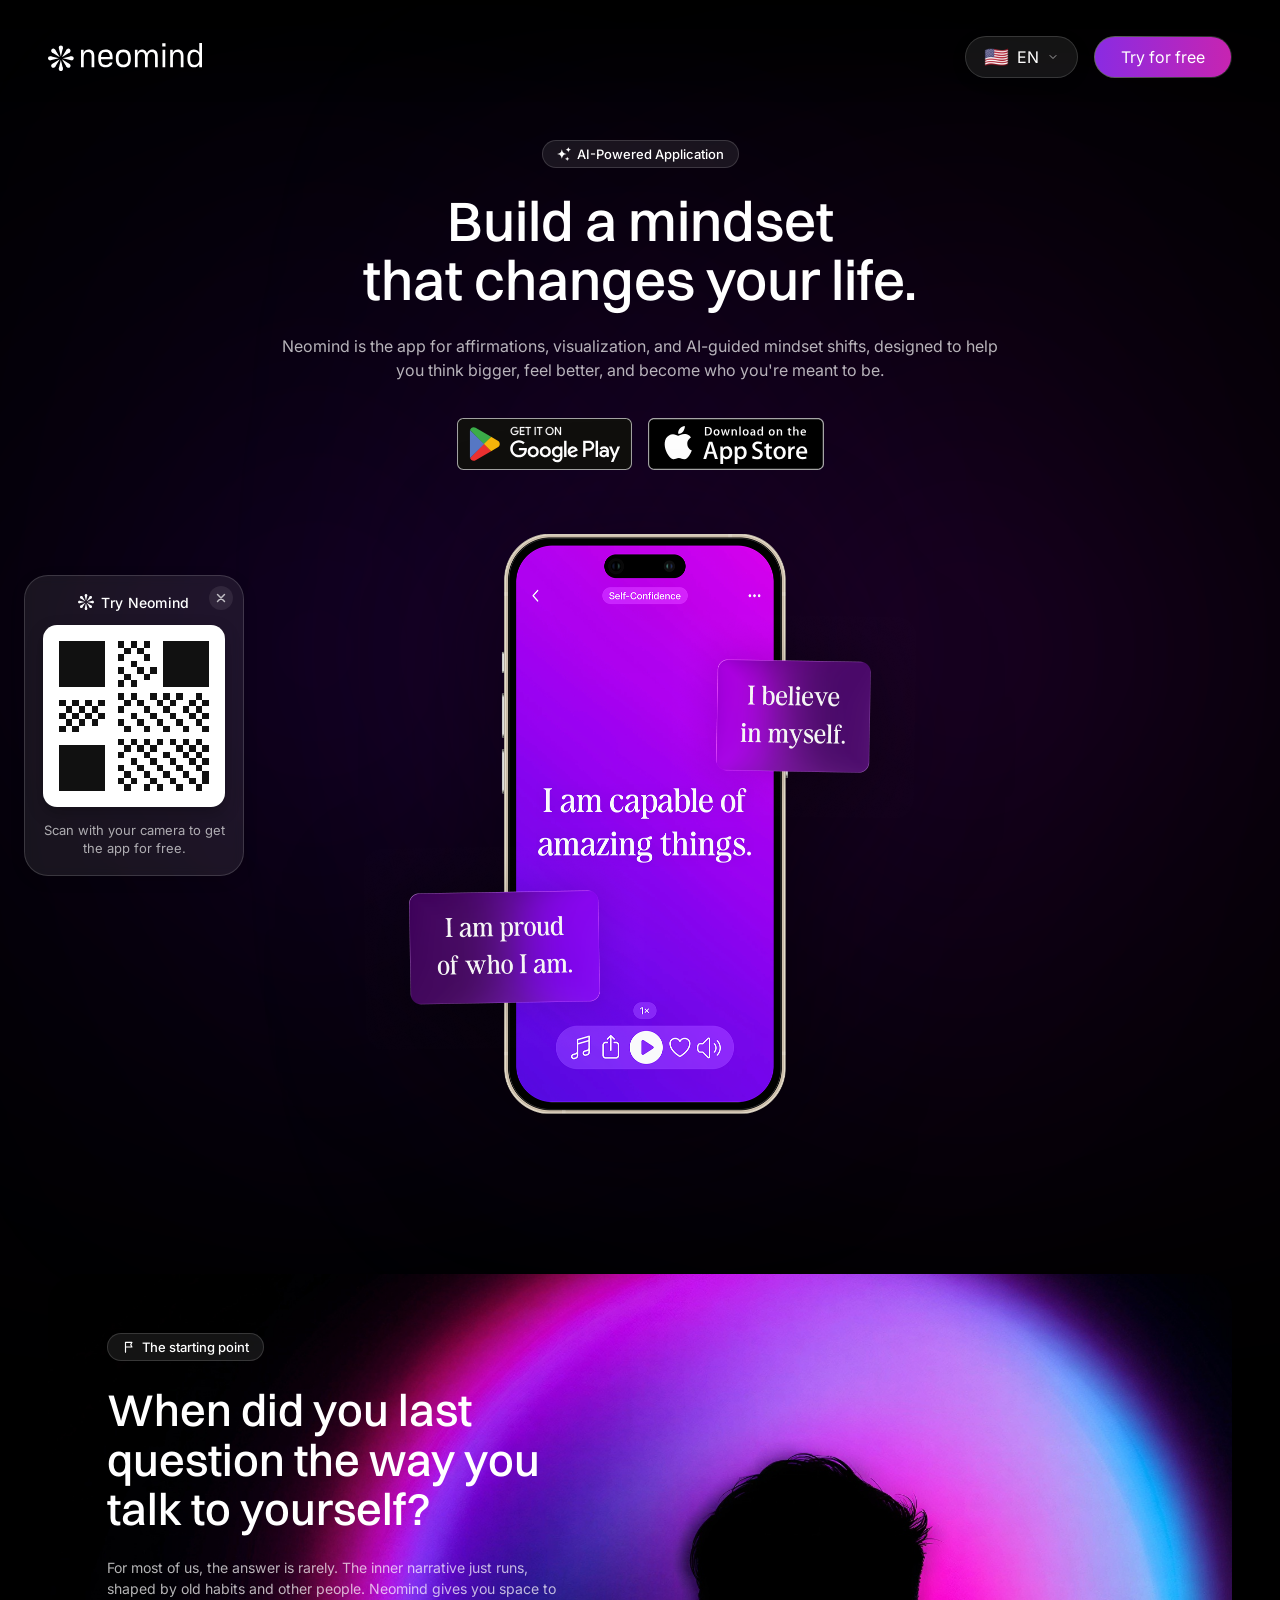
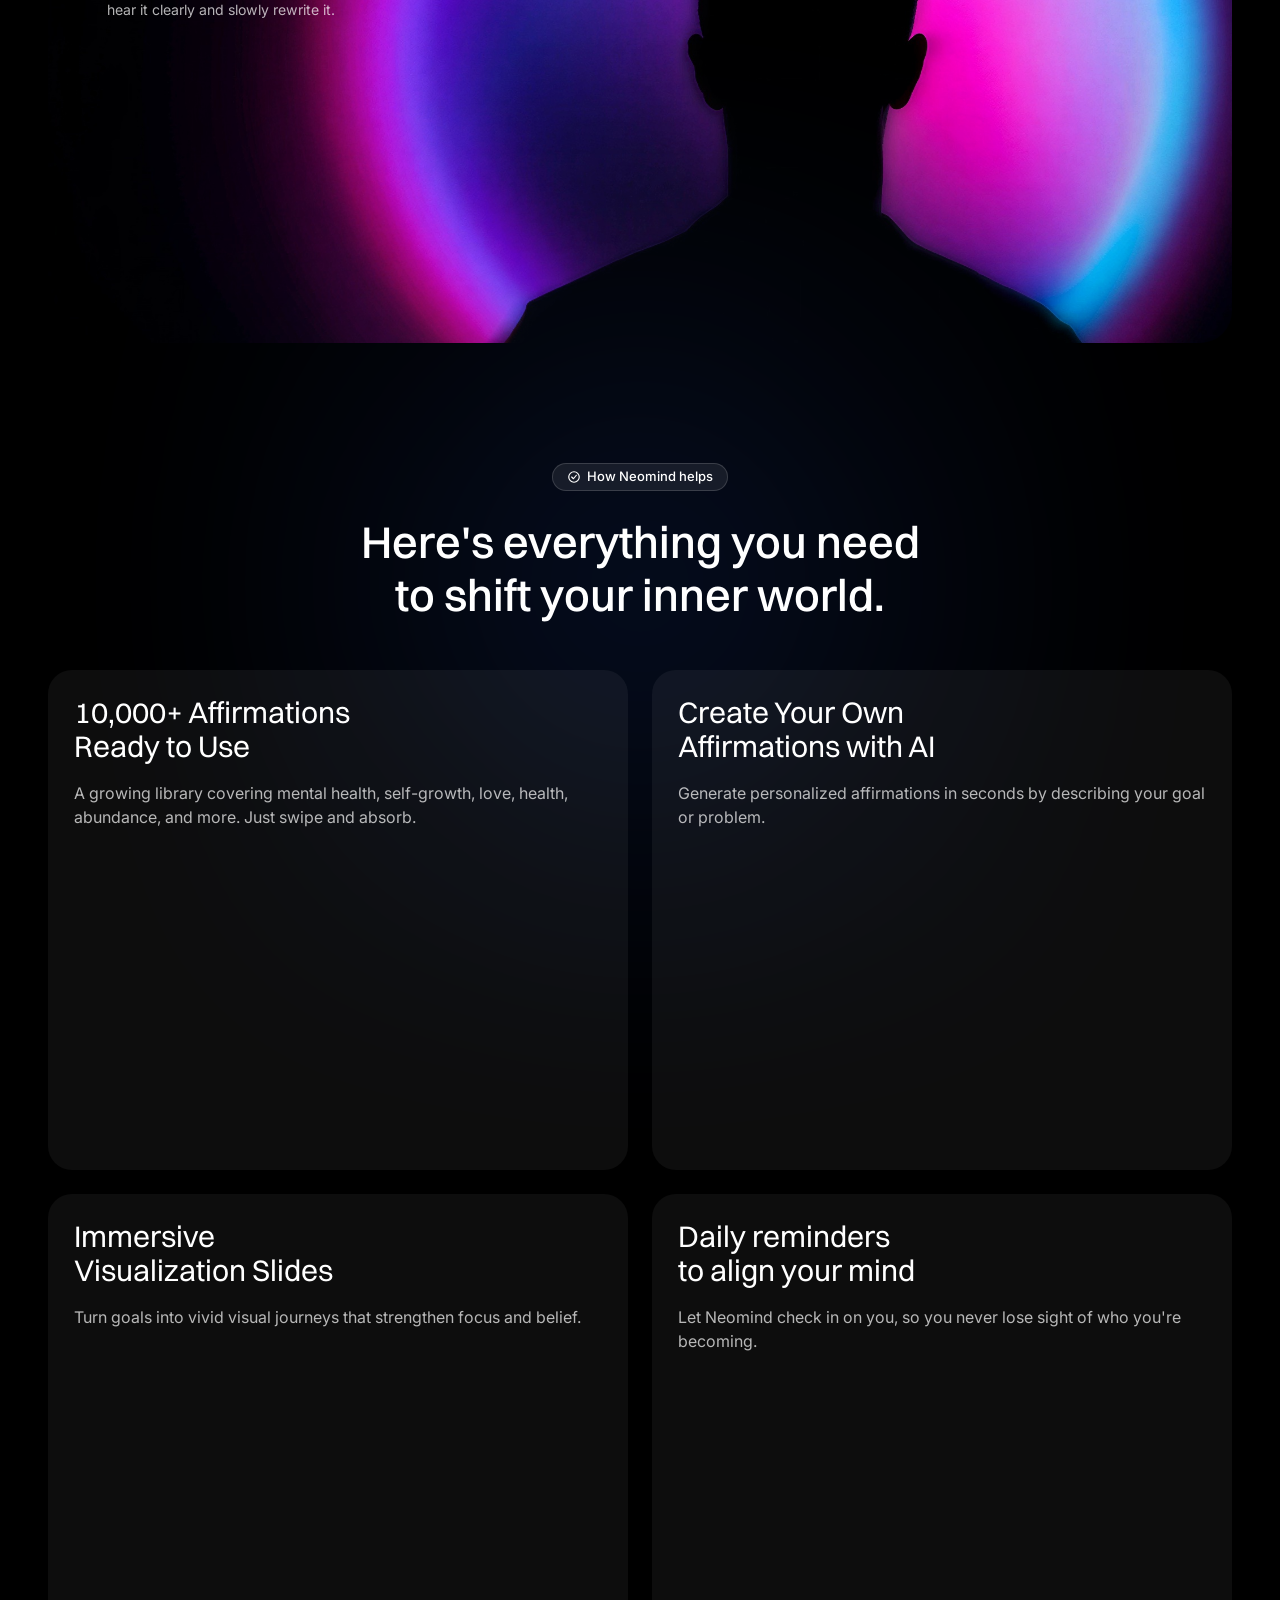
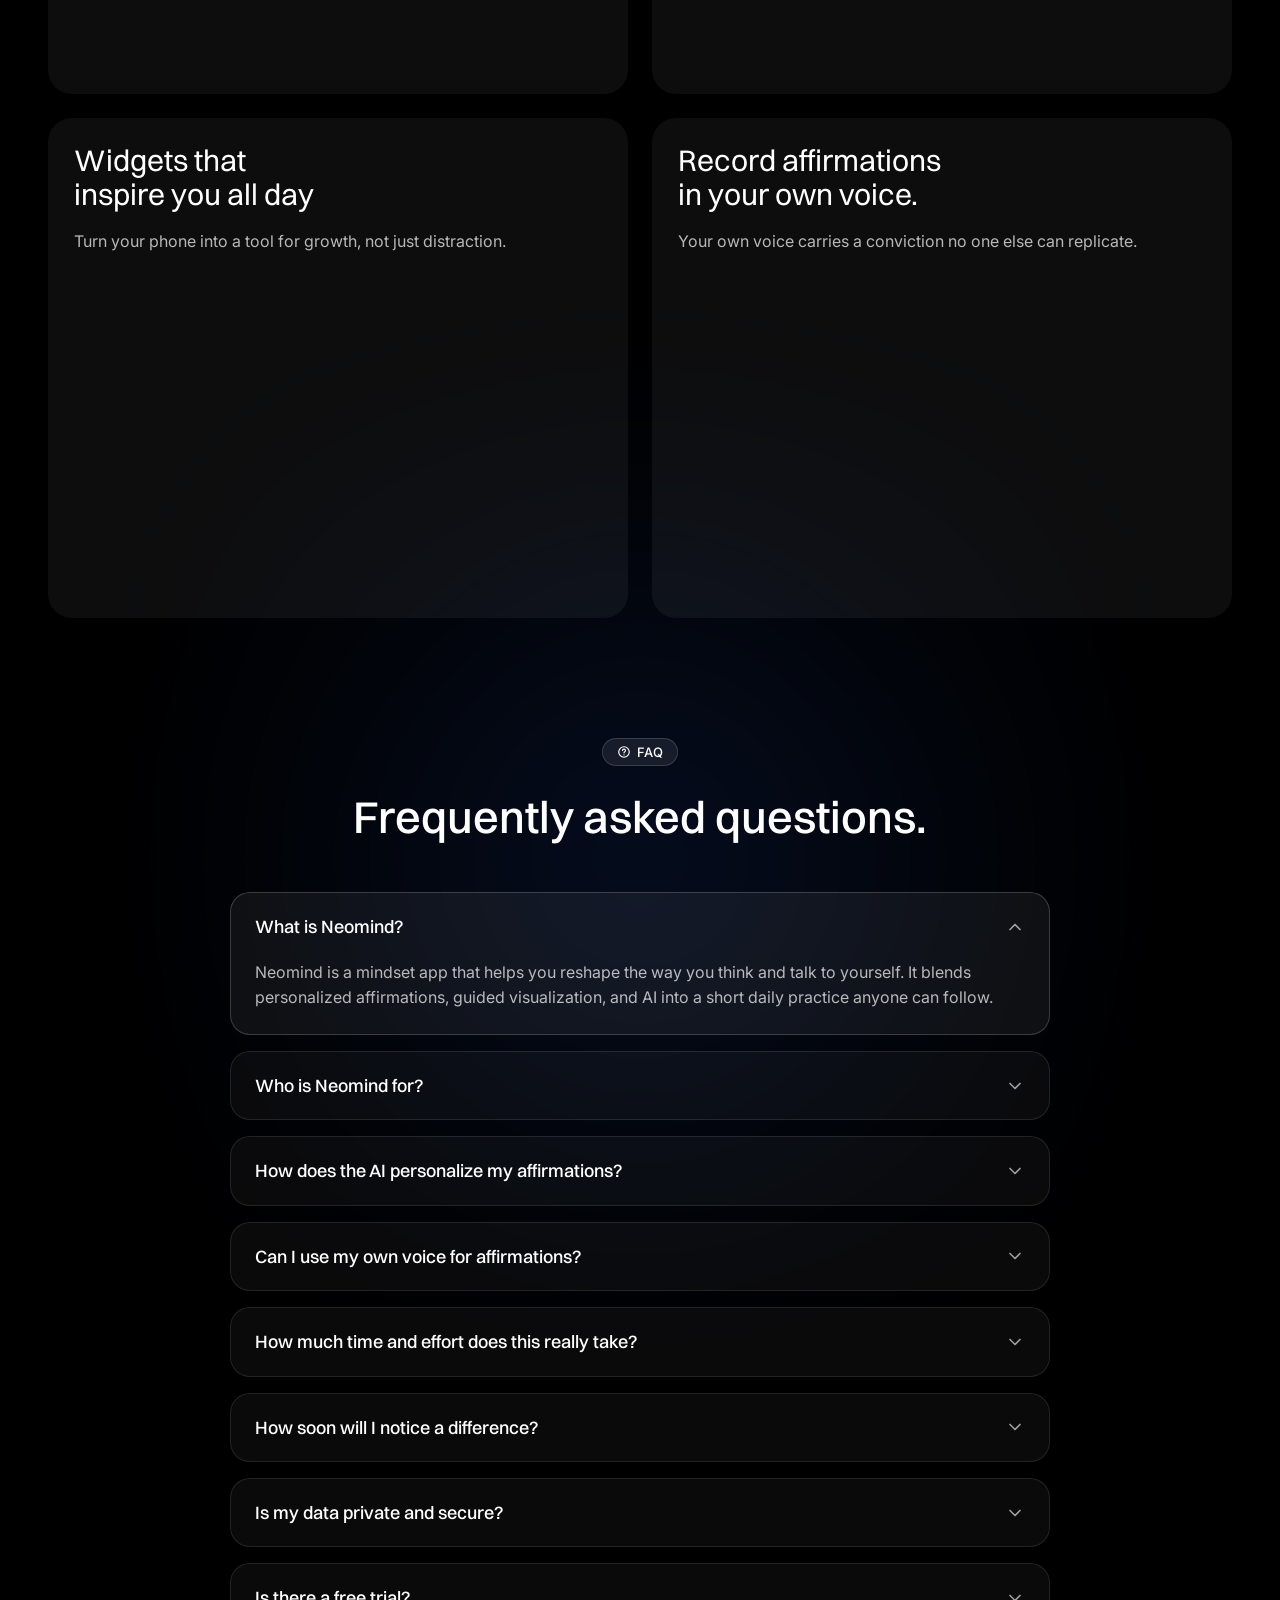
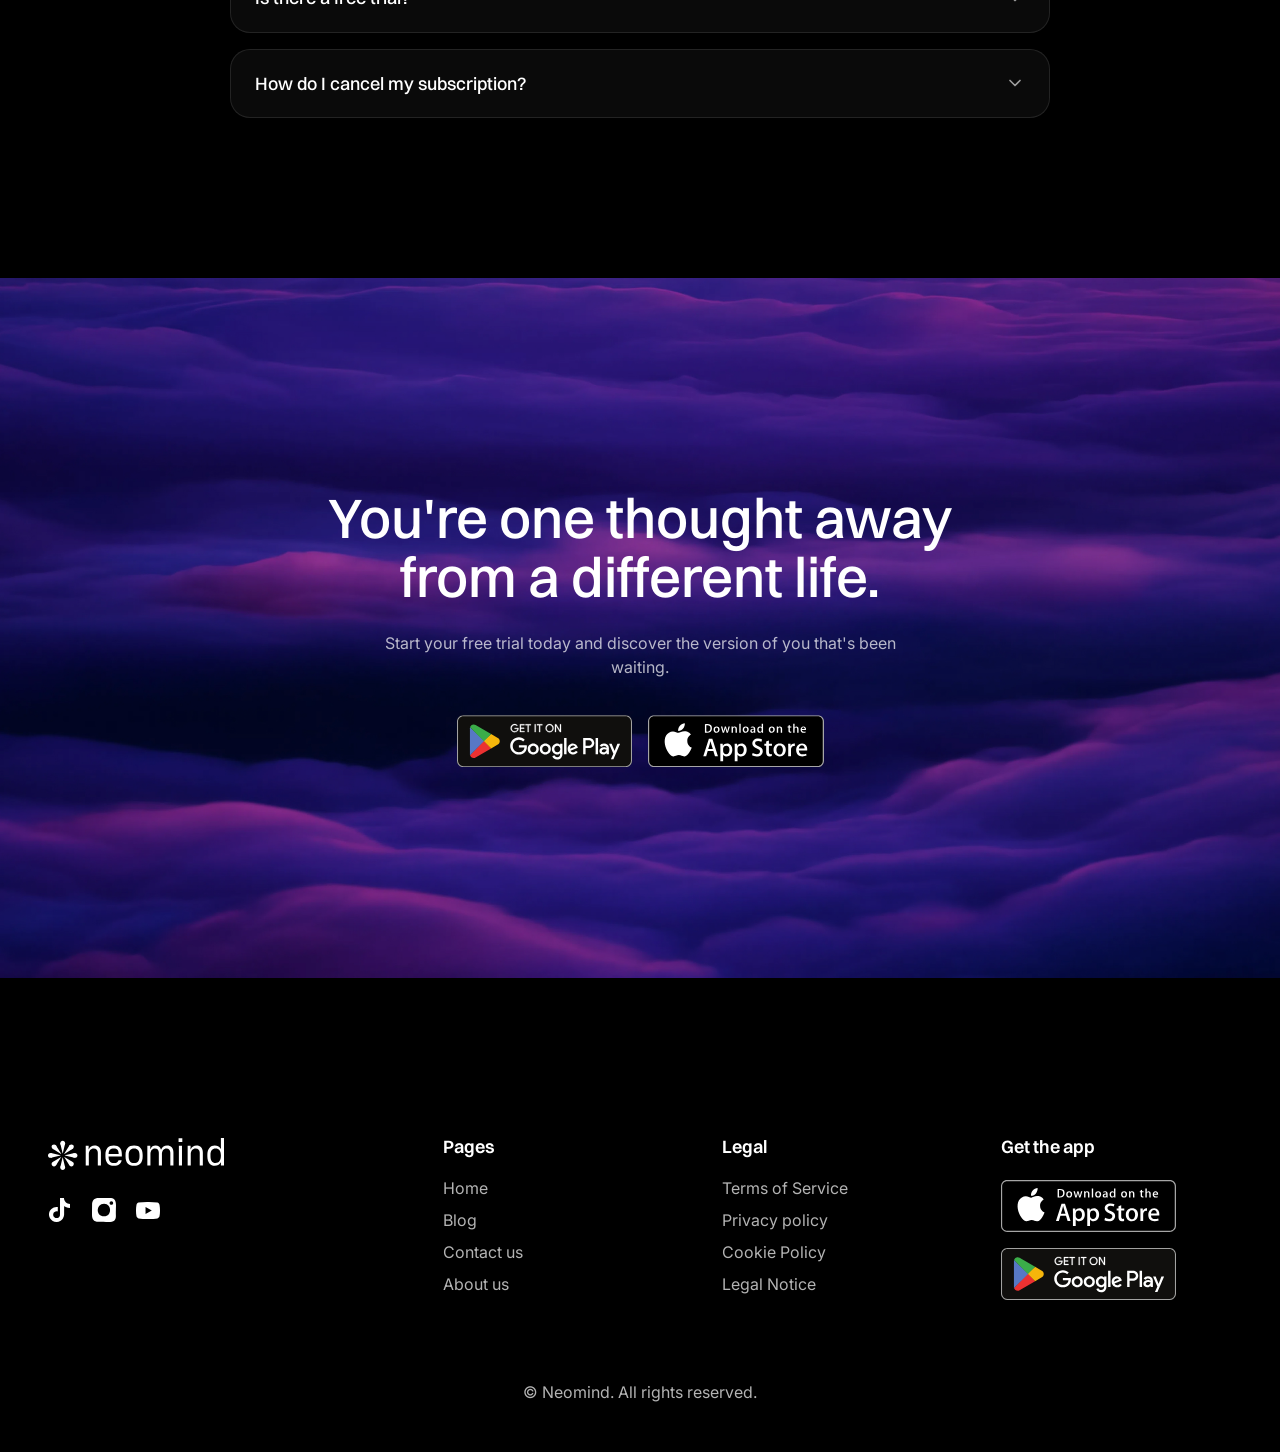
==== index.html @ 4f154861 "Localize tab title per page; rename Help to Contact us Tab titles previously only localized on the h" ====
<!DOCTYPE html>
<html lang="en">
<head>
  <meta charset="UTF-8">
  <meta name="viewport" content="width=device-width, initial-scale=1.0">
  <title data-i18n="title_home">Neomind · AI-Powered Mindset App</title>
  <link rel="icon" type="image/png" href="assets/icons/special/neomind_app_watermark_icon.png">
  <link rel="preconnect" href="https://fonts.googleapis.com">
  <link rel="preconnect" href="https://fonts.gstatic.com" crossorigin>
  <link href="https://fonts.googleapis.com/css2?family=Inter:wght@400;500;600&display=swap" rel="stylesheet">
  <link rel="stylesheet" href="assets/css/styles.css">
</head>
<body>
  <!-- Header, footer, download modal and QR widget are injected by
       assets/js/layout.js so they stay identical across every page. -->
  <div class="bg-glows" aria-hidden="true">
    <span class="hero__glow hero__glow--1"></span>
    <span class="hero__glow hero__glow--2"></span>
    <span class="hero__glow hero__glow--3"></span>
  </div>

  <section class="hero">
    <span class="hero__eyebrow">
      <svg class="hero__eyebrow-icon" width="14" height="14" viewBox="0 0 24 24" fill="none" xmlns="http://www.w3.org/2000/svg" aria-hidden="true">
        <path d="M9.30831 16.8049L8.30769 20.3077L7.30708 16.8049C7.04846 15.9001 6.56357 15.0762 5.89817 14.4108C5.23276 13.7454 4.40879 13.2605 3.504 13.0018L0 12L3.50277 10.9994C4.40756 10.7408 5.23153 10.2559 5.89693 9.59047C6.56234 8.92507 7.04723 8.1011 7.30585 7.19631L8.30769 3.69231L9.30831 7.19508C9.56693 8.09986 10.0518 8.92384 10.7172 9.58924C11.3826 10.2546 12.2066 10.7395 13.1114 10.9982L16.6154 12L13.1126 13.0006C12.2078 13.2592 11.3839 13.7441 10.7185 14.4095C10.053 15.0749 9.56816 15.8989 9.30954 16.8037L9.30831 16.8049ZM19.7034 7.95692L19.3846 9.23077L19.0658 7.95692C18.8834 7.22657 18.5059 6.55953 17.9737 6.02711C17.4415 5.4947 16.7746 5.11691 16.0443 4.93415L14.7692 4.61538L16.0443 4.29662C16.7746 4.11386 17.4415 3.73607 17.9737 3.20366C18.5059 2.67124 18.8834 2.0042 19.0658 1.27385L19.3846 0L19.7034 1.27385C19.886 2.00435 20.2636 2.67149 20.7961 3.20393C21.3285 3.73636 21.9957 4.11405 22.7262 4.29662L24 4.61538L22.7262 4.93415C21.9957 5.11672 21.3285 5.49441 20.7961 6.02684C20.2636 6.55928 19.886 7.22642 19.7034 7.95692ZM18.0234 22.544L17.5385 24L17.0535 22.544C16.9176 22.1362 16.6886 21.7656 16.3846 21.4616C16.0806 21.1576 15.71 20.9286 15.3022 20.7926L13.8462 20.3077L15.3022 19.8228C15.71 19.6868 16.0806 19.4578 16.3846 19.1538C16.6886 18.8498 16.9176 18.4792 17.0535 18.0714L17.5385 16.6154L18.0234 18.0714C18.1593 18.4792 18.3884 18.8498 18.6924 19.1538C18.9963 19.4578 19.3669 19.6868 19.7748 19.8228L21.2308 20.3077L19.7748 20.7926C19.3669 20.9286 18.9963 21.1576 18.6924 21.4616C18.3884 21.7656 18.1593 22.1362 18.0234 22.544Z" fill="currentColor"/>
      </svg>
      <span data-i18n="hero_eyebrow">AI-Powered Application</span>
    </span>
    <h1 class="headline hero__headline" data-i18n="hero_headline">Build a mindset<br>that changes your life.</h1>
    <p class="hero__subheadline" data-i18n="hero_subheadline">Neomind is the app for affirmations, visualization, and AI-guided mindset shifts, designed to help you think bigger, feel better, and become who you're meant to be.</p>

    <div class="hero__badges">
      <a href="#" class="hero__badge" aria-label="Get it on Google Play">
        <img src="assets/images/googleplay_badge.svg" alt="Get it on Google Play">
      </a>
      <a href="#" class="hero__badge" aria-label="Download on the App Store">
        <img src="assets/images/appstore_badge.svg" alt="Download on the App Store">
      </a>
    </div>

    <img src="assets/images/en/hero.png" alt="Neomind app" class="hero__image" data-i18n-img="hero">
  </section>

  <section class="problem">
    <div class="problem__card">
      <picture>
        <source media="(max-width: 768px)" srcset="assets/images/problem_mobile.png">
        <img src="assets/images/problem.png" alt="" class="problem__image">
      </picture>
      <div class="problem__content">
        <span class="hero__eyebrow problem__eyebrow">
          <svg class="hero__eyebrow-icon" width="14" height="14" viewBox="0 0 24 24" fill="none" xmlns="http://www.w3.org/2000/svg" aria-hidden="true">
            <path d="M6 21V4M6 4h11l-2 4 2 4H6" stroke="currentColor" stroke-width="2" stroke-linecap="round" stroke-linejoin="round"/>
          </svg>
          <span data-i18n="problem_eyebrow">The starting point</span>
        </span>
        <h2 class="headline" data-i18n="problem_headline">When did you last question the way you talk to yourself?</h2>
        <p class="problem__text" data-i18n="problem_text">For most of us, the answer is rarely. The inner narrative just runs, shaped by old habits and other people. Neomind gives you space to hear it clearly and slowly rewrite it.</p>
      </div>
    </div>
  </section>

  <section class="features">
    <span class="section-glow" aria-hidden="true"></span>
    <span class="hero__eyebrow features__eyebrow">
      <svg class="hero__eyebrow-icon" width="14" height="14" viewBox="0 0 24 24" fill="none" xmlns="http://www.w3.org/2000/svg" aria-hidden="true">
        <circle cx="12" cy="12" r="9" stroke="currentColor" stroke-width="2"/>
        <path d="M8 12l3 3 5-6" stroke="currentColor" stroke-width="2" stroke-linecap="round" stroke-linejoin="round"/>
      </svg>
      <span data-i18n="features_eyebrow">How Neomind helps</span>
    </span>
    <h2 class="headline features__headline" data-i18n="features_headline">Here's everything you need to shift your inner world.</h2>

    <div class="features__grid">
      <article class="feature-card">
        <h3 class="feature-card__title" data-i18n="feature_1_title">10,000+ Affirmations<br>Ready to Use</h3>
        <p class="feature-card__text" data-i18n="feature_1_text">A growing library covering mental health, self-growth, love, health, abundance, and more. Just swipe and absorb.</p>
      </article>

      <article class="feature-card">
        <h3 class="feature-card__title" data-i18n="feature_2_title">Create Your Own<br>Affirmations with AI</h3>
        <p class="feature-card__text" data-i18n="feature_2_text">Generate personalized affirmations in seconds by describing your goal or problem.</p>
      </article>

      <article class="feature-card">
        <h3 class="feature-card__title" data-i18n="feature_3_title">Immersive<br>Visualization Slides</h3>
        <p class="feature-card__text" data-i18n="feature_3_text">Turn goals into vivid visual journeys that strengthen focus and belief.</p>
      </article>

      <article class="feature-card">
        <h3 class="feature-card__title" data-i18n="feature_4_title">Daily reminders<br>to align your mind</h3>
        <p class="feature-card__text" data-i18n="feature_4_text">Let Neomind check in on you, so you never lose sight of who you're becoming.</p>
      </article>

      <article class="feature-card">
        <h3 class="feature-card__title" data-i18n="feature_5_title">Widgets that<br>inspire you all day</h3>
        <p class="feature-card__text" data-i18n="feature_5_text">Turn your phone into a tool for growth, not just distraction.</p>
      </article>

      <article class="feature-card">
        <h3 class="feature-card__title" data-i18n="feature_6_title">Record affirmations<br>in your own voice.</h3>
        <p class="feature-card__text" data-i18n="feature_6_text">Your own voice carries a conviction no one else can replicate.</p>
      </article>
    </div>
  </section>

  <section class="faq">
    <span class="section-glow" aria-hidden="true"></span>
    <span class="hero__eyebrow faq__eyebrow">
      <svg class="hero__eyebrow-icon" width="14" height="14" viewBox="0 0 24 24" fill="none" xmlns="http://www.w3.org/2000/svg" aria-hidden="true">
        <path d="M12 17h.01M12 13.5c0-1.5 2.5-2 2.5-4a2.5 2.5 0 0 0-5 0" stroke="currentColor" stroke-width="2" stroke-linecap="round" stroke-linejoin="round"/>
        <circle cx="12" cy="12" r="9" stroke="currentColor" stroke-width="2"/>
      </svg>
      <span>FAQ</span>
    </span>
    <h2 class="headline faq__headline">Frequently asked questions.</h2>

    <!-- Items are rendered from assets/js/faq-data.js by main.js -->
    <div class="faq__list"></div>
  </section>

  <section class="cta">
    <img src="assets/images/clouds.jpg" alt="" class="cta__image">
    <div class="cta__content">
      <h2 class="headline cta__headline" data-i18n="cta_headline">You're one thought away from a different life.</h2>
      <p class="cta__subheadline" data-i18n="cta_subheadline">Start your free trial today and discover the version of you that's been waiting.</p>
      <div class="hero__badges">
        <a href="#" class="hero__badge" aria-label="Get it on Google Play">
          <img src="assets/images/googleplay_badge.svg" alt="Get it on Google Play">
        </a>
        <a href="#" class="hero__badge" aria-label="Download on the App Store">
          <img src="assets/images/appstore_badge.svg" alt="Download on the App Store">
        </a>
      </div>
    </div>
  </section>

  <script src="assets/js/layout.js"></script>
  <script src="assets/js/config.js"></script>
  <script src="assets/js/faq-data.js"></script>
  <script src="assets/js/main.js"></script>
</body>
</html>
---- assets/css/styles.css ----
/* ==========================================================================
   Fonts
   ========================================================================== */
@font-face {
  font-family: 'Switzer';
  src: url('../fonts/Switzer (OTF)/Switzer-Thin.otf') format('opentype');
  font-weight: 100;
  font-style: normal;
  font-display: swap;
}
@font-face {
  font-family: 'Switzer';
  src: url('../fonts/Switzer (OTF)/Switzer-Extralight.otf') format('opentype');
  font-weight: 200;
  font-style: normal;
  font-display: swap;
}
@font-face {
  font-family: 'Switzer';
  src: url('../fonts/Switzer (OTF)/Switzer-Light.otf') format('opentype');
  font-weight: 300;
  font-style: normal;
  font-display: swap;
}
@font-face {
  font-family: 'Switzer';
  src: url('../fonts/Switzer (OTF)/Switzer-Regular.otf') format('opentype');
  font-weight: 400;
  font-style: normal;
  font-display: swap;
}
@font-face {
  font-family: 'Switzer';
  src: url('../fonts/Switzer (OTF)/Switzer-Medium.otf') format('opentype');
  font-weight: 500;
  font-style: normal;
  font-display: swap;
}
@font-face {
  font-family: 'Switzer';
  src: url('../fonts/Switzer (OTF)/Switzer-Semibold.otf') format('opentype');
  font-weight: 600;
  font-style: normal;
  font-display: swap;
}
@font-face {
  font-family: 'Switzer';
  src: url('../fonts/Switzer (OTF)/Switzer-Bold.otf') format('opentype');
  font-weight: 700;
  font-style: normal;
  font-display: swap;
}
@font-face {
  font-family: 'Switzer';
  src: url('../fonts/Switzer (OTF)/Switzer-Extrabold.otf') format('opentype');
  font-weight: 800;
  font-style: normal;
  font-display: swap;
}
@font-face {
  font-family: 'Switzer';
  src: url('../fonts/Switzer (OTF)/Switzer-Black.otf') format('opentype');
  font-weight: 900;
  font-style: normal;
  font-display: swap;
}

/* ==========================================================================
   Base
   ========================================================================== */
* {
  box-sizing: border-box;
}

html {
  overflow-x: hidden;
}

body {
  position: relative;
  margin: 0;
  background-color: #000000;
  font-family: 'Inter', sans-serif;
  overflow-x: hidden;
}

/* ==========================================================================
   Header
   ========================================================================== */
.header {
  position: fixed;
  top: 0;
  left: 0;
  right: 0;
  z-index: 100;
  display: flex;
  align-items: center;
  justify-content: space-between;
  padding: 36px max(48px, calc((100% - 1280px) / 2)) 24px;
  background: linear-gradient(180deg, rgba(0, 0, 0, 0.7) 0%, rgba(0, 0, 0, 0) 100%);
}

.header__logo img {
  height: 28px;
  width: auto;
  display: block;
  filter: drop-shadow(0 2px 8px rgba(0, 0, 0, 0.45));
}

.header__actions {
  display: flex;
  align-items: center;
  gap: 16px;
}

/* Language switch */
.lang-switch {
  position: relative;
}

.lang-switch__toggle {
  display: flex;
  align-items: center;
  gap: 8px;
  padding: 10px 18px;
  border: 1px solid rgba(255, 255, 255, 0.15);
  border-radius: 999px;
  background: rgba(255, 255, 255, 0.08);
  backdrop-filter: blur(6px);
  -webkit-backdrop-filter: blur(6px);
  color: #FFFFFF;
  font-family: 'Inter', sans-serif;
  font-size: 16px;
  font-weight: 400;
  cursor: pointer;
  box-shadow: 0 4px 14px rgba(0, 0, 0, 0.15);
}

.lang-switch__flag {
  font-size: 20px;
  line-height: 1;
}

.lang-switch__chevron {
  flex-shrink: 0;
  opacity: 0.6;
  transition: transform 0.2s ease;
}

.lang-switch.is-open .lang-switch__chevron {
  transform: rotate(180deg);
}

/* Language dropdown menu */
.lang-menu {
  position: absolute;
  top: calc(100% + 10px);
  right: 0;
  min-width: 220px;
  padding: 8px;
  border: 1px solid rgba(255, 255, 255, 0.1);
  border-radius: 20px;
  background: rgba(18, 18, 24, 0.9);
  backdrop-filter: blur(20px);
  -webkit-backdrop-filter: blur(20px);
  box-shadow: 0 20px 50px rgba(0, 0, 0, 0.5);
  opacity: 0;
  visibility: hidden;
  transform: translateY(-8px);
  transition: opacity 0.18s ease, transform 0.18s ease, visibility 0.18s;
  z-index: 200;
}

.lang-switch.is-open .lang-menu {
  opacity: 1;
  visibility: visible;
  transform: translateY(0);
}

.lang-menu__item {
  display: flex;
  align-items: center;
  gap: 12px;
  width: 100%;
  padding: 12px 14px;
  border: none;
  border-radius: 12px;
  background: transparent;
  color: #FFFFFF;
  font-family: 'Inter', sans-serif;
  font-size: 16px;
  font-weight: 400;
  text-align: left;
  cursor: pointer;
  transition: background 0.15s ease;
}

.lang-menu__item:hover {
  background: rgba(255, 255, 255, 0.06);
}

.lang-menu__item.is-active {
  background: rgba(138, 43, 226, 0.18);
}

.lang-menu__flag {
  font-size: 20px;
  line-height: 1;
}

.lang-menu__name {
  flex: 1;
}

.lang-menu__check {
  flex-shrink: 0;
  color: #A35BF2;
  opacity: 0;
}

.lang-menu__item.is-active .lang-menu__check {
  opacity: 1;
}

/* Try for free button */
.btn-try {
  padding: 10px 26px;
  border: 1px solid transparent;
  border-radius: 999px;
  background: linear-gradient(90deg, #8A2BE2 0%, #C724B1 100%) padding-box,
              linear-gradient(90deg, rgba(255, 255, 255, 0.4), rgba(255, 255, 255, 0.15)) border-box;
  color: #FFFFFF;
  font-family: 'Inter', sans-serif;
  font-size: 16px;
  font-weight: 400;
  cursor: pointer;
  box-shadow: 0 4px 14px rgba(0, 0, 0, 0.15);
}

/* ==========================================================================
   Hero
   ========================================================================== */
.hero {
  position: relative;
  z-index: 1;
  max-width: 1280px;
  margin: 0 auto;
  padding: 140px 48px 80px;
  text-align: center;
}

.hero__eyebrow {
  display: inline-flex;
  align-items: center;
  gap: 6px;
  margin: 0 0 24px;
  padding: 6px 14px;
  border-radius: 999px;
  border: 1px solid rgba(255, 255, 255, 0.15);
  background: rgba(255, 255, 255, 0.08);
  font-family: 'Inter', sans-serif;
  font-weight: 500;
  font-size: 13px;
  line-height: 1;
  color: #FFFFFF;
}

.hero__eyebrow-icon {
  flex-shrink: 0;
  color: #FFFFFF;
}

.headline {
  margin: 0;
  font-family: 'Switzer', sans-serif;
  font-weight: 500;
  font-size: clamp(28px, 3.5vw, 48px);
  line-height: 1.1;
  color: #FFFFFF;
}

.hero__headline {
  font-size: 56px;
  line-height: 1.05;
}

.hero__subheadline {
  margin: 24px auto 0;
  max-width: 720px;
  font-family: 'Inter', sans-serif;
  font-weight: 400;
  font-size: 16px;
  line-height: 1.5;
  color: #FFFFFF;
  opacity: 0.7;
}

.hero__badges {
  display: flex;
  align-items: center;
  justify-content: center;
  gap: 16px;
  margin-top: 36px;
}

.hero__badge img {
  height: 52px;
  width: auto;
  display: block;
}

.bg-glows {
  position: absolute;
  top: 0;
  left: 0;
  right: 0;
  height: 100vh;
  z-index: 0;
  pointer-events: none;
}

.hero__glow {
  position: absolute;
  top: calc(50% + 200px);
  left: 50%;
  width: 250px;
  height: 250px;
  border-radius: 50%;
  filter: blur(250px);
}

.hero__glow--1 {
  background-color: #7207EA;
  transform: translate(-180%, -50%);
}

.hero__glow--2 {
  background-color: #8D02F1;
  transform: translate(-50%, -50%);
}

.hero__glow--3 {
  background-color: #C301EE;
  transform: translate(80%, -50%);
}

/* Smaller accent glow behind the Features and FAQ headlines */
.section-glow {
  position: absolute;
  top: 0;
  left: 50%;
  transform: translateX(-50%);
  width: 320px;
  height: 320px;
  border-radius: 50%;
  background-color: #2F6BFF;
  filter: blur(180px);
  opacity: 0.45;
  z-index: -1;
  pointer-events: none;
}

.hero__image {
  width: 552px;
  max-width: 50%;
  height: auto;
  display: block;
  margin: 64px auto 0;
  filter: drop-shadow(0 30px 60px rgba(0, 0, 0, 0.5));
}

/* ==========================================================================
   Problem
   ========================================================================== */
.problem {
  position: relative;
  z-index: 1;
  max-width: 1280px;
  margin: 0 auto;
  padding: 80px 48px;
}

.problem__card {
  position: relative;
  border-radius: 32px;
  overflow: hidden;
}

.problem__image {
  display: block;
  width: 100%;
  height: auto;
  transform: scale(1.3) translateX(10%);
  transform-origin: center;
}

.problem__content {
  position: absolute;
  top: 0;
  left: 0;
  bottom: 0;
  display: flex;
  flex-direction: column;
  justify-content: flex-start;
  max-width: 50%;
  padding: clamp(32px, 5%, 72px);
}

.problem__eyebrow {
  align-self: flex-start;
}

.problem__text {
  margin: 24px 0 0;
  font-family: 'Inter', sans-serif;
  font-weight: 400;
  font-size: clamp(13px, 1.1vw, 16px);
  line-height: 1.5;
  color: #FFFFFF;
  opacity: 0.7;
}

.features {
  position: relative;
  z-index: 1;
  max-width: 1280px;
  margin: 0 auto;
  padding: 40px 48px 80px;
  text-align: center;
}

.features__headline {
  width: 50%;
  margin-left: auto;
  margin-right: auto;
  line-height: 1.2;
}

.features__grid {
  display: grid;
  grid-template-columns: repeat(2, 1fr);
  gap: 24px;
  margin-top: 48px;
  text-align: left;
}

.feature-card {
  height: 500px;
  padding: clamp(20px, 2vw, 32px);
  border-radius: 24px;
  background: rgba(255, 255, 255, 0.05);
}

.feature-card__title {
  margin: 0;
  font-family: 'Switzer', sans-serif;
  font-weight: 400;
  font-size: 30px;
  line-height: 1.15;
  color: #FFFFFF;
}

.feature-card__text {
  margin: 16px 0 0;
  font-family: 'Inter', sans-serif;
  font-weight: 400;
  font-size: 16px;
  line-height: 1.5;
  color: #FFFFFF;
  opacity: 0.7;
}

/* ==========================================================================
   FAQ
   ========================================================================== */
.faq {
  position: relative;
  z-index: 1;
  max-width: 1280px;
  margin: 0 auto;
  padding: 40px 48px 80px;
  text-align: center;
}

.faq__eyebrow {
  margin-bottom: 24px;
}

.faq__headline {
  line-height: 1.2;
}

.faq__list {
  max-width: 820px;
  margin: 48px auto 0;
  display: flex;
  flex-direction: column;
  gap: 16px;
  text-align: left;
}

.faq__item {
  border: 1px solid rgba(255, 255, 255, 0.1);
  border-radius: 20px;
  background: rgba(255, 255, 255, 0.04);
  overflow: hidden;
  transition: background 0.2s ease, border-color 0.2s ease;
}

.faq__item.is-open {
  background: rgba(255, 255, 255, 0.06);
  border-color: rgba(255, 255, 255, 0.18);
}

.faq__question {
  display: flex;
  align-items: center;
  justify-content: space-between;
  gap: 16px;
  width: 100%;
  padding: 22px 24px;
  border: none;
  background: transparent;
  color: #FFFFFF;
  font-family: 'Switzer', sans-serif;
  font-weight: 500;
  font-size: 18px;
  line-height: 1.3;
  text-align: left;
  cursor: pointer;
}

.faq__chevron {
  flex-shrink: 0;
  opacity: 0.6;
  transition: transform 0.25s ease;
}

.faq__item.is-open .faq__chevron {
  transform: rotate(180deg);
}

/* Collapsible answer — animate the grid row from 0fr to 1fr so the panel
   slides open without needing a fixed height. */
.faq__answer {
  display: grid;
  grid-template-rows: 0fr;
  transition: grid-template-rows 0.3s ease;
}

.faq__item.is-open .faq__answer {
  grid-template-rows: 1fr;
}

.faq__answer > p {
  overflow: hidden;
  margin: 0;
  padding: 0 24px;
  font-family: 'Inter', sans-serif;
  font-weight: 400;
  font-size: 16px;
  line-height: 1.55;
  color: #FFFFFF;
  opacity: 0.7;
}

.faq__item.is-open .faq__answer > p {
  padding-bottom: 24px;
}

/* ==========================================================================
   CTA
   ========================================================================== */
.cta {
  position: relative;
  z-index: 1;
  margin-top: 80px;
}

.cta__image {
  display: block;
  width: 100%;
  height: 700px;
  object-fit: cover;
  opacity: 0.75;
}

.cta__content {
  position: absolute;
  top: 50%;
  left: 50%;
  transform: translate(-50%, -50%);
  display: flex;
  flex-direction: column;
  align-items: center;
  text-align: center;
}

.cta__headline {
  width: 50vw;
  font-size: 56px;
  line-height: 1.05;
}

.cta__subheadline {
  margin: 24px auto 0;
  max-width: 560px;
  font-family: 'Inter', sans-serif;
  font-weight: 400;
  font-size: 16px;
  line-height: 1.5;
  color: #FFFFFF;
  opacity: 0.7;
}

/* ==========================================================================
   Footer
   ========================================================================== */
.footer {
  position: relative;
  z-index: 1;
  max-width: 1280px;
  margin: 0 auto;
  padding: 160px 48px 48px;
}

.footer__inner {
  display: grid;
  grid-template-columns: 1.5fr 1fr 1fr 1fr;
  gap: 48px;
}

.footer__logo img {
  height: 32px;
  width: auto;
  display: block;
}

.footer__socials {
  display: flex;
  align-items: center;
  gap: 20px;
  margin-top: 28px;
}

.footer__social {
  display: inline-flex;
  color: #FFFFFF;
  transition: opacity 0.2s ease;
}

.footer__social:hover {
  opacity: 0.7;
}

.footer__social svg {
  display: block;
}

.footer__col {
  display: flex;
  flex-direction: column;
  align-items: flex-start;
}

.footer__heading {
  margin: 0 0 24px;
  font-family: 'Switzer', sans-serif;
  font-weight: 600;
  font-size: 18px;
  line-height: 1;
  color: #FFFFFF;
}

.footer__link {
  margin-bottom: 16px;
  font-family: 'Inter', sans-serif;
  font-weight: 400;
  font-size: 16px;
  line-height: 1;
  color: #FFFFFF;
  opacity: 0.7;
  text-decoration: none;
}

.footer__link:last-child {
  margin-bottom: 0;
}

.footer__link:hover {
  opacity: 1;
}

.footer__badges {
  display: flex;
  flex-direction: column;
  gap: 16px;
}

.footer__badge img {
  height: 52px;
  width: auto;
  display: block;
}

.footer__copyright {
  margin: 80px 0 0;
  font-family: 'Inter', sans-serif;
  font-weight: 400;
  font-size: 16px;
  line-height: 1.5;
  color: #FFFFFF;
  opacity: 0.7;
  text-align: center;
}

/* ==========================================================================
   Responsive
   ========================================================================== */

/* Tablet */
@media (max-width: 1024px) {
  .hero__headline,
  .cta__headline {
    font-size: clamp(36px, 6vw, 56px);
  }

  .hero__image {
    max-width: 70%;
  }

  .features__headline {
    width: 70%;
  }

  .feature-card {
    height: auto;
    min-height: 420px;
  }
}

/* Mobile */
@media (max-width: 768px) {
  /* Ignore hard line breaks in headlines so copy wraps naturally,
     replacing each <br> with a space so words stay separated. */
  .headline br,
  .feature-card__title br {
    content: " ";
  }

  /* Header — keep the logo and language switch on one row. The "Try for
     free" CTA is hidden on mobile to save horizontal space. */
  .header {
    padding: 20px;
    background: linear-gradient(180deg, rgba(0, 0, 0, 0.9) 0%, rgba(0, 0, 0, 0) 100%);
  }

  .header__actions {
    gap: 8px;
  }

  .header__logo img {
    height: 24px;
  }

  .btn-try {
    display: none;
  }

  .lang-switch__toggle {
    padding: 8px 14px;
    font-size: 14px;
  }

  .lang-switch__flag {
    font-size: 16px;
  }

  /* Hero */
  .hero {
    padding: 120px 20px 60px;
  }

  .hero__headline {
    font-size: clamp(38px, 10vw, 52px);
    line-height: 1.15;
    overflow-wrap: break-word;
  }

  .problem .headline,
  .features__headline {
    font-size: clamp(34px, 9vw, 46px);
    line-height: 1.25;
  }

  .hero__subheadline {
    font-size: 15px;
  }

  .hero__badges {
    flex-wrap: wrap;
    gap: 12px;
    margin-top: 28px;
  }

  .hero__badge img {
    height: 56px;
  }

  /* Full-bleed hero image — break out of the hero's 20px side padding to span
     the full viewport width. */
  .hero__image {
    width: 100vw;
    max-width: none;
    margin: 48px calc(-50vw + 50%) 0;
  }

  /* Problem — full-bleed, zoomed image shifted right (as on desktop), with the
     copy overlaid on the dark left side. */
  .problem {
    padding: 48px 0;
  }

  .problem__card {
    border-radius: 0;
  }

  .problem__image {
    height: 480px;
    object-fit: cover;
    transform: none;
  }

  .problem__content {
    inset: 0;
    max-width: 100%;
    justify-content: flex-start;
    padding: 48px 24px;
    text-align: left;
  }

  /* Features */
  .features {
    padding: 24px 20px 60px;
  }

  .features__headline {
    width: 100%;
  }

  .features__grid {
    grid-template-columns: 1fr;
    gap: 16px;
    margin-top: 36px;
  }

  .feature-card {
    min-height: 0;
  }

  .feature-card__title {
    font-size: 26px;
  }

  /* FAQ */
  .faq {
    padding: 24px 20px 60px;
  }

  .faq__list {
    margin-top: 36px;
  }

  .faq__question {
    padding: 18px 20px;
    font-size: 16px;
  }

  .faq__answer > p {
    padding: 0 20px;
    font-size: 15px;
  }

  .faq__item.is-open .faq__answer > p {
    padding-bottom: 20px;
  }

  /* CTA */
  .cta {
    margin-top: 60px;
  }

  .cta__image {
    height: 560px;
  }

  .cta__content {
    width: 100%;
    padding: 0 24px;
  }

  .cta__headline {
    width: 100%;
    font-size: clamp(38px, 10vw, 52px);
    line-height: 1.15;
  }

  /* Footer */
  .footer {
    padding: 80px 20px 40px;
  }

  .footer__inner {
    grid-template-columns: 1fr;
    gap: 40px;
    justify-items: center;
    text-align: center;
  }

  .footer__brand {
    display: flex;
    flex-direction: column;
    align-items: center;
  }

  .footer__col {
    align-items: center;
  }

  .footer__badges {
    align-items: center;
  }

  .footer__copyright {
    margin: 56px 0 0;
    text-align: center;
  }

  .footer__badge img {
    height: 64px;
  }
}

/* Small phones */
@media (max-width: 400px) {
  .footer__inner {
    grid-template-columns: 1fr;
  }
}


/* QR download widget — fixed bottom-left, frosted glass like the language menu */
.qr-widget {
  position: fixed;
  left: 24px;
  bottom: 24px;
  z-index: 150;
  width: 220px;
  padding: 18px;
  display: flex;
  flex-direction: column;
  align-items: center;
  gap: 14px;
  border: 1px solid rgba(255, 255, 255, 0.15);
  border-radius: 24px;
  background: rgba(255, 255, 255, 0.08);
  backdrop-filter: blur(6px);
  -webkit-backdrop-filter: blur(6px);
  box-shadow: 0 4px 14px rgba(0, 0, 0, 0.15);
  animation: qr-widget-in 0.5s ease both;
}

.qr-widget.is-dismissed {
  display: none;
}

@keyframes qr-widget-in {
  from { opacity: 0; transform: translateY(16px); }
  to { opacity: 1; transform: translateY(0); }
}

.qr-widget__close {
  position: absolute;
  top: 10px;
  right: 10px;
  display: flex;
  align-items: center;
  justify-content: center;
  width: 24px;
  height: 24px;
  padding: 0;
  border: none;
  border-radius: 50%;
  background: rgba(255, 255, 255, 0.08);
  color: rgba(255, 255, 255, 0.7);
  cursor: pointer;
  transition: background 0.15s ease, color 0.15s ease;
}

.qr-widget__close:hover {
  background: rgba(255, 255, 255, 0.16);
  color: #FFFFFF;
}

.qr-widget__eyebrow {
  display: flex;
  align-items: center;
  justify-content: center;
  width: 100%;
  gap: 7px;
  color: #FFFFFF;
  font-family: 'Inter', sans-serif;
  font-size: 14px;
  font-weight: 500;
  letter-spacing: 0.02em;
}

.qr-widget__icon {
  width: 16px;
  height: 16px;
  flex-shrink: 0;
}

.qr-widget__code {
  position: relative;
  width: 100%;
  aspect-ratio: 1;
  padding: 10px;
  border-radius: 14px;
  background: #FFFFFF;
  box-shadow: 0 6px 16px rgba(0, 0, 0, 0.25);
}

.qr-widget__code svg {
  display: block;
  width: 100%;
  height: 100%;
}

.qr-widget__caption {
  margin: 0;
  color: rgba(255, 255, 255, 0.65);
  font-family: 'Inter', sans-serif;
  font-size: 13px;
  line-height: 1.4;
  text-align: center;
}

/* Tuck the widget away on small screens so it never covers content */
@media (max-width: 768px) {
  .qr-widget {
    display: none;
  }
}

/* Download modal */
.modal {
  position: fixed;
  inset: 0;
  z-index: 1000;
  display: flex;
  align-items: center;
  justify-content: center;
  padding: 24px;
  background: rgba(0, 0, 0, 0.6);
  backdrop-filter: blur(8px);
  -webkit-backdrop-filter: blur(8px);
  opacity: 0;
  transition: opacity 0.2s ease;
}

.modal[hidden] {
  display: none;
}

.modal.is-open {
  opacity: 1;
}

.modal__dialog {
  position: relative;
  width: 100%;
  max-width: 440px;
  padding: 44px 40px 36px;
  display: flex;
  flex-direction: column;
  align-items: center;
  text-align: center;
  border: 1px solid rgba(255, 255, 255, 0.1);
  border-radius: 28px;
  background: rgba(18, 18, 24, 0.92);
  box-shadow: 0 30px 70px rgba(0, 0, 0, 0.55);
  transform: translateY(16px) scale(0.98);
  transition: transform 0.25s ease;
}

.modal.is-open .modal__dialog {
  transform: translateY(0) scale(1);
}

.modal__close {
  position: absolute;
  top: 16px;
  right: 16px;
  display: flex;
  align-items: center;
  justify-content: center;
  width: 32px;
  height: 32px;
  padding: 0;
  border: none;
  border-radius: 50%;
  background: rgba(255, 255, 255, 0.08);
  color: rgba(255, 255, 255, 0.7);
  cursor: pointer;
  transition: background 0.15s ease, color 0.15s ease;
}

.modal__close:hover {
  background: rgba(255, 255, 255, 0.16);
  color: #FFFFFF;
}

.modal__title {
  width: 85%;
  margin: 0;
  color: #FFFFFF;
  font-family: 'Inter', sans-serif;
  font-size: 30px;
  font-weight: 500;
  line-height: 1.2;
}

.modal__text {
  margin: 14px 0 0;
  color: rgba(255, 255, 255, 0.65);
  font-family: 'Inter', sans-serif;
  font-size: 15px;
  line-height: 1.45;
}

.modal__code {
  width: 200px;
  max-width: 70%;
  aspect-ratio: 1;
  margin: 24px 0;
  padding: 14px;
  border-radius: 18px;
  background: #FFFFFF;
  box-shadow: 0 8px 24px rgba(0, 0, 0, 0.3);
}

.modal__code svg {
  display: block;
  width: 100%;
  height: 100%;
}

.modal__text--or {
  margin-top: 0;
}

.modal__badges {
  display: flex;
  gap: 12px;
  margin-top: 18px;
}

.modal__badges img {
  height: 44px;
}

/* ==========================================================================
   Legal / content pages (Terms, Privacy, Cookie Policy, Legal Notice…)
   ========================================================================== */
.legal {
  position: relative;
  z-index: 1;
  max-width: 820px;
  margin: 0 auto;
  padding: 140px 48px 80px;
}

.legal__headline {
  margin: 0;
}

@media (max-width: 768px) {
  .legal {
    padding: 120px 24px 64px;
  }
}
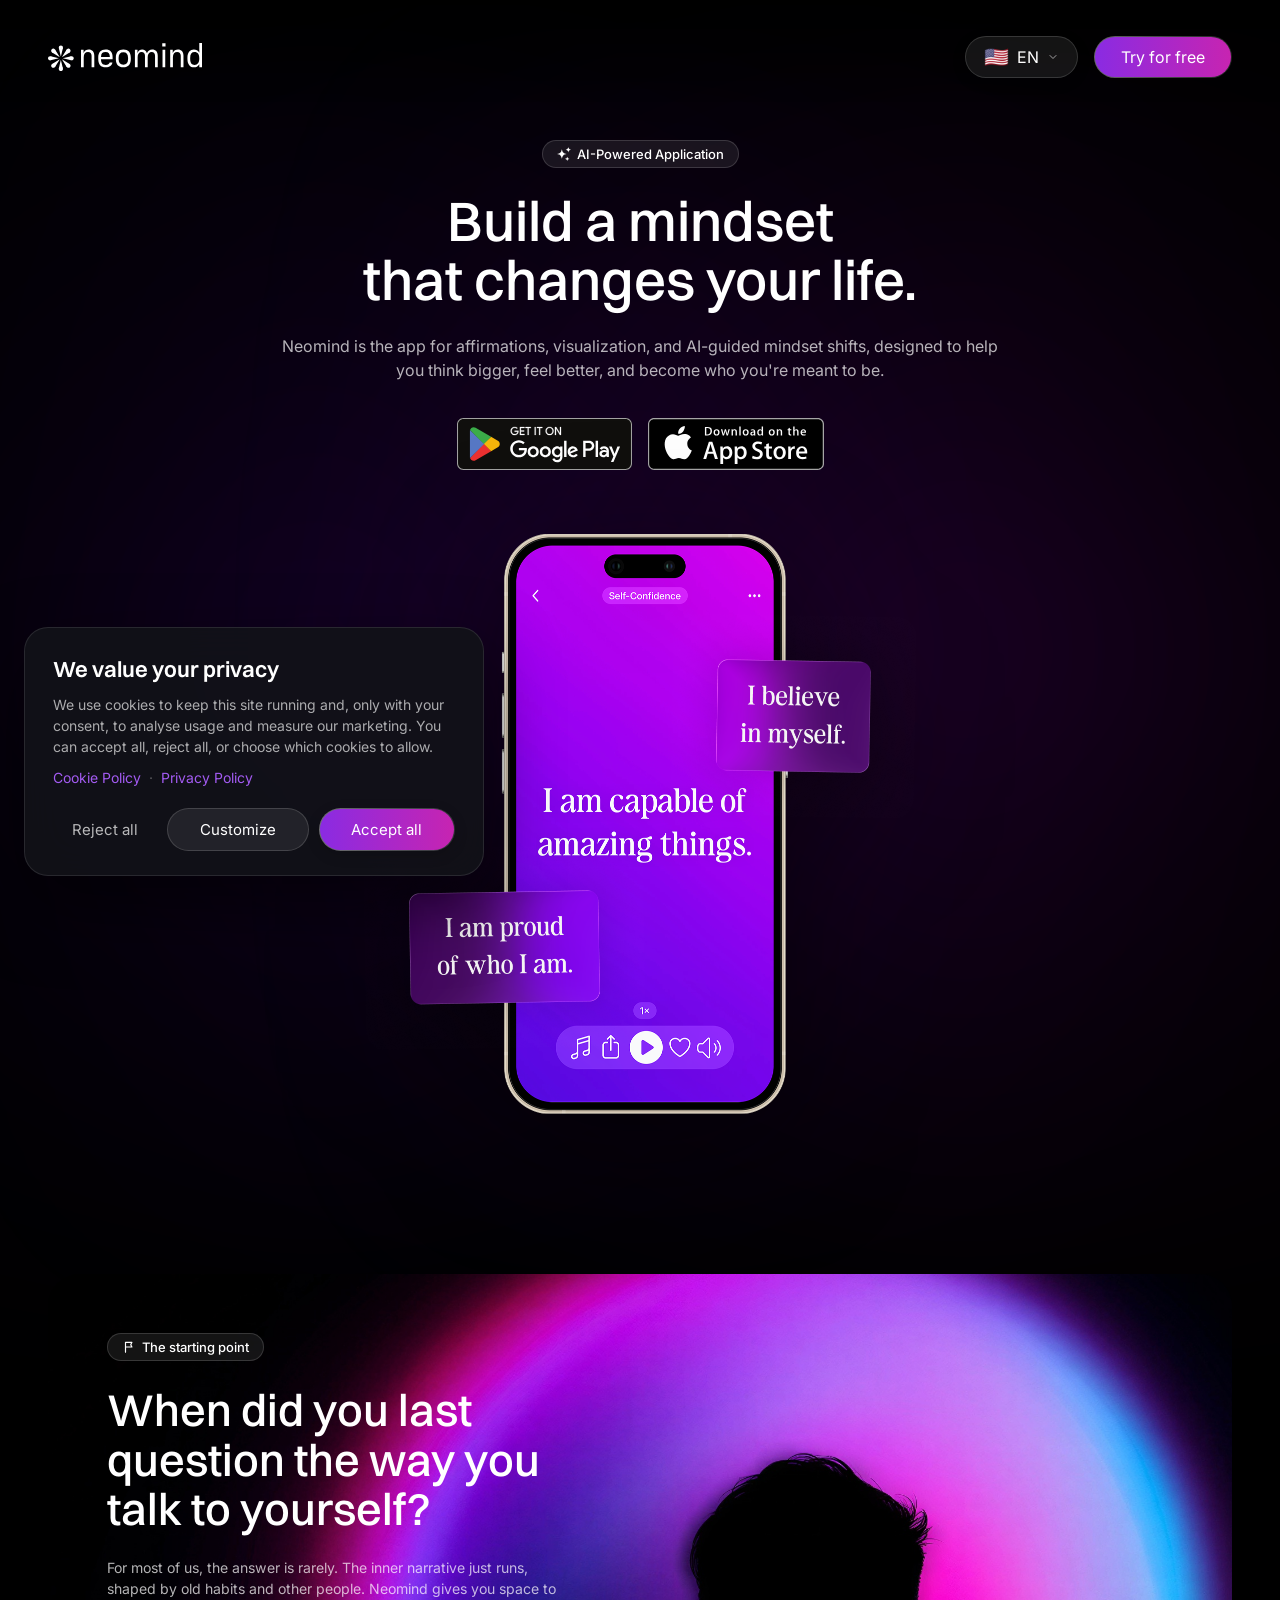
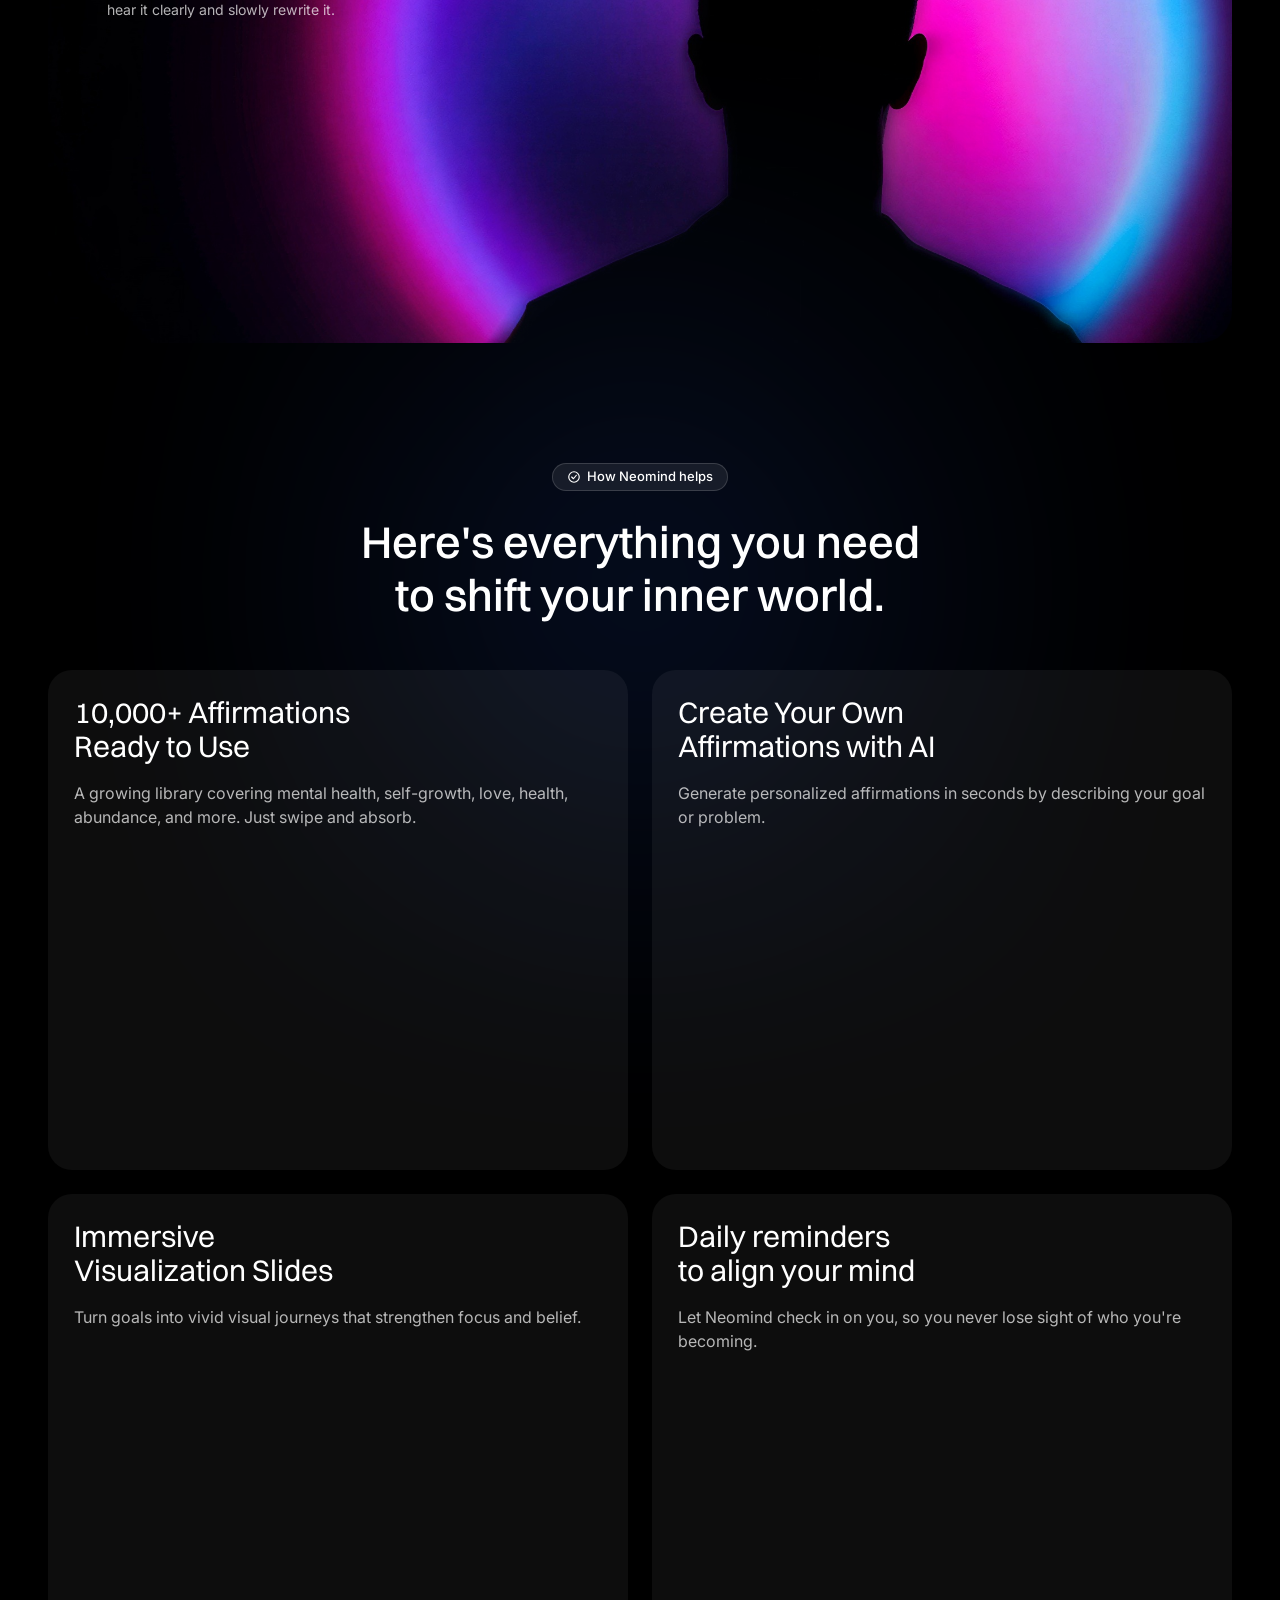
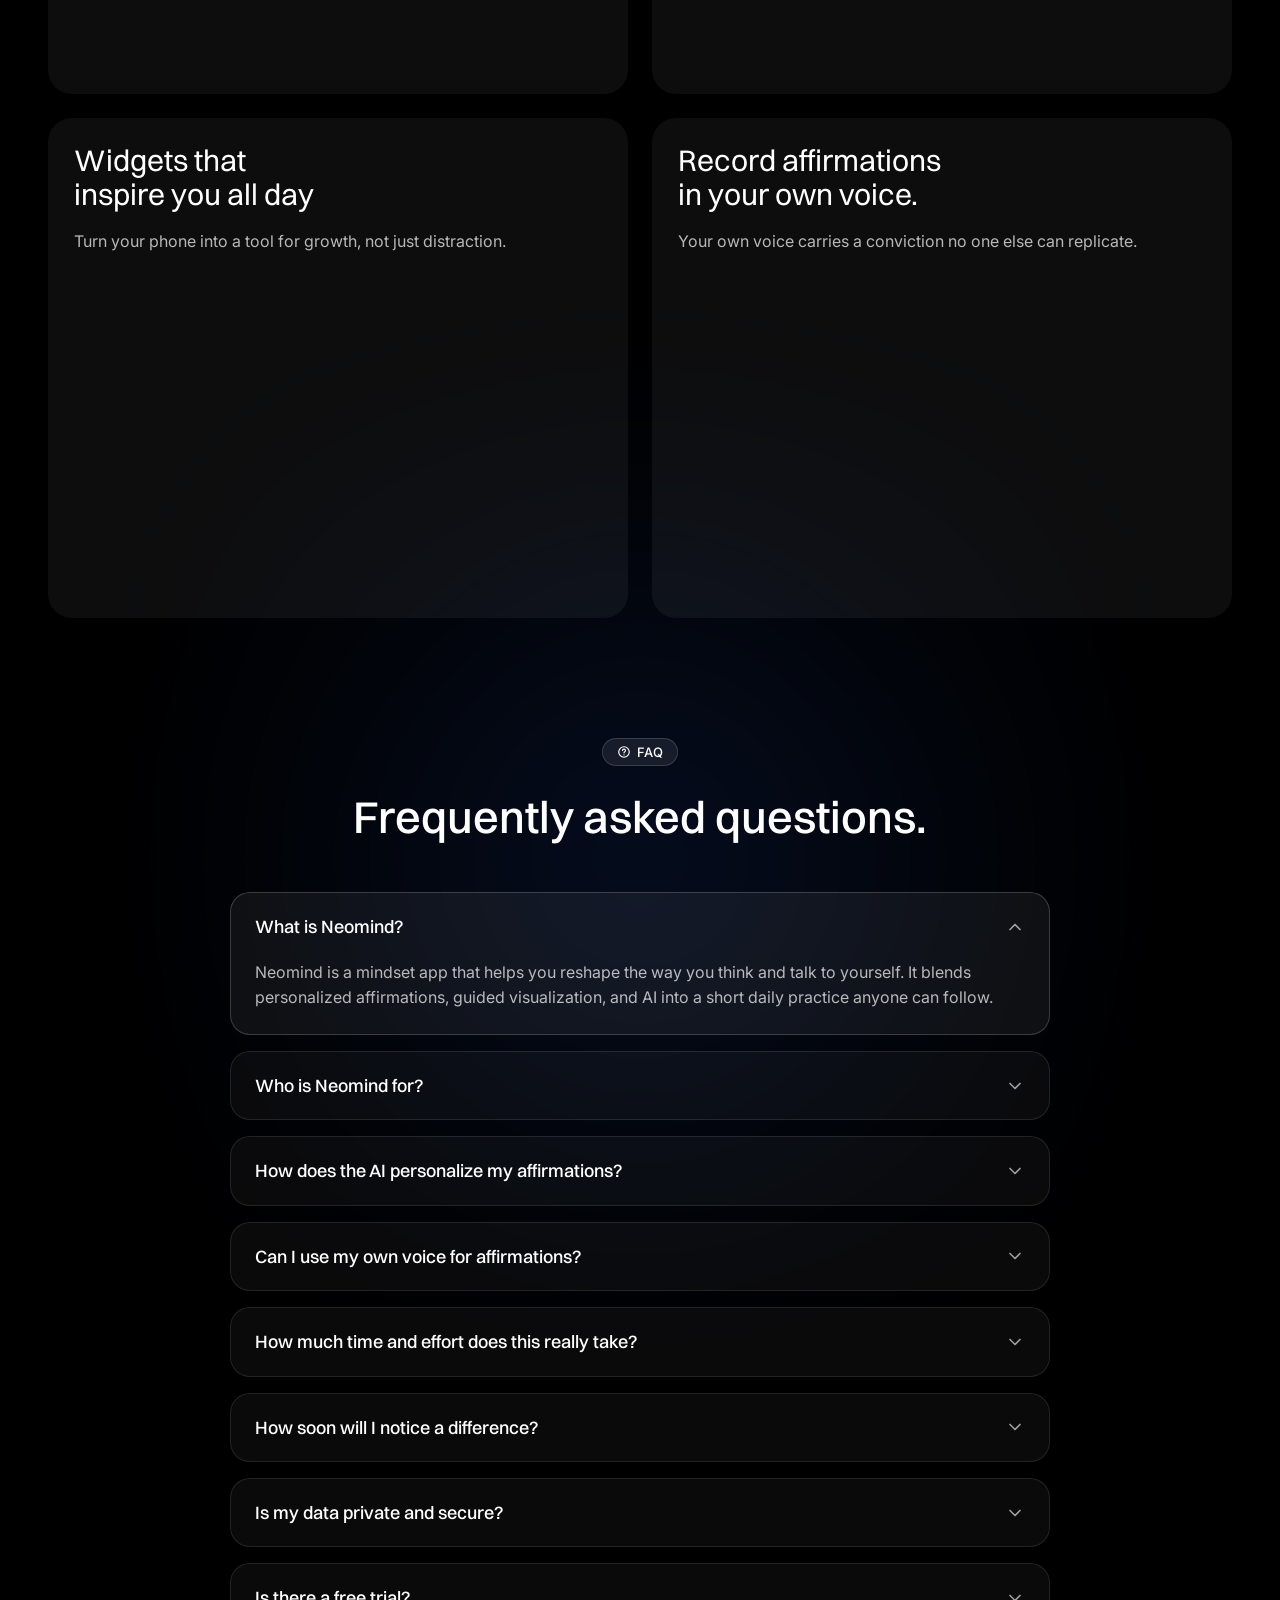
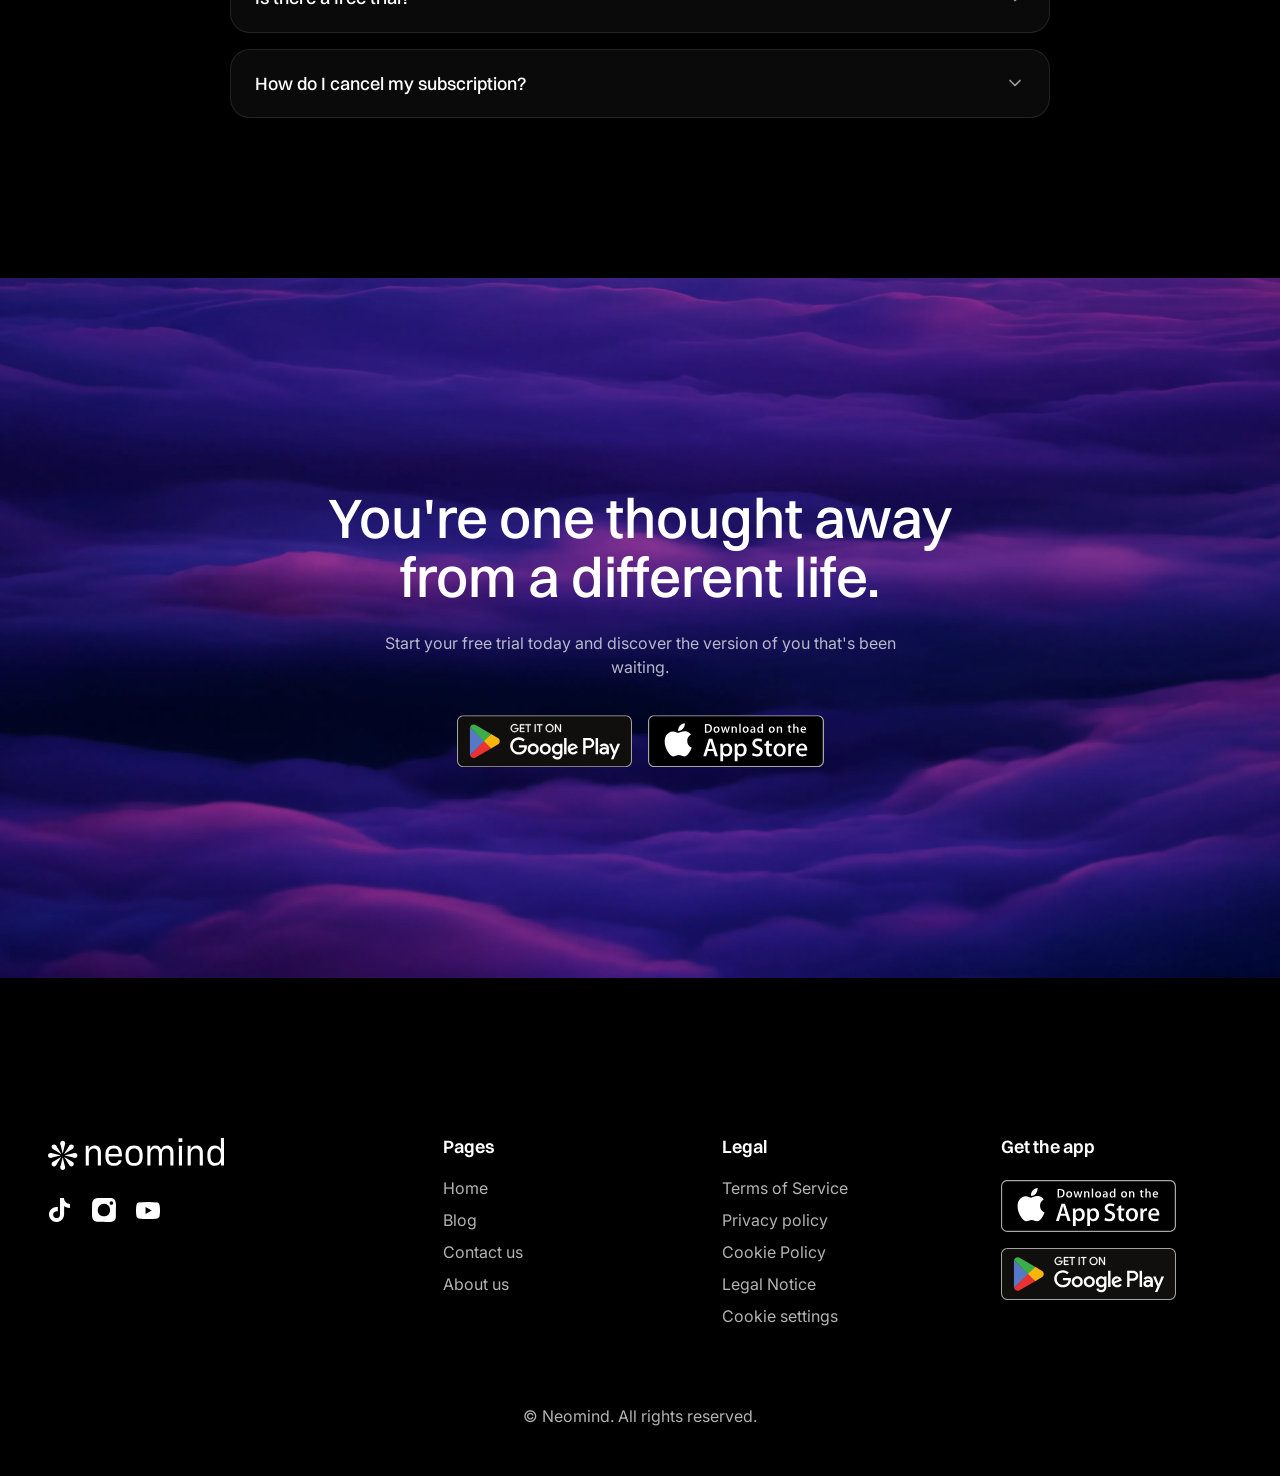
==== commit 953651ad: "Add GDPR cookie consent banner and Cookie Policy content Banner logic in assets/js/cookie-consent.js" ====
--- a/index.html
+++ b/index.html
@@ -139,5 +139,6 @@
   <script src="assets/js/config.js"></script>
   <script src="assets/js/faq-data.js"></script>
   <script src="assets/js/main.js"></script>
+  <script src="assets/js/cookie-consent.js"></script>
 </body>
 </html>
--- a/assets/css/styles.css
+++ b/assets/css/styles.css
@@ -1185,8 +1185,357 @@
   margin: 0;
 }
 
+.legal__lead {
+  margin: 16px 0 0;
+  color: rgba(255, 255, 255, 0.55);
+  font-size: 15px;
+}
+
+.legal__section {
+  margin-top: 40px;
+}
+
+.legal__subhead {
+  margin: 0 0 12px;
+  color: #FFFFFF;
+  font-size: 18px;
+  font-weight: 600;
+}
+
+.legal__text {
+  margin: 0;
+  color: rgba(255, 255, 255, 0.78);
+  font-size: 16px;
+  line-height: 1.7;
+}
+
+.legal__headline + .legal__text {
+  margin-top: 28px;
+}
+
+.legal__text + .legal__text {
+  margin-top: 16px;
+}
+
+.legal__text a {
+  color: #A35BF2;
+  text-decoration: none;
+}
+
+.legal__text a:hover {
+  text-decoration: underline;
+}
+
+/* Legal document body rendered from assets/js/legal-data.js by renderLegal().
+   The .legal__doc rules style the plain HTML in each section's body so the
+   data file can stay free of per-element classes. */
+.legal__note {
+  margin: 28px 0 0;
+  padding: 16px 20px;
+  border: 1px solid rgba(255, 255, 255, 0.12);
+  border-radius: 12px;
+  background: rgba(255, 255, 255, 0.03);
+  color: rgba(255, 255, 255, 0.55);
+  font-size: 14px;
+  line-height: 1.6;
+}
+
+.legal__doc p {
+  margin: 16px 0 0;
+  color: rgba(255, 255, 255, 0.78);
+  font-size: 16px;
+  line-height: 1.7;
+}
+
+.legal__doc ul {
+  margin: 12px 0 0;
+  padding-left: 22px;
+  color: rgba(255, 255, 255, 0.78);
+  font-size: 16px;
+  line-height: 1.7;
+}
+
+.legal__doc li {
+  margin: 6px 0 0;
+}
+
+.legal__doc strong {
+  color: #FFFFFF;
+  font-weight: 600;
+}
+
+.legal__doc a {
+  color: #A35BF2;
+  text-decoration: none;
+}
+
+.legal__doc a:hover {
+  text-decoration: underline;
+}
+
 @media (max-width: 768px) {
   .legal {
     padding: 120px 24px 64px;
   }
 }
+
+/* ==========================================================================
+   Cookie consent banner
+   ========================================================================== */
+/* "Cookie settings" reopen control in the footer, styled like a footer link. */
+.footer__link--btn {
+  margin-bottom: 16px;
+  padding: 0;
+  border: none;
+  background: none;
+  cursor: pointer;
+  text-align: left;
+}
+
+.cookie-consent {
+  position: fixed;
+  left: 24px;
+  bottom: 24px;
+  z-index: 1200;
+  width: calc(100% - 48px);
+  max-width: 460px;
+  opacity: 0;
+  transform: translateY(16px);
+  transition: opacity 0.25s ease, transform 0.25s ease;
+}
+
+.cookie-consent[hidden] {
+  display: none;
+}
+
+/* The QR widget shares the bottom-left corner; hide it while the banner is up. */
+body.cc-banner-open .qr-widget {
+  display: none;
+}
+
+.cookie-consent.is-open {
+  opacity: 1;
+  transform: translateY(0);
+}
+
+.cookie-consent__dialog {
+  padding: 28px 28px 24px;
+  border: 1px solid rgba(255, 255, 255, 0.1);
+  border-radius: 24px;
+  background: rgba(18, 18, 24, 0.92);
+  backdrop-filter: blur(20px);
+  -webkit-backdrop-filter: blur(20px);
+  box-shadow: 0 30px 70px rgba(0, 0, 0, 0.55);
+}
+
+.cookie-consent__title {
+  margin: 0;
+  font-family: 'Switzer', sans-serif;
+  font-weight: 600;
+  font-size: 22px;
+  line-height: 1.2;
+  color: #FFFFFF;
+}
+
+.cookie-consent__text {
+  margin: 12px 0 0;
+  font-family: 'Inter', sans-serif;
+  font-size: 14px;
+  line-height: 1.5;
+  color: rgba(255, 255, 255, 0.65);
+}
+
+.cookie-consent__links {
+  display: flex;
+  align-items: center;
+  gap: 8px;
+  margin: 12px 0 0;
+  font-family: 'Inter', sans-serif;
+  font-size: 14px;
+}
+
+.cookie-consent__link {
+  color: #A35BF2;
+  text-decoration: none;
+}
+
+.cookie-consent__link:hover {
+  text-decoration: underline;
+}
+
+.cookie-consent__dot {
+  color: rgba(255, 255, 255, 0.3);
+}
+
+.cookie-consent__actions {
+  display: flex;
+  flex-wrap: wrap;
+  gap: 10px;
+  margin-top: 22px;
+}
+
+.cookie-consent__btn {
+  flex: 1 1 auto;
+  padding: 11px 18px;
+  border: 1px solid transparent;
+  border-radius: 999px;
+  font-family: 'Inter', sans-serif;
+  font-size: 15px;
+  font-weight: 400;
+  white-space: nowrap;
+  cursor: pointer;
+  transition: background 0.15s ease, border-color 0.15s ease, opacity 0.15s ease, color 0.15s ease;
+}
+
+.cookie-consent__btn--primary {
+  background: linear-gradient(90deg, #8A2BE2 0%, #C724B1 100%) padding-box,
+              linear-gradient(90deg, rgba(255, 255, 255, 0.4), rgba(255, 255, 255, 0.15)) border-box;
+  color: #FFFFFF;
+  box-shadow: 0 4px 14px rgba(0, 0, 0, 0.15);
+}
+
+.cookie-consent__btn--primary:hover {
+  opacity: 0.92;
+}
+
+.cookie-consent__btn--secondary {
+  background: rgba(255, 255, 255, 0.08);
+  border-color: rgba(255, 255, 255, 0.15);
+  color: #FFFFFF;
+}
+
+.cookie-consent__btn--secondary:hover {
+  background: rgba(255, 255, 255, 0.14);
+}
+
+.cookie-consent__btn--ghost {
+  flex: 0 1 auto;
+  background: transparent;
+  color: rgba(255, 255, 255, 0.7);
+}
+
+.cookie-consent__btn--ghost:hover {
+  background: rgba(255, 255, 255, 0.06);
+  color: #FFFFFF;
+}
+
+/* Preference categories */
+.cookie-consent__cat {
+  padding: 16px 0;
+  border-bottom: 1px solid rgba(255, 255, 255, 0.08);
+}
+
+.cookie-consent__cat:first-of-type {
+  padding-top: 20px;
+}
+
+.cookie-consent__cat-head {
+  display: flex;
+  align-items: center;
+  justify-content: space-between;
+  gap: 12px;
+}
+
+.cookie-consent__cat-title {
+  font-family: 'Inter', sans-serif;
+  font-size: 15px;
+  font-weight: 500;
+  color: #FFFFFF;
+}
+
+.cookie-consent__cat-desc {
+  margin: 8px 0 0;
+  font-family: 'Inter', sans-serif;
+  font-size: 13px;
+  line-height: 1.45;
+  color: rgba(255, 255, 255, 0.55);
+}
+
+.cookie-consent__always {
+  flex-shrink: 0;
+  font-family: 'Inter', sans-serif;
+  font-size: 13px;
+  font-weight: 500;
+  color: #A35BF2;
+}
+
+/* Toggle switch */
+.cookie-consent__switch {
+  position: relative;
+  flex-shrink: 0;
+  display: inline-block;
+  width: 44px;
+  height: 26px;
+}
+
+.cookie-consent__switch input {
+  position: absolute;
+  width: 100%;
+  height: 100%;
+  margin: 0;
+  opacity: 0;
+  cursor: pointer;
+}
+
+.cookie-consent__slider {
+  position: absolute;
+  inset: 0;
+  border-radius: 999px;
+  background: rgba(255, 255, 255, 0.15);
+  transition: background 0.18s ease;
+  pointer-events: none;
+}
+
+.cookie-consent__slider::before {
+  content: '';
+  position: absolute;
+  top: 3px;
+  left: 3px;
+  width: 20px;
+  height: 20px;
+  border-radius: 50%;
+  background: #FFFFFF;
+  transition: transform 0.18s ease;
+}
+
+.cookie-consent__switch input:checked + .cookie-consent__slider {
+  background: linear-gradient(90deg, #8A2BE2 0%, #C724B1 100%);
+}
+
+.cookie-consent__switch input:checked + .cookie-consent__slider::before {
+  transform: translateX(18px);
+}
+
+.cookie-consent__switch input:focus-visible + .cookie-consent__slider {
+  outline: 2px solid #A35BF2;
+  outline-offset: 2px;
+}
+
+@media (max-width: 768px) {
+  .cookie-consent {
+    left: 12px;
+    right: 12px;
+    bottom: 12px;
+    width: auto;
+    max-width: none;
+  }
+
+  .cookie-consent__dialog {
+    padding: 22px 20px 20px;
+  }
+
+  .cookie-consent__btn {
+    flex: 1 1 100%;
+  }
+
+  .cookie-consent__btn--ghost {
+    order: 3;
+  }
+}
+
+@media (prefers-reduced-motion: reduce) {
+  .cookie-consent {
+    transition: opacity 0.01ms;
+    transform: none;
+  }
+}
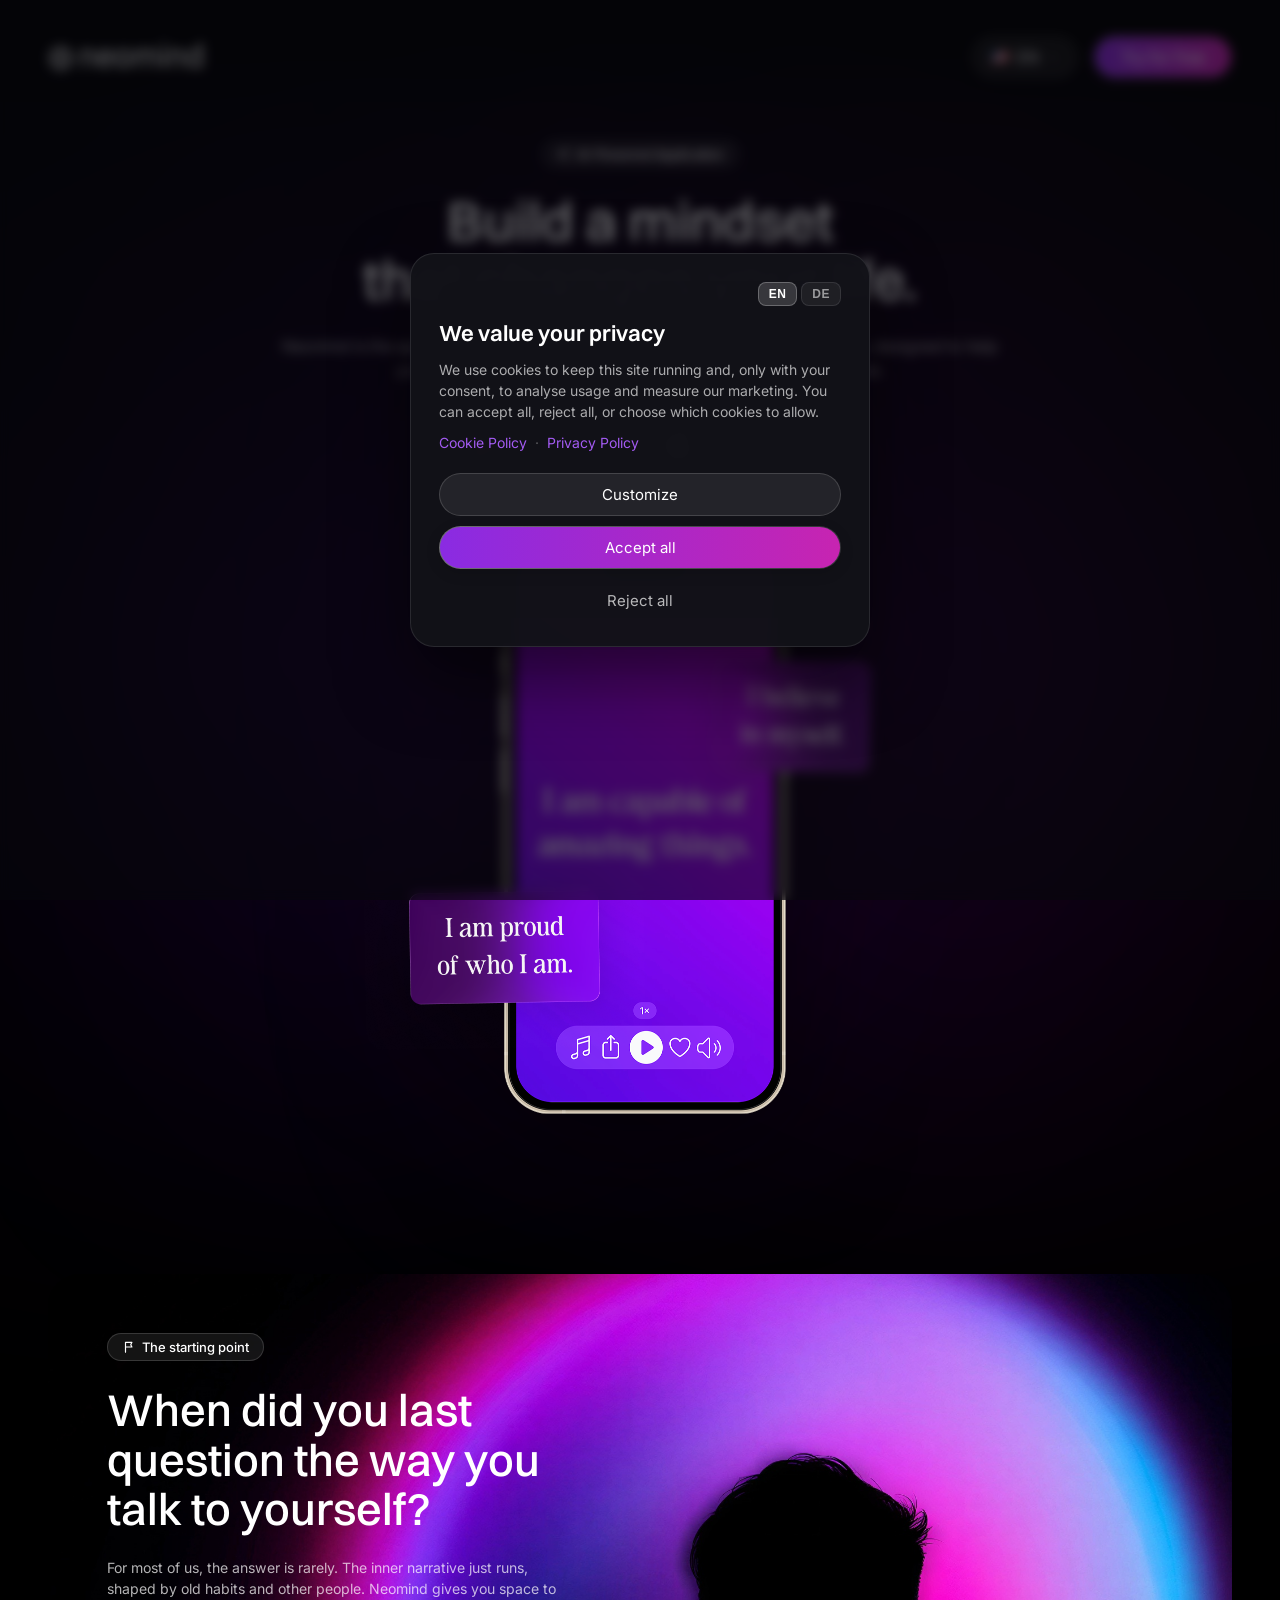
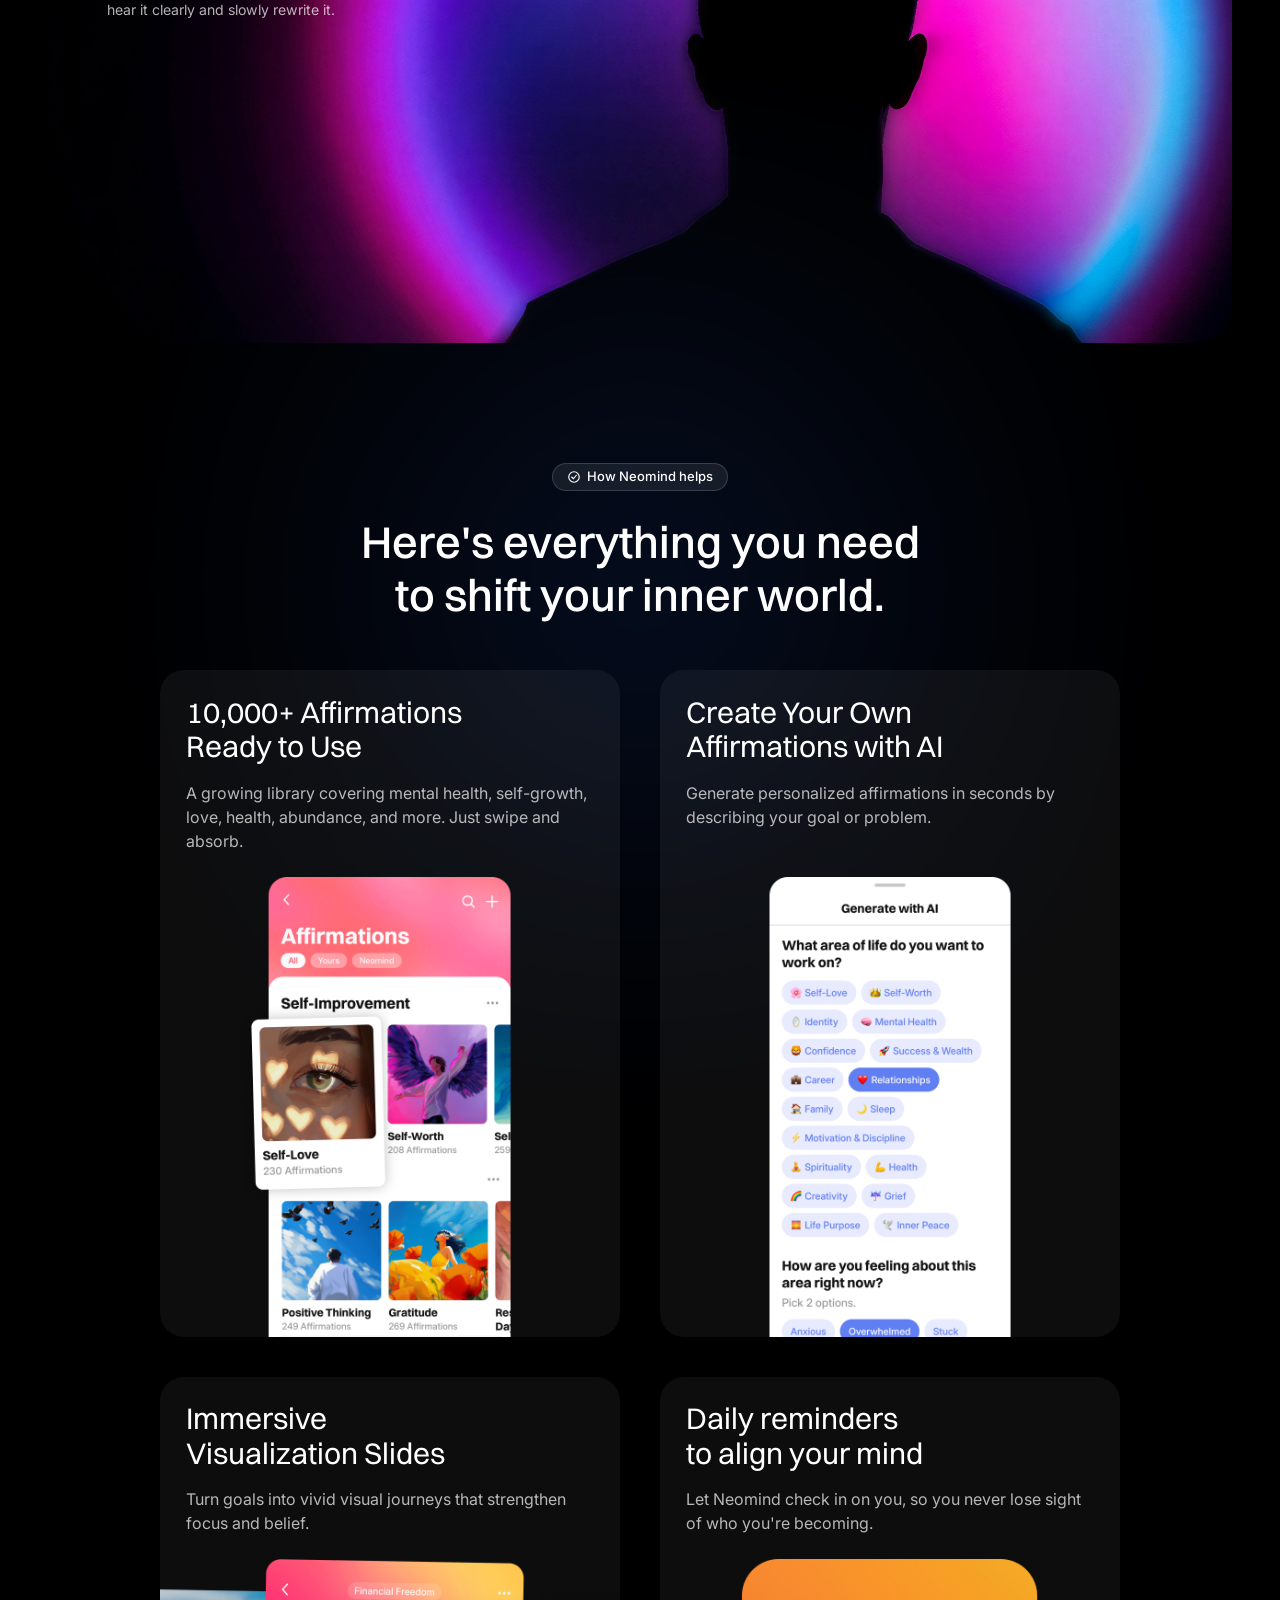
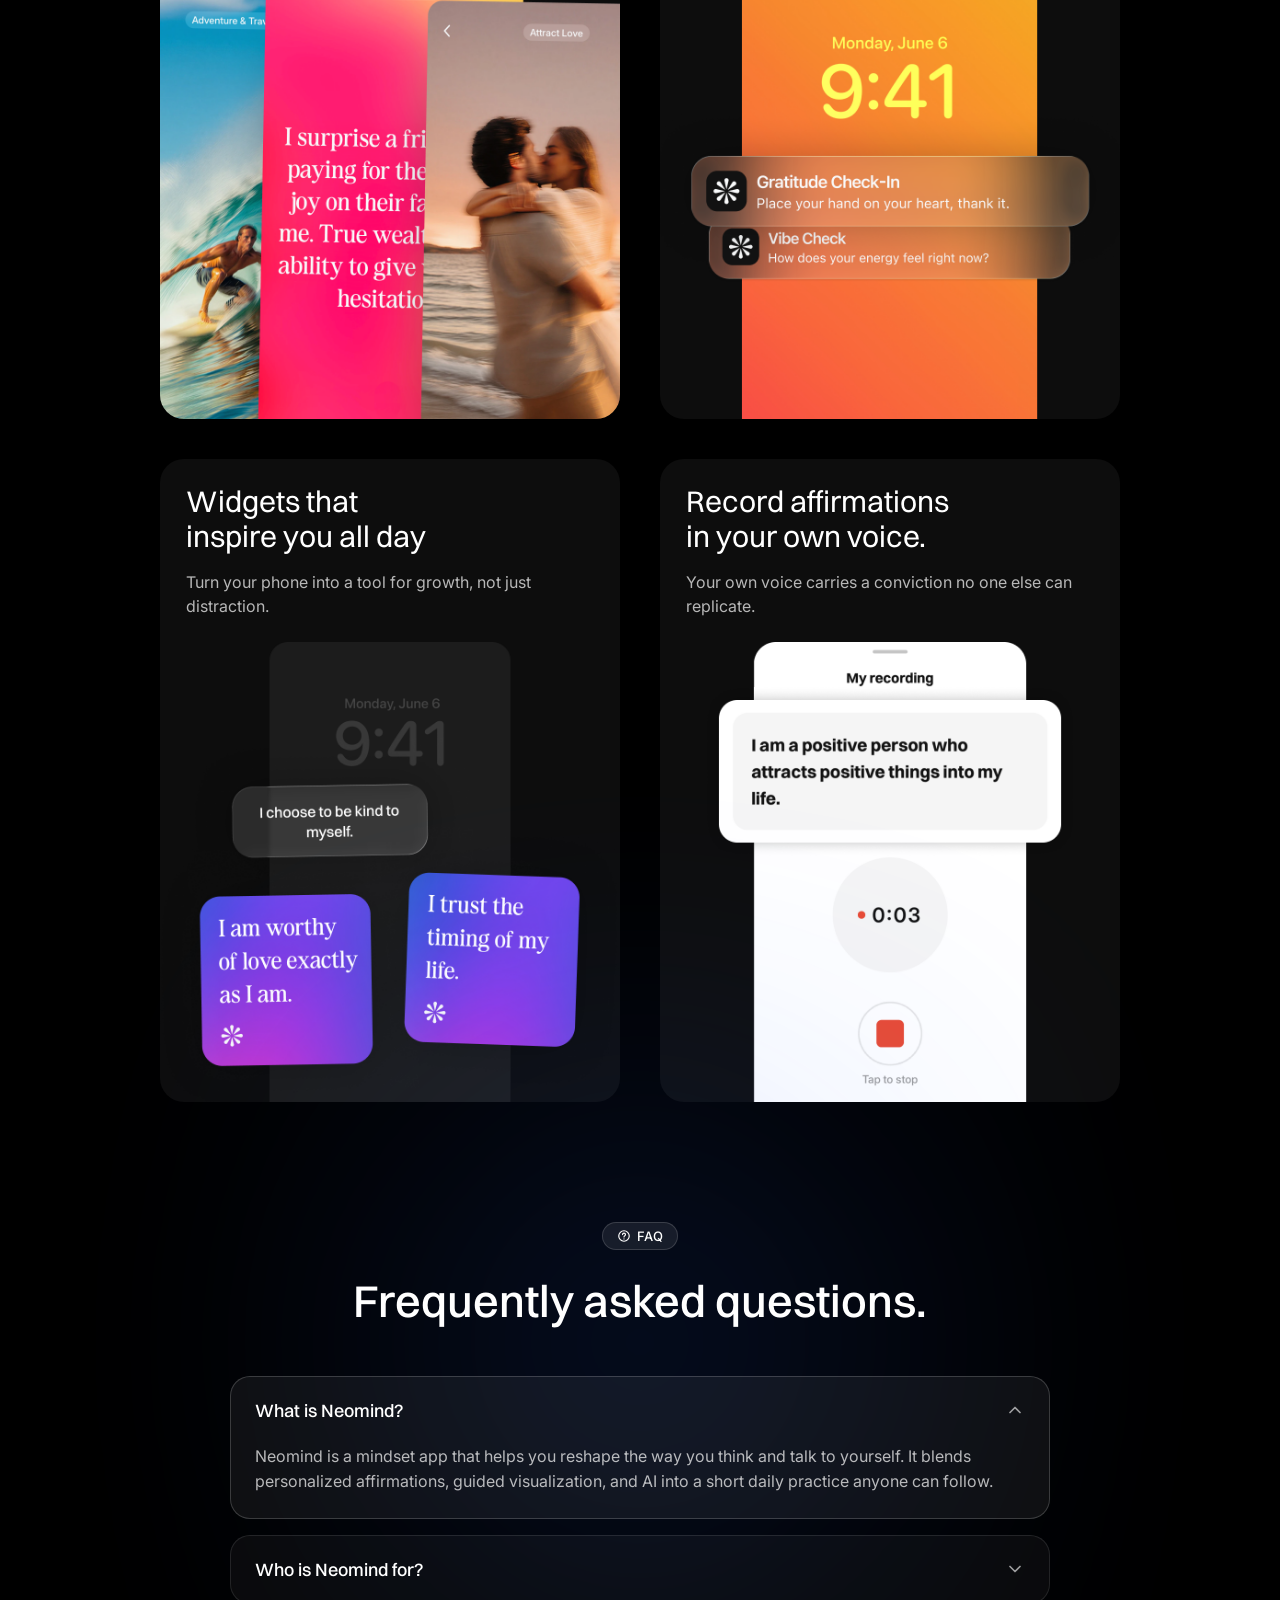
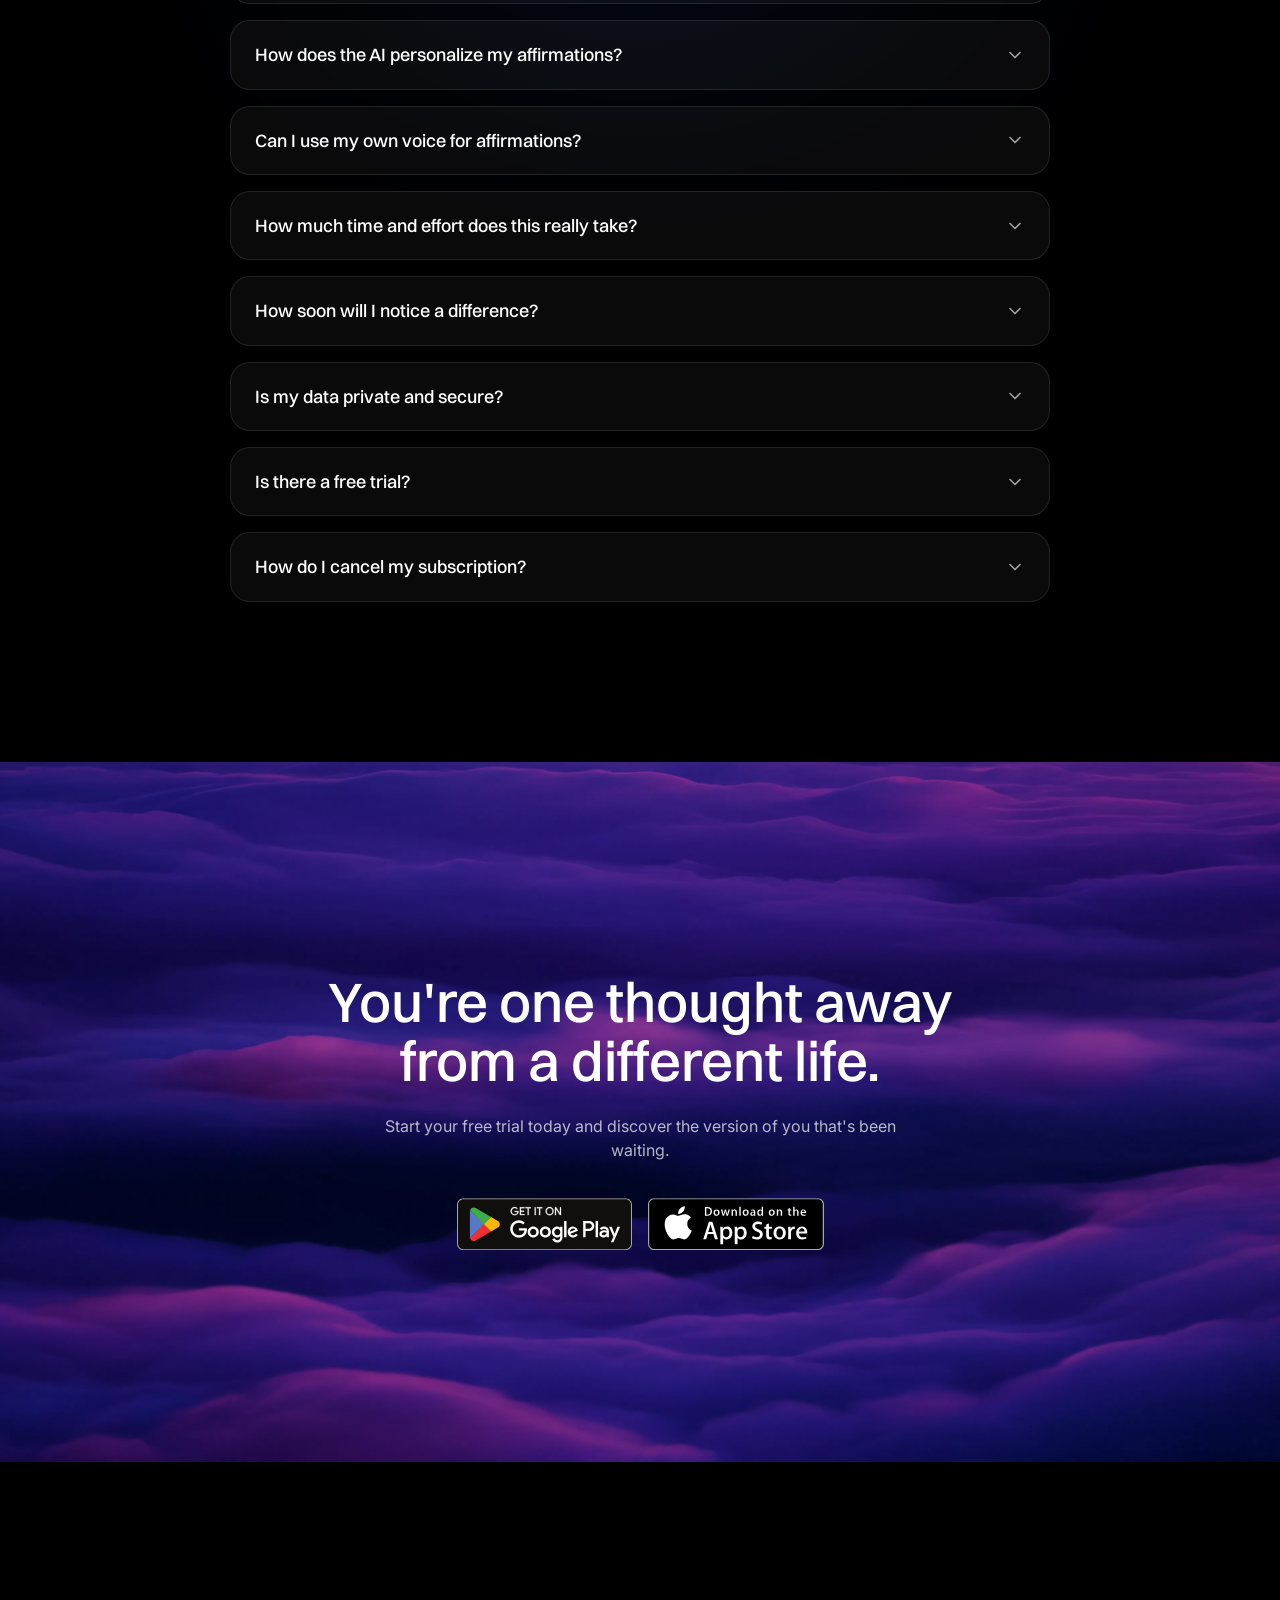
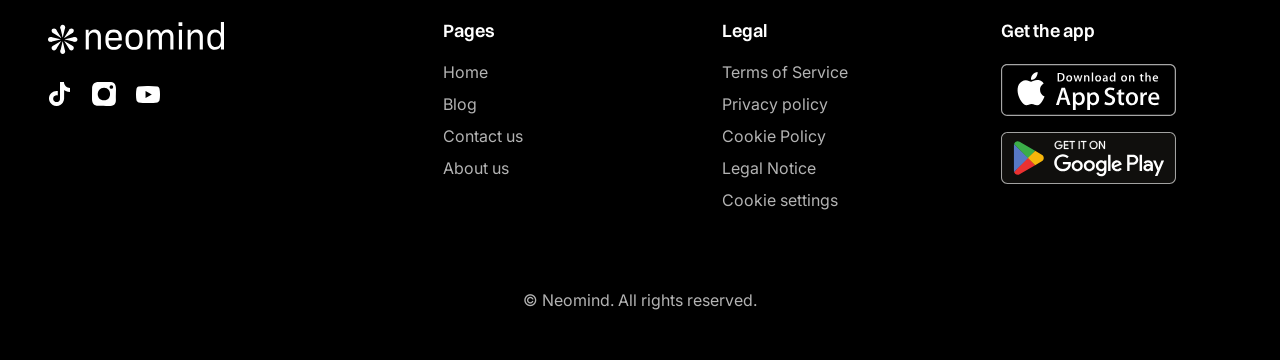
==== commit 6e47a5ff: "Add screenshots to benefit cards and refine card layout Remove the hardcoded card height, let cards " ====
--- a/index.html
+++ b/index.html
@@ -75,31 +75,37 @@
       <article class="feature-card">
         <h3 class="feature-card__title" data-i18n="feature_1_title">10,000+ Affirmations<br>Ready to Use</h3>
         <p class="feature-card__text" data-i18n="feature_1_text">A growing library covering mental health, self-growth, love, health, abundance, and more. Just swipe and absorb.</p>
+        <img class="feature-card__image" src="assets/images/en/website_affirmations.png" alt="Neomind affirmations screen" loading="lazy">
       </article>
 
       <article class="feature-card">
         <h3 class="feature-card__title" data-i18n="feature_2_title">Create Your Own<br>Affirmations with AI</h3>
         <p class="feature-card__text" data-i18n="feature_2_text">Generate personalized affirmations in seconds by describing your goal or problem.</p>
+        <img class="feature-card__image" src="assets/images/en/website_generate_ai.png" alt="Neomind AI affirmation generator screen" loading="lazy">
       </article>
 
       <article class="feature-card">
         <h3 class="feature-card__title" data-i18n="feature_3_title">Immersive<br>Visualization Slides</h3>
         <p class="feature-card__text" data-i18n="feature_3_text">Turn goals into vivid visual journeys that strengthen focus and belief.</p>
+        <img class="feature-card__image" src="assets/images/en/website_slides.png" alt="Neomind visualization slides screen" loading="lazy">
       </article>
 
       <article class="feature-card">
         <h3 class="feature-card__title" data-i18n="feature_4_title">Daily reminders<br>to align your mind</h3>
         <p class="feature-card__text" data-i18n="feature_4_text">Let Neomind check in on you, so you never lose sight of who you're becoming.</p>
+        <img class="feature-card__image" src="assets/images/en/website_reminders.png" alt="Neomind daily reminders screen" loading="lazy">
       </article>
 
       <article class="feature-card">
         <h3 class="feature-card__title" data-i18n="feature_5_title">Widgets that<br>inspire you all day</h3>
         <p class="feature-card__text" data-i18n="feature_5_text">Turn your phone into a tool for growth, not just distraction.</p>
+        <img class="feature-card__image" src="assets/images/en/website_widgets.png" alt="Neomind home screen widgets" loading="lazy">
       </article>
 
       <article class="feature-card">
         <h3 class="feature-card__title" data-i18n="feature_6_title">Record affirmations<br>in your own voice.</h3>
         <p class="feature-card__text" data-i18n="feature_6_text">Your own voice carries a conviction no one else can replicate.</p>
+        <img class="feature-card__image" src="assets/images/en/website_record.png" alt="Neomind voice recording screen" loading="lazy">
       </article>
     </div>
   </section>
--- a/assets/css/styles.css
+++ b/assets/css/styles.css
@@ -137,8 +137,12 @@
 }
 
 .lang-switch__flag {
-  font-size: 20px;
-  line-height: 1;
+  width: 18px;
+  height: 18px;
+  border-radius: 3px;
+  object-fit: cover;
+  display: block;
+  flex-shrink: 0;
 }
 
 .lang-switch__chevron {
@@ -204,8 +208,12 @@
 }
 
 .lang-menu__flag {
-  font-size: 20px;
-  line-height: 1;
+  width: 18px;
+  height: 18px;
+  border-radius: 3px;
+  object-fit: cover;
+  display: block;
+  flex-shrink: 0;
 }
 
 .lang-menu__name {
@@ -439,13 +447,15 @@
 .features__grid {
   display: grid;
   grid-template-columns: repeat(2, 1fr);
-  gap: 24px;
-  margin-top: 48px;
+  gap: 40px;
+  max-width: 960px;
+  margin: 48px auto 0;
   text-align: left;
 }
 
 .feature-card {
-  height: 500px;
+  display: flex;
+  flex-direction: column;
   padding: clamp(20px, 2vw, 32px);
   border-radius: 24px;
   background: rgba(255, 255, 255, 0.05);
@@ -468,6 +478,19 @@
   line-height: 1.5;
   color: #FFFFFF;
   opacity: 0.7;
+}
+
+.feature-card__image {
+  display: block;
+  width: calc(100% + 2 * clamp(20px, 2vw, 32px));
+  height: auto;
+  margin-top: auto;
+  padding-top: 24px;
+  margin-right: calc(-1 * clamp(20px, 2vw, 32px));
+  margin-bottom: calc(-1 * clamp(20px, 2vw, 32px));
+  margin-left: calc(-1 * clamp(20px, 2vw, 32px));
+  border-bottom-left-radius: 24px;
+  border-bottom-right-radius: 24px;
 }
 
 /* ==========================================================================
@@ -733,10 +756,6 @@
     width: 70%;
   }
 
-  .feature-card {
-    height: auto;
-    min-height: 420px;
-  }
 }
 
 /* Mobile */
@@ -773,7 +792,8 @@
   }
 
   .lang-switch__flag {
-    font-size: 16px;
+    width: 18px;
+    height: 18px;
   }
 
   /* Hero */
@@ -782,7 +802,7 @@
   }
 
   .hero__headline {
-    font-size: clamp(38px, 10vw, 52px);
+    font-size: clamp(42px, 10vw, 52px);
     line-height: 1.15;
     overflow-wrap: break-word;
   }
@@ -852,10 +872,6 @@
     grid-template-columns: 1fr;
     gap: 16px;
     margin-top: 36px;
-  }
-
-  .feature-card {
-    min-height: 0;
   }
 
   .feature-card__title {
@@ -1292,16 +1308,21 @@
   text-align: left;
 }
 
+/* Full-screen modal overlay: a dimmed backdrop the visitor cannot click or
+   Escape past. They must accept, reject, or save a choice to dismiss it. */
 .cookie-consent {
   position: fixed;
-  left: 24px;
-  bottom: 24px;
+  inset: 0;
   z-index: 1200;
-  width: calc(100% - 48px);
-  max-width: 460px;
+  display: flex;
+  align-items: center;
+  justify-content: center;
+  padding: 24px;
+  background: rgba(8, 8, 12, 0.6);
+  backdrop-filter: blur(6px);
+  -webkit-backdrop-filter: blur(6px);
   opacity: 0;
-  transform: translateY(16px);
-  transition: opacity 0.25s ease, transform 0.25s ease;
+  transition: opacity 0.25s ease;
 }
 
 .cookie-consent[hidden] {
@@ -1313,19 +1334,66 @@
   display: none;
 }
 
+/* Lock background scroll so the page can't be interacted with behind the modal. */
+body.cc-banner-open {
+  overflow: hidden;
+}
+
 .cookie-consent.is-open {
   opacity: 1;
-  transform: translateY(0);
 }
 
 .cookie-consent__dialog {
+  width: 100%;
+  max-width: 460px;
+  max-height: calc(100vh - 48px);
+  overflow-y: auto;
   padding: 28px 28px 24px;
   border: 1px solid rgba(255, 255, 255, 0.1);
   border-radius: 24px;
-  background: rgba(18, 18, 24, 0.92);
+  background: rgba(18, 18, 24, 0.96);
   backdrop-filter: blur(20px);
   -webkit-backdrop-filter: blur(20px);
   box-shadow: 0 30px 70px rgba(0, 0, 0, 0.55);
+  transform: translateY(16px) scale(0.98);
+  transition: transform 0.25s ease;
+}
+
+.cookie-consent.is-open .cookie-consent__dialog {
+  transform: translateY(0) scale(1);
+}
+
+/* In-modal language toggle: the consent overlay covers the header switcher,
+   so visitors can still read the notice in their language before deciding. */
+.cookie-consent__lang {
+  display: flex;
+  justify-content: flex-end;
+  gap: 4px;
+  margin-bottom: 14px;
+}
+
+.cookie-consent__lang-btn {
+  padding: 4px 10px;
+  font-size: 12px;
+  font-weight: 600;
+  letter-spacing: 0.04em;
+  color: rgba(255, 255, 255, 0.55);
+  background: rgba(255, 255, 255, 0.06);
+  border: 1px solid rgba(255, 255, 255, 0.1);
+  border-radius: 8px;
+  cursor: pointer;
+  transition: color 0.15s ease, background 0.15s ease, border-color 0.15s ease;
+}
+
+.cookie-consent__lang-btn:hover {
+  color: #fff;
+  background: rgba(255, 255, 255, 0.1);
+}
+
+.cookie-consent__lang-btn.is-active {
+  color: #fff;
+  background: rgba(255, 255, 255, 0.16);
+  border-color: rgba(255, 255, 255, 0.25);
 }
 
 .cookie-consent__title {
@@ -1375,7 +1443,7 @@
 }
 
 .cookie-consent__btn {
-  flex: 1 1 auto;
+  flex: 1 1 100%;
   padding: 11px 18px;
   border: 1px solid transparent;
   border-radius: 999px;
@@ -1409,7 +1477,7 @@
 }
 
 .cookie-consent__btn--ghost {
-  flex: 0 1 auto;
+  order: 3;
   background: transparent;
   color: rgba(255, 255, 255, 0.7);
 }
@@ -1513,29 +1581,22 @@
 
 @media (max-width: 768px) {
   .cookie-consent {
-    left: 12px;
-    right: 12px;
-    bottom: 12px;
-    width: auto;
-    max-width: none;
+    padding: 16px;
+    align-items: flex-end;
   }
 
   .cookie-consent__dialog {
     padding: 22px 20px 20px;
-  }
-
-  .cookie-consent__btn {
-    flex: 1 1 100%;
-  }
-
-  .cookie-consent__btn--ghost {
-    order: 3;
   }
 }
 
 @media (prefers-reduced-motion: reduce) {
   .cookie-consent {
     transition: opacity 0.01ms;
+  }
+
+  .cookie-consent__dialog {
+    transition: none;
     transform: none;
   }
 }
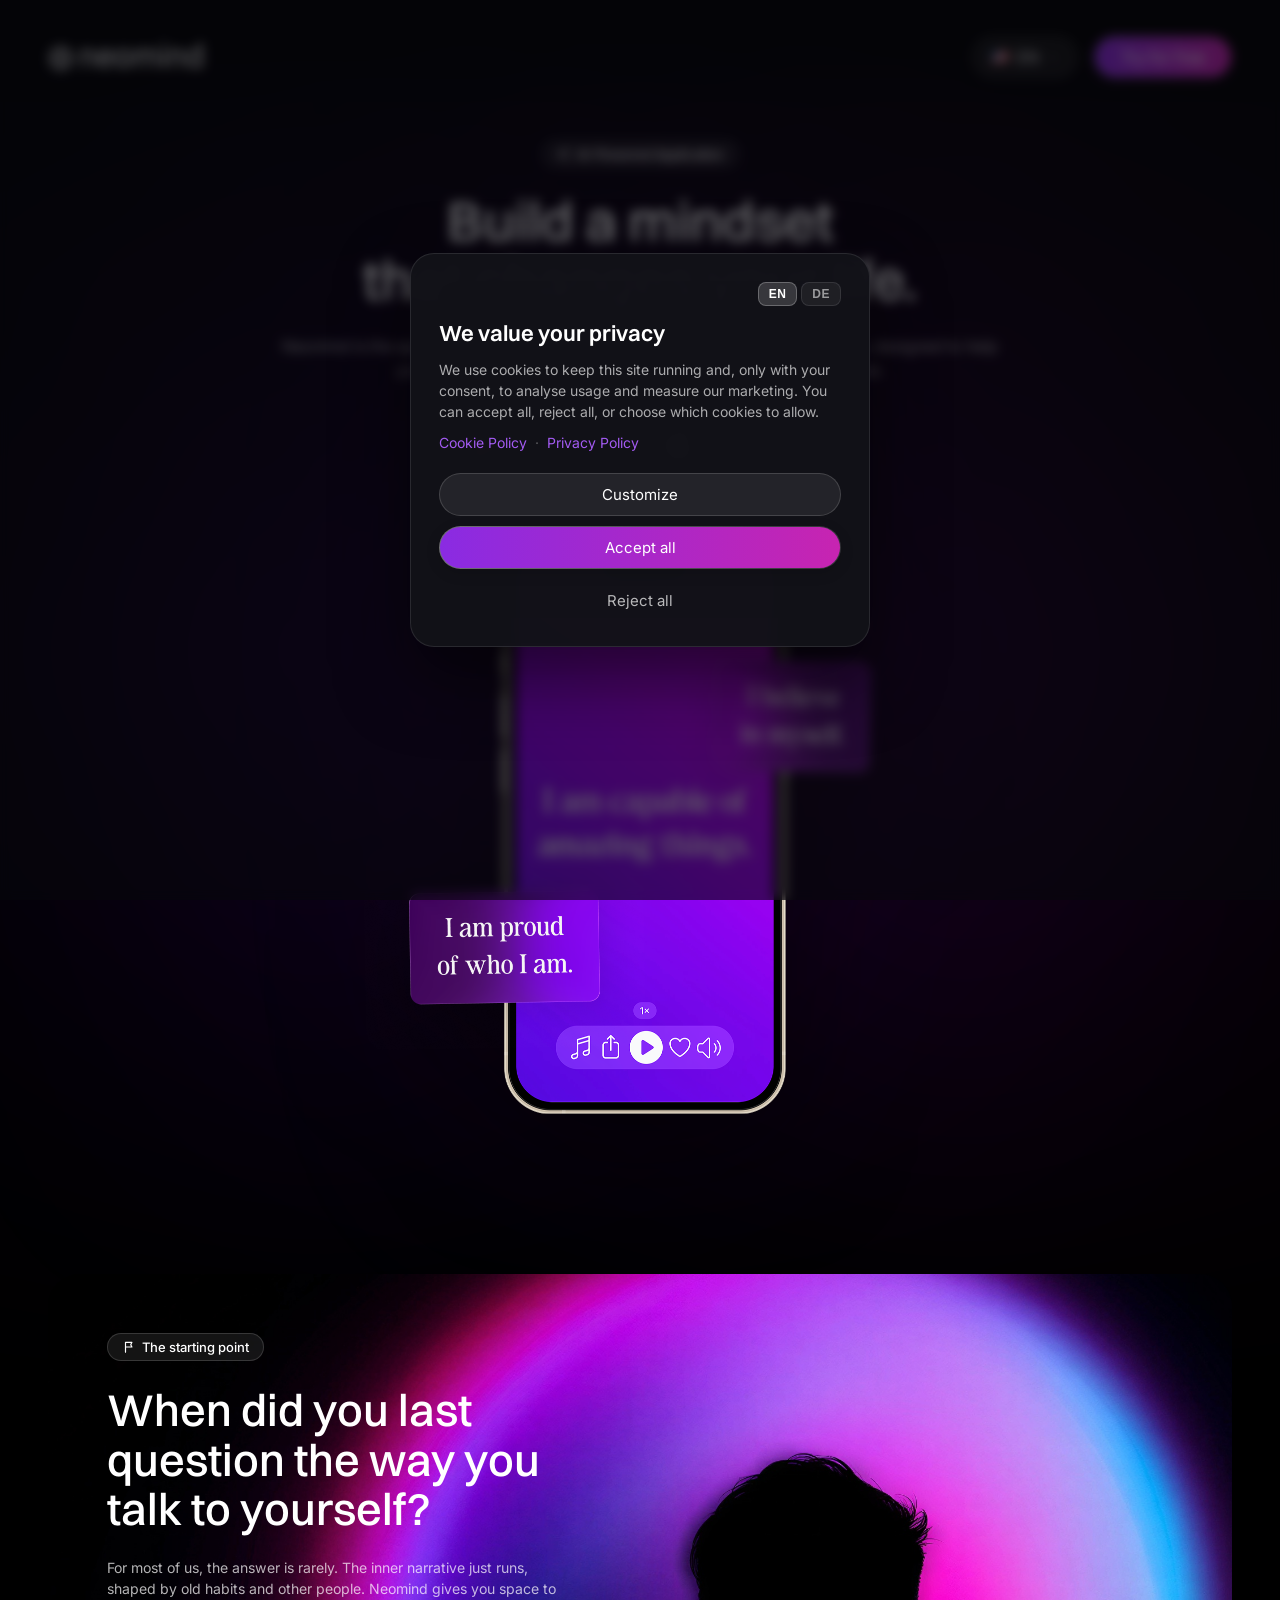
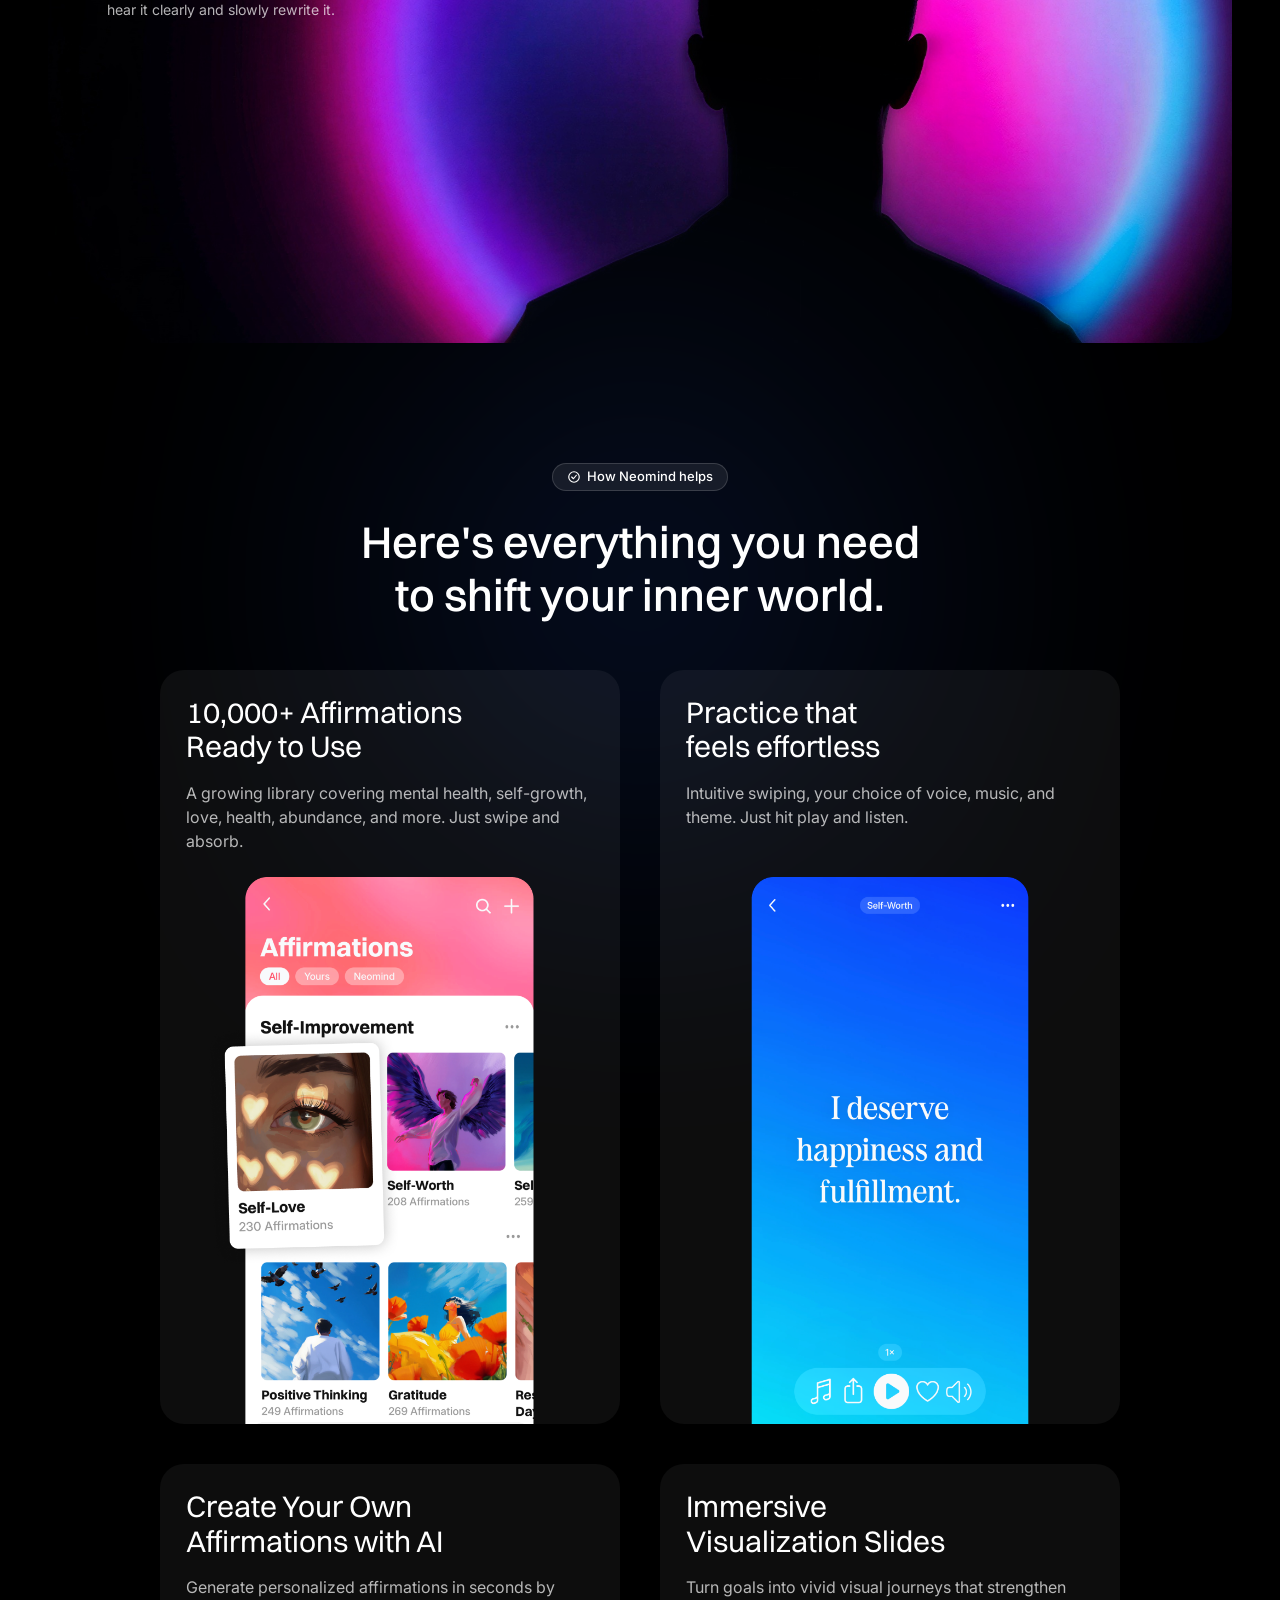
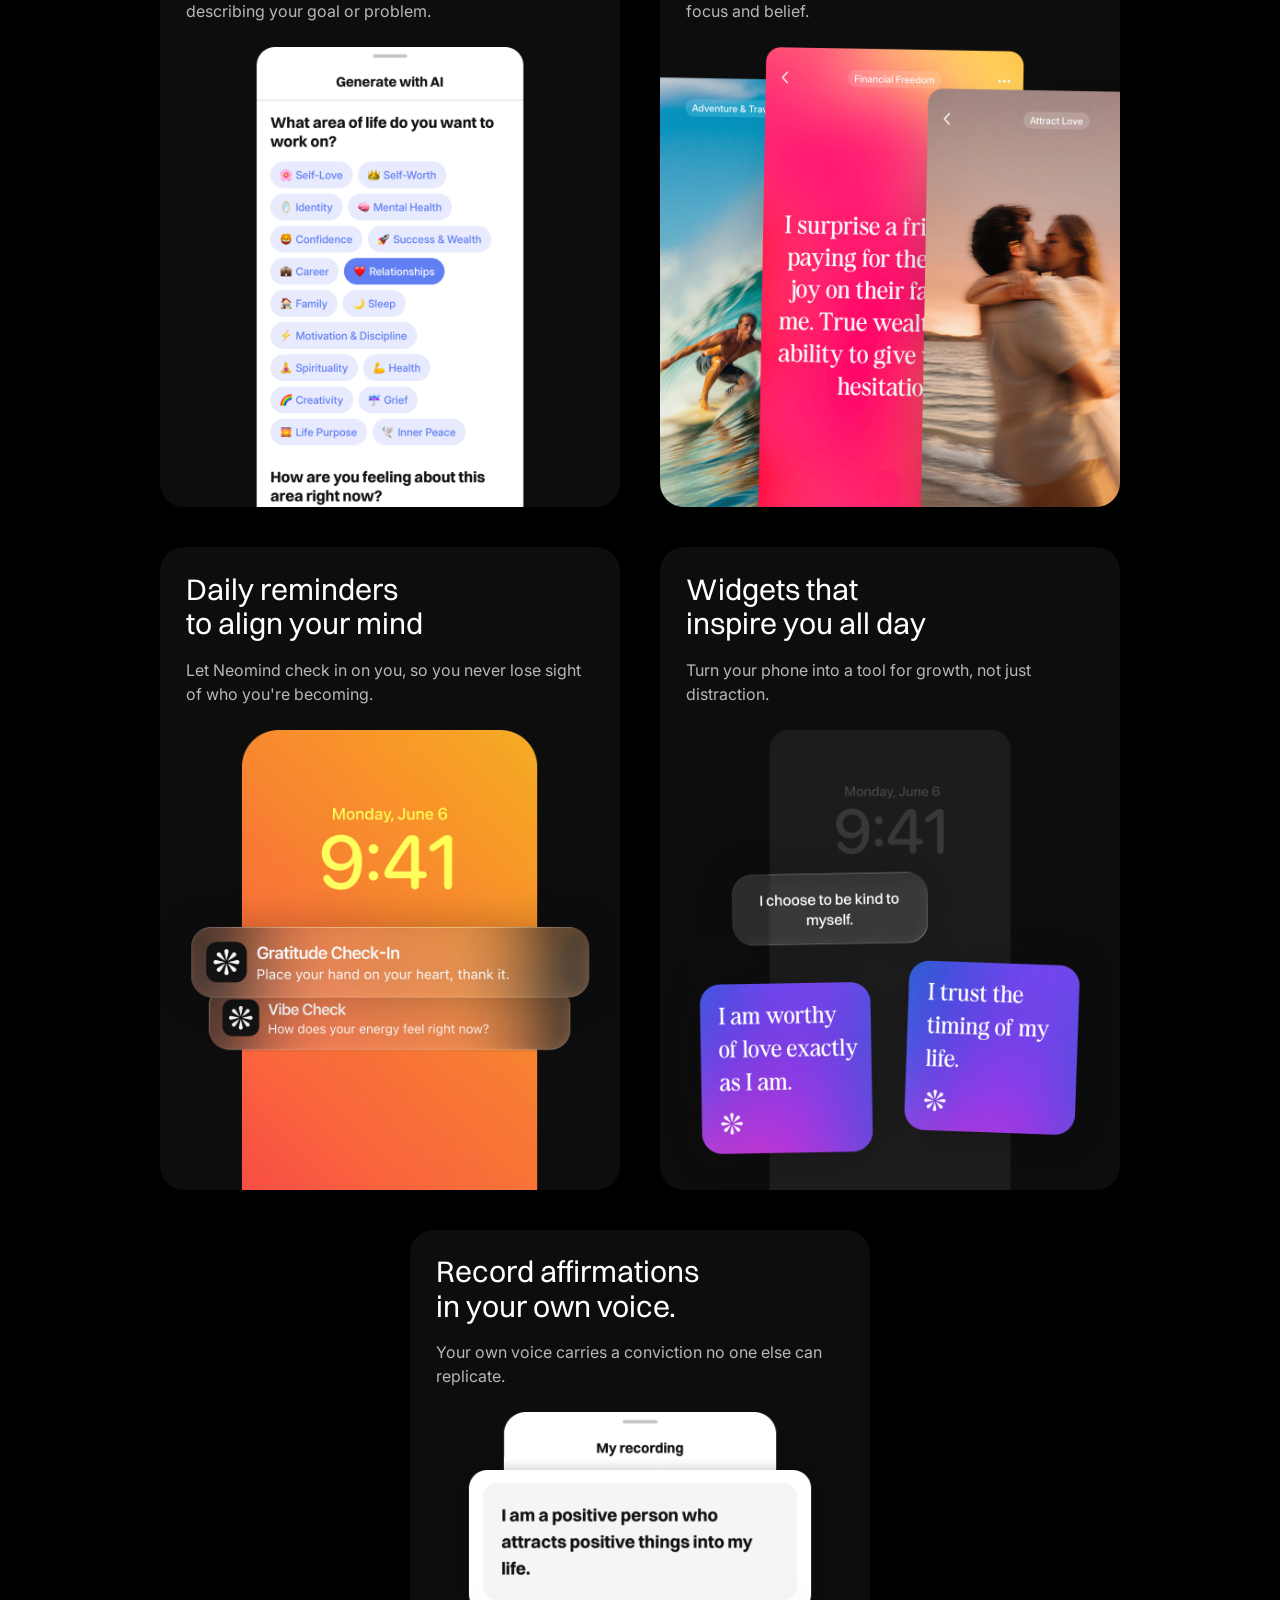
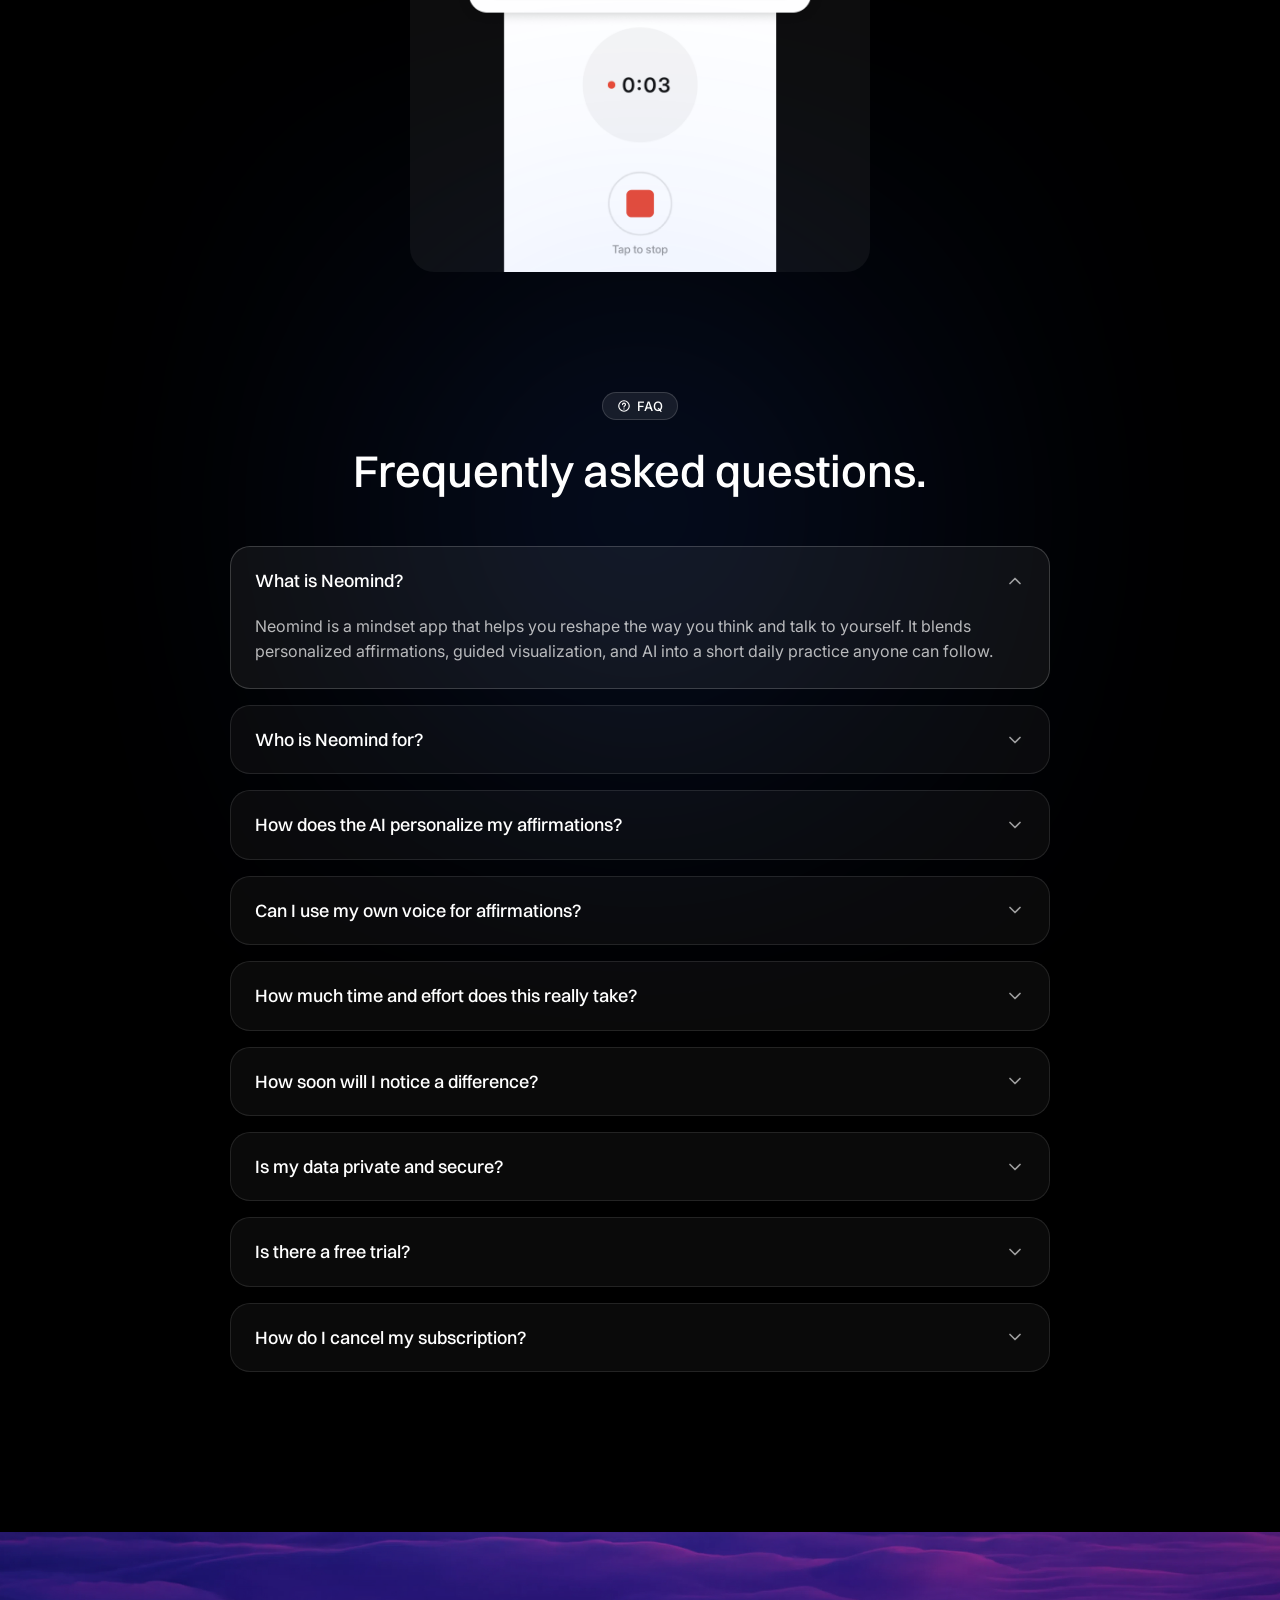
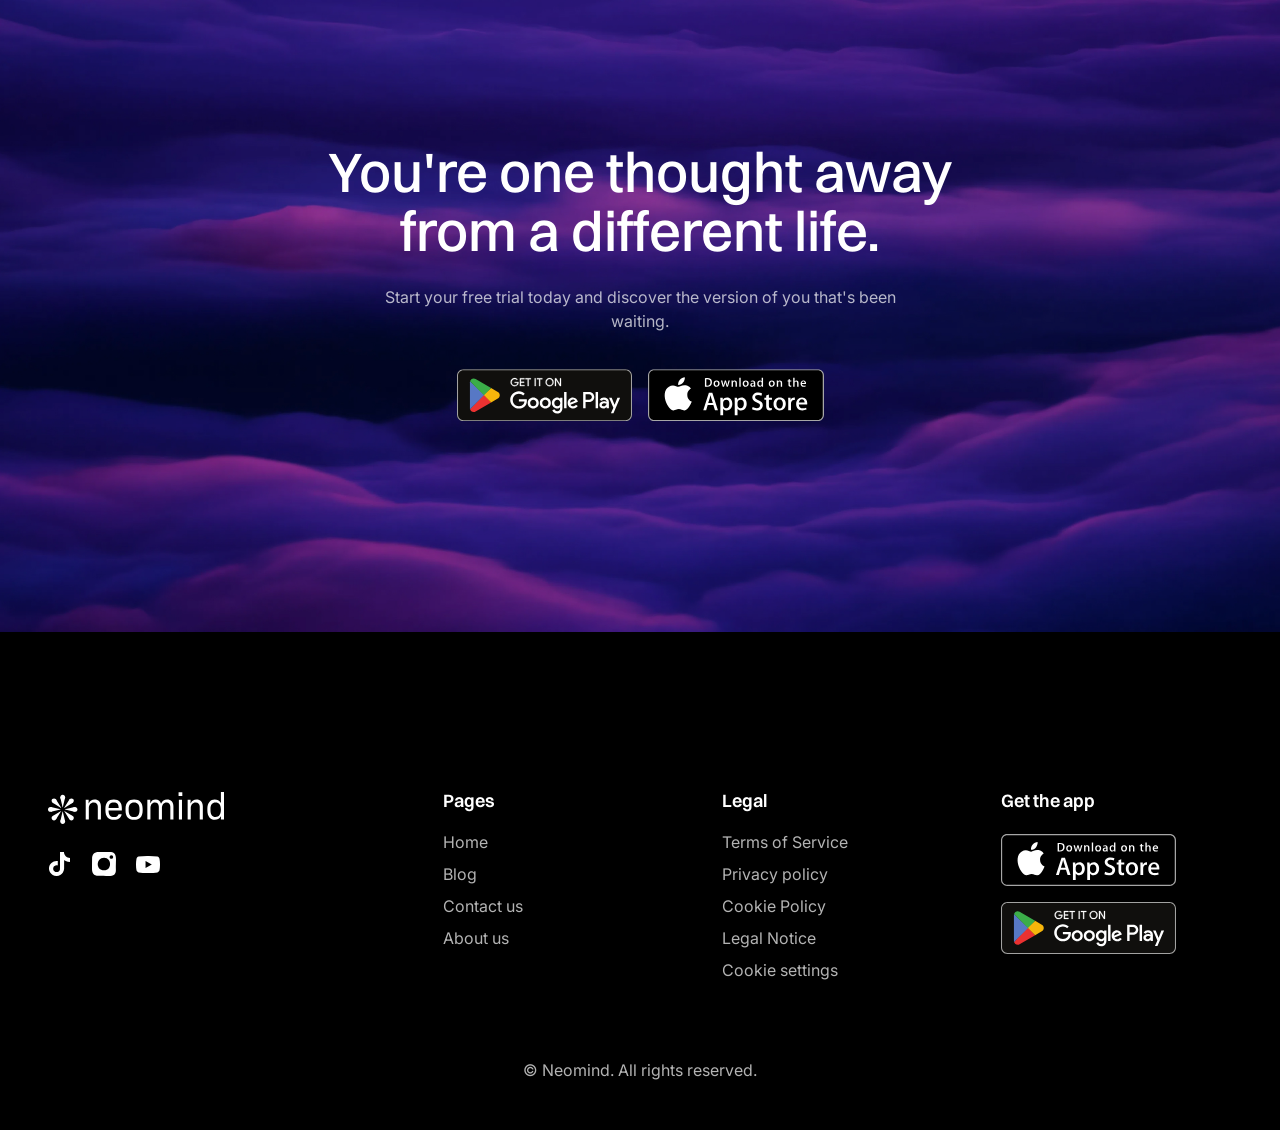
==== commit 441a400e: "Add practice benefit card and center lone last card Insert a "Practice that feels effortless" card b" ====
--- a/index.html
+++ b/index.html
@@ -79,6 +79,12 @@
       </article>
 
       <article class="feature-card">
+        <h3 class="feature-card__title" data-i18n="feature_7_title">Practice that<br>feels effortless</h3>
+        <p class="feature-card__text" data-i18n="feature_7_text">Intuitive swiping, your choice of voice, music, and theme. Just hit play and listen.</p>
+        <img class="feature-card__image" src="assets/images/en/website_practice.png" alt="Neomind affirmation practice screen" loading="lazy">
+      </article>
+
+      <article class="feature-card">
         <h3 class="feature-card__title" data-i18n="feature_2_title">Create Your Own<br>Affirmations with AI</h3>
         <p class="feature-card__text" data-i18n="feature_2_text">Generate personalized affirmations in seconds by describing your goal or problem.</p>
         <img class="feature-card__image" src="assets/images/en/website_generate_ai.png" alt="Neomind AI affirmation generator screen" loading="lazy">
--- a/assets/css/styles.css
+++ b/assets/css/styles.css
@@ -493,6 +493,13 @@
   border-bottom-right-radius: 24px;
 }
 
+/* Center a lone card left over on the last row of the 2-column grid. */
+.feature-card:last-child:nth-child(odd) {
+  grid-column: 1 / -1;
+  width: calc((100% - 40px) / 2);
+  margin-inline: auto;
+}
+
 /* ==========================================================================
    FAQ
    ========================================================================== */
@@ -872,6 +879,11 @@
     grid-template-columns: 1fr;
     gap: 16px;
     margin-top: 36px;
+  }
+
+  .feature-card:last-child:nth-child(odd) {
+    width: 100%;
+    margin-inline: 0;
   }
 
   .feature-card__title {
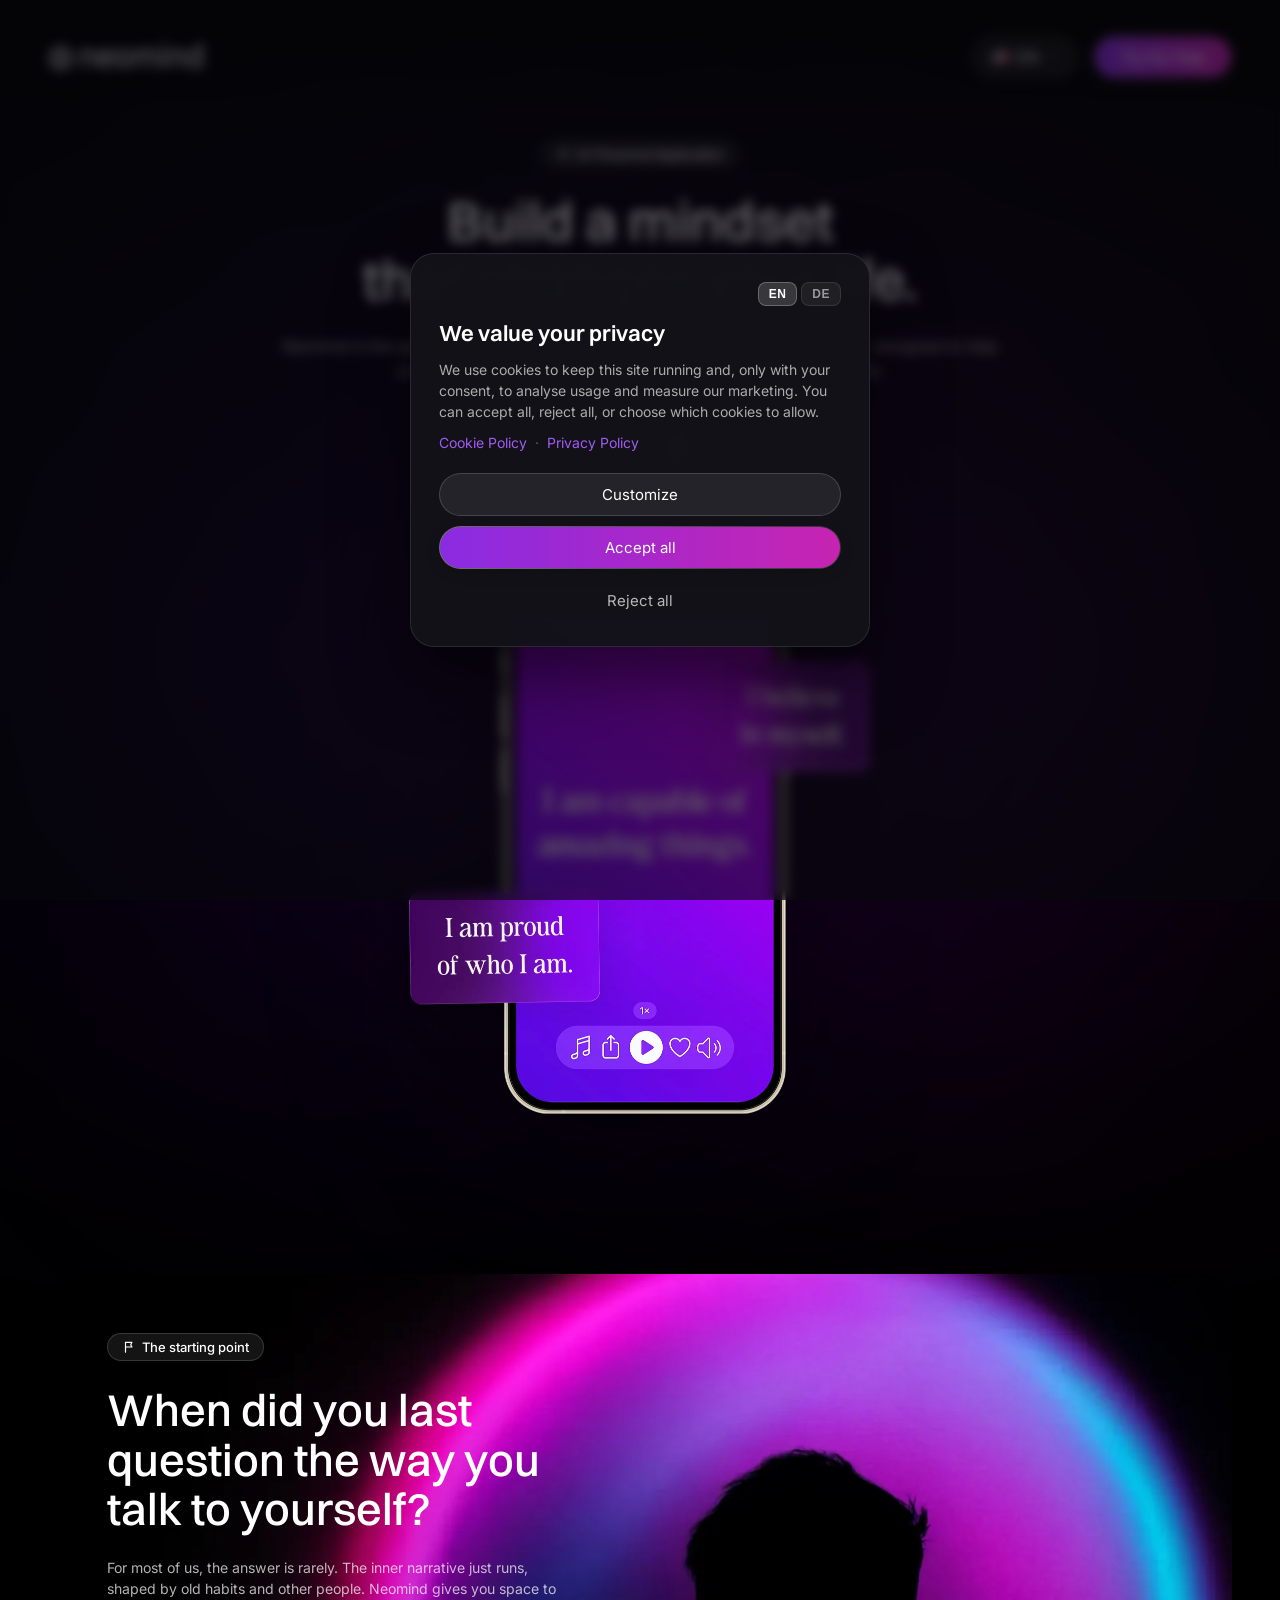
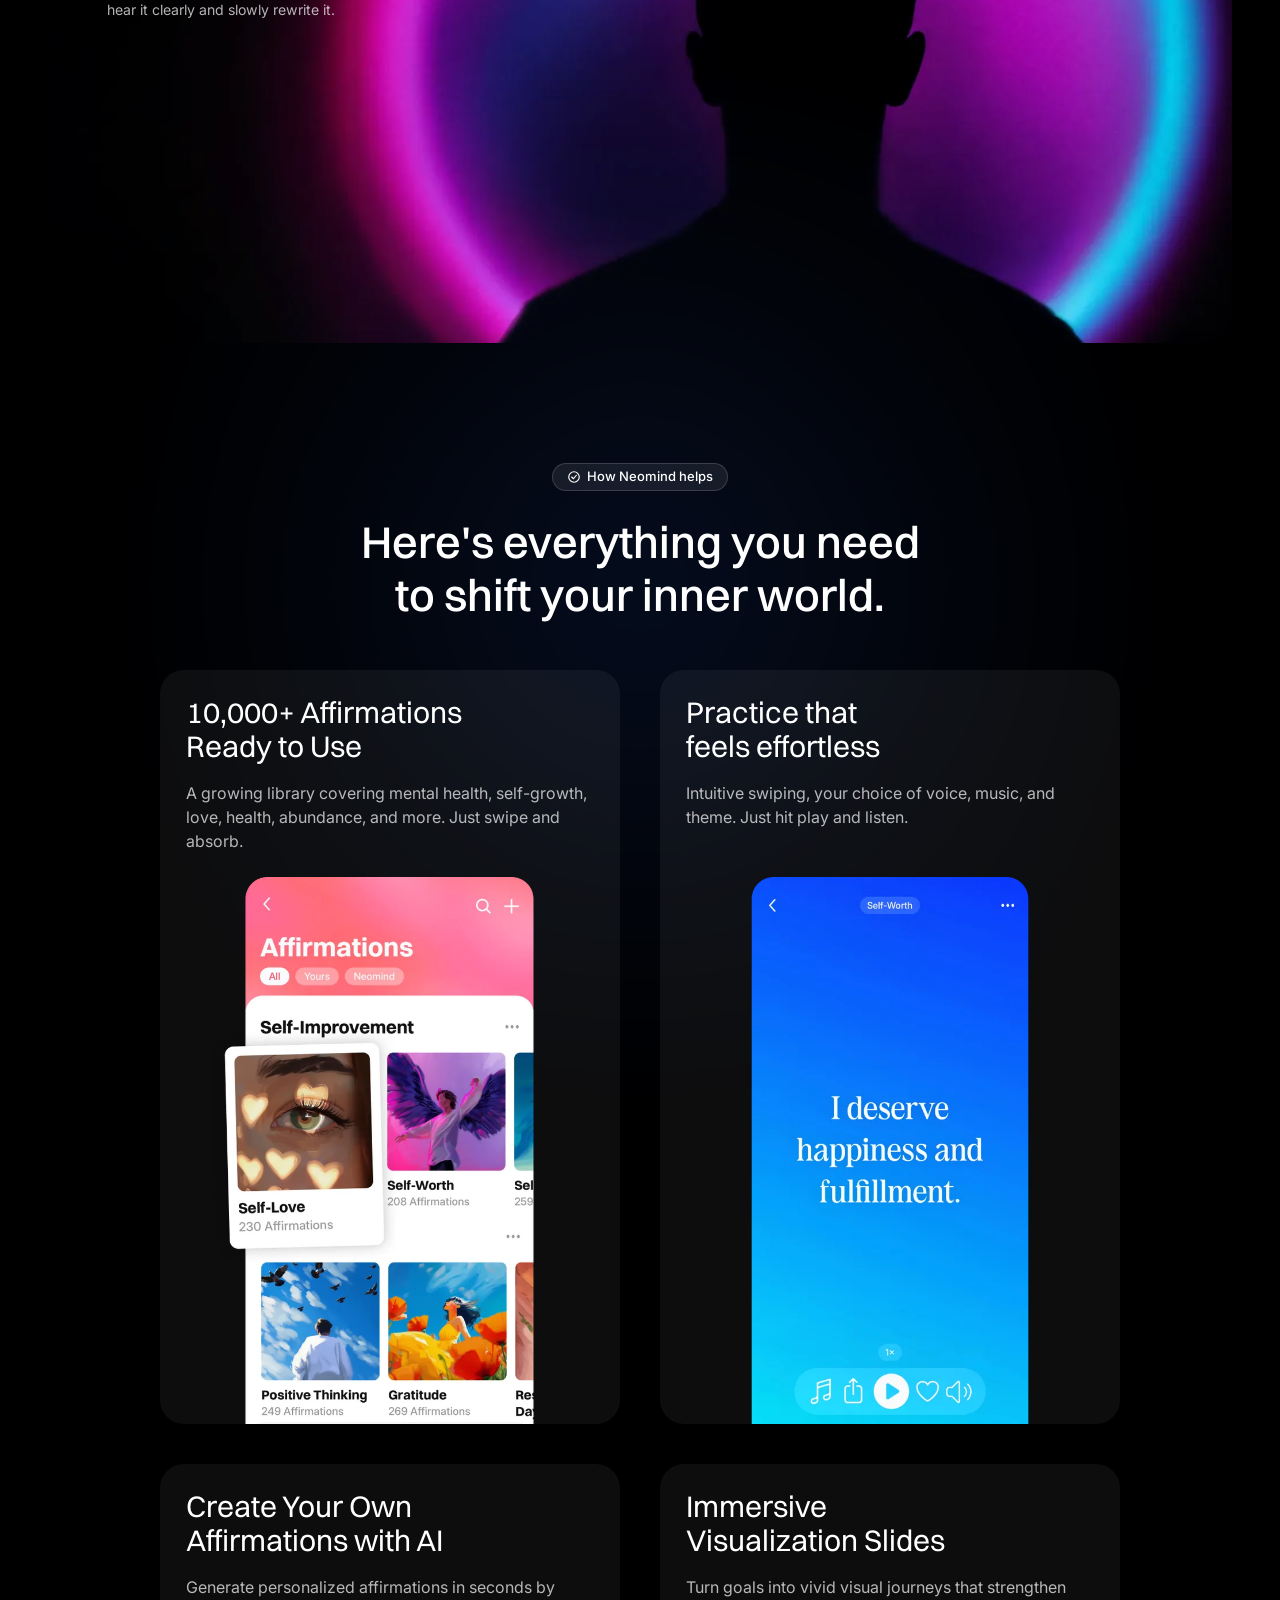
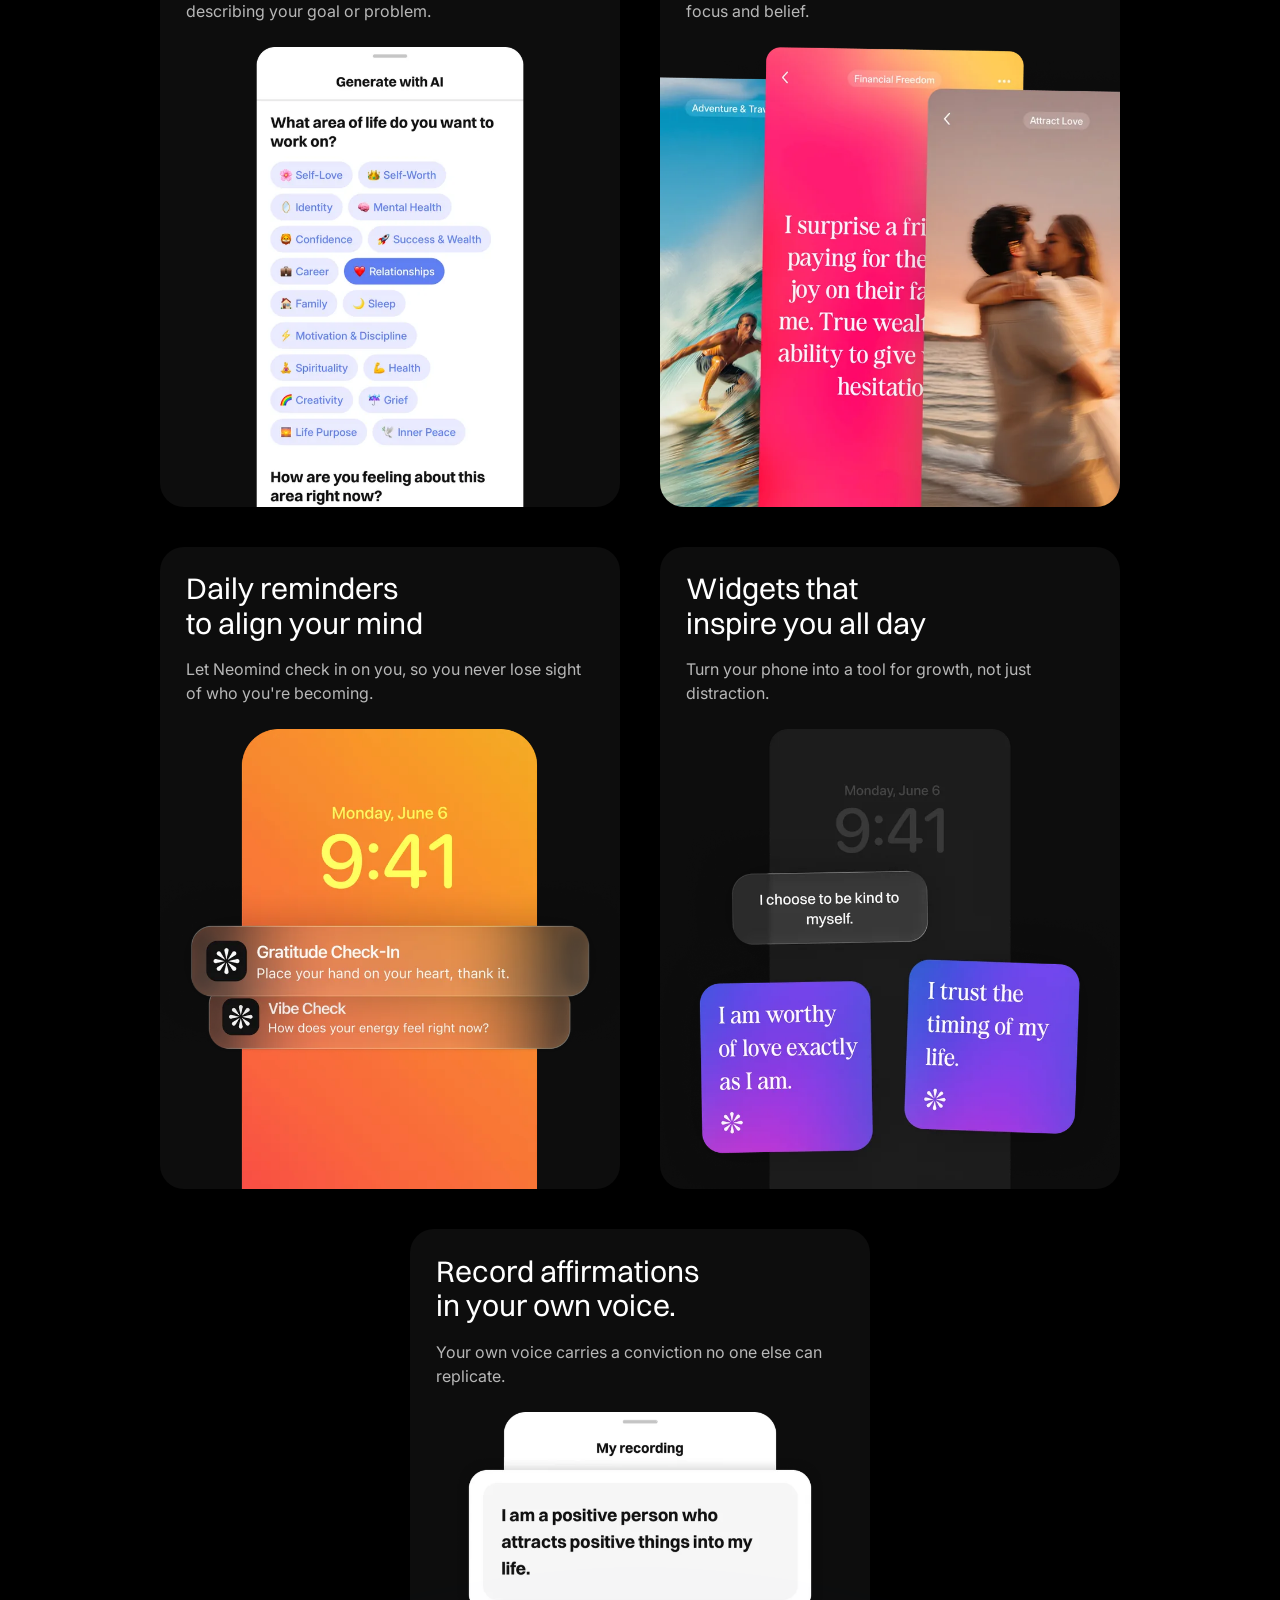
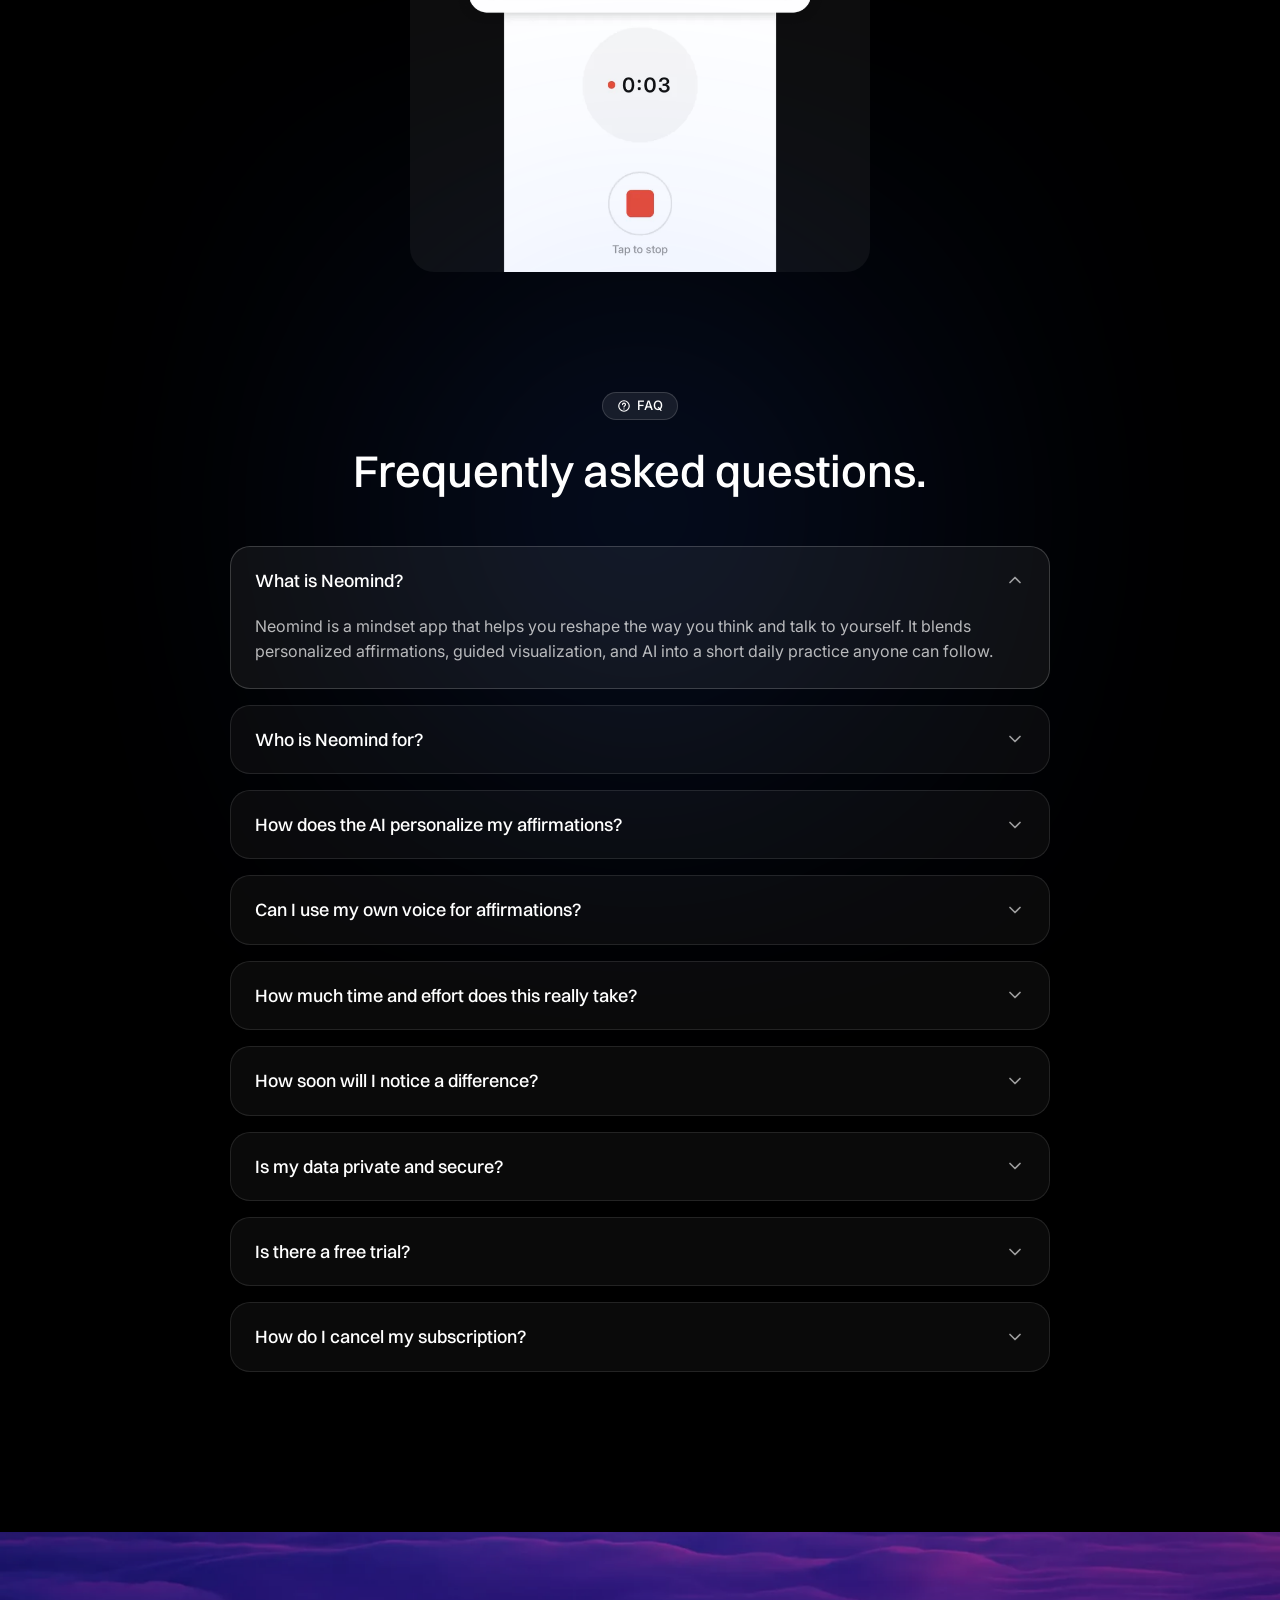
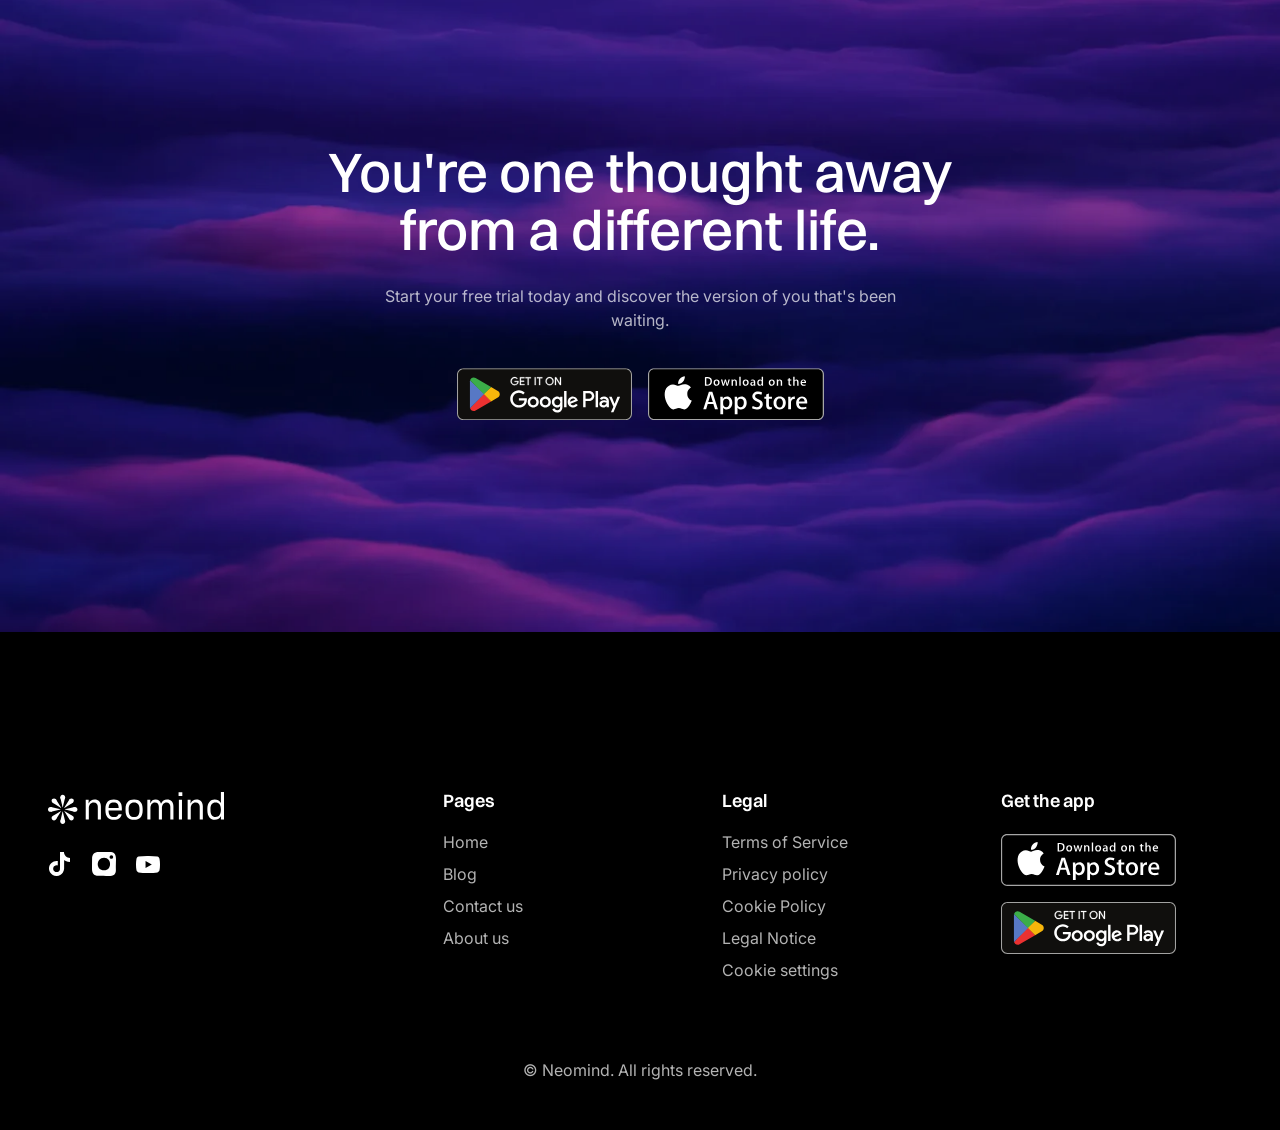
==== commit 734bb46e: "Convert content images from PNG/JPG to WebP Co-Authored-By: Claude Opus 4.8 <noreply@anthropic.com>" ====
--- a/index.html
+++ b/index.html
@@ -38,14 +38,14 @@
       </a>
     </div>
 
-    <img src="assets/images/en/hero.png" alt="Neomind app" class="hero__image" data-i18n-img="hero">
+    <img src="assets/images/en/hero.webp" alt="Neomind app" class="hero__image" data-i18n-img="hero">
   </section>
 
   <section class="problem">
     <div class="problem__card">
       <picture>
-        <source media="(max-width: 768px)" srcset="assets/images/problem_mobile.png">
-        <img src="assets/images/problem.png" alt="" class="problem__image">
+        <source media="(max-width: 768px)" srcset="assets/images/problem_mobile.webp">
+        <img src="assets/images/problem.webp" alt="" class="problem__image">
       </picture>
       <div class="problem__content">
         <span class="hero__eyebrow problem__eyebrow">
@@ -75,43 +75,43 @@
       <article class="feature-card">
         <h3 class="feature-card__title" data-i18n="feature_1_title">10,000+ Affirmations<br>Ready to Use</h3>
         <p class="feature-card__text" data-i18n="feature_1_text">A growing library covering mental health, self-growth, love, health, abundance, and more. Just swipe and absorb.</p>
-        <img class="feature-card__image" src="assets/images/en/website_affirmations.png" alt="Neomind affirmations screen" loading="lazy">
+        <img class="feature-card__image" src="assets/images/en/website_affirmations.webp" alt="Neomind affirmations screen" loading="lazy">
       </article>
 
       <article class="feature-card">
         <h3 class="feature-card__title" data-i18n="feature_7_title">Practice that<br>feels effortless</h3>
         <p class="feature-card__text" data-i18n="feature_7_text">Intuitive swiping, your choice of voice, music, and theme. Just hit play and listen.</p>
-        <img class="feature-card__image" src="assets/images/en/website_practice.png" alt="Neomind affirmation practice screen" loading="lazy">
+        <img class="feature-card__image" src="assets/images/en/website_practice.webp" alt="Neomind affirmation practice screen" loading="lazy">
       </article>
 
       <article class="feature-card">
         <h3 class="feature-card__title" data-i18n="feature_2_title">Create Your Own<br>Affirmations with AI</h3>
         <p class="feature-card__text" data-i18n="feature_2_text">Generate personalized affirmations in seconds by describing your goal or problem.</p>
-        <img class="feature-card__image" src="assets/images/en/website_generate_ai.png" alt="Neomind AI affirmation generator screen" loading="lazy">
+        <img class="feature-card__image" src="assets/images/en/website_generate_ai.webp" alt="Neomind AI affirmation generator screen" loading="lazy">
       </article>
 
       <article class="feature-card">
         <h3 class="feature-card__title" data-i18n="feature_3_title">Immersive<br>Visualization Slides</h3>
         <p class="feature-card__text" data-i18n="feature_3_text">Turn goals into vivid visual journeys that strengthen focus and belief.</p>
-        <img class="feature-card__image" src="assets/images/en/website_slides.png" alt="Neomind visualization slides screen" loading="lazy">
+        <img class="feature-card__image" src="assets/images/en/website_slides.webp" alt="Neomind visualization slides screen" loading="lazy">
       </article>
 
       <article class="feature-card">
         <h3 class="feature-card__title" data-i18n="feature_4_title">Daily reminders<br>to align your mind</h3>
         <p class="feature-card__text" data-i18n="feature_4_text">Let Neomind check in on you, so you never lose sight of who you're becoming.</p>
-        <img class="feature-card__image" src="assets/images/en/website_reminders.png" alt="Neomind daily reminders screen" loading="lazy">
+        <img class="feature-card__image" src="assets/images/en/website_reminders.webp" alt="Neomind daily reminders screen" loading="lazy">
       </article>
 
       <article class="feature-card">
         <h3 class="feature-card__title" data-i18n="feature_5_title">Widgets that<br>inspire you all day</h3>
         <p class="feature-card__text" data-i18n="feature_5_text">Turn your phone into a tool for growth, not just distraction.</p>
-        <img class="feature-card__image" src="assets/images/en/website_widgets.png" alt="Neomind home screen widgets" loading="lazy">
+        <img class="feature-card__image" src="assets/images/en/website_widgets.webp" alt="Neomind home screen widgets" loading="lazy">
       </article>
 
       <article class="feature-card">
         <h3 class="feature-card__title" data-i18n="feature_6_title">Record affirmations<br>in your own voice.</h3>
         <p class="feature-card__text" data-i18n="feature_6_text">Your own voice carries a conviction no one else can replicate.</p>
-        <img class="feature-card__image" src="assets/images/en/website_record.png" alt="Neomind voice recording screen" loading="lazy">
+        <img class="feature-card__image" src="assets/images/en/website_record.webp" alt="Neomind voice recording screen" loading="lazy">
       </article>
     </div>
   </section>
@@ -132,7 +132,7 @@
   </section>
 
   <section class="cta">
-    <img src="assets/images/clouds.jpg" alt="" class="cta__image">
+    <img src="assets/images/clouds.webp" alt="" class="cta__image">
     <div class="cta__content">
       <h2 class="headline cta__headline" data-i18n="cta_headline">You're one thought away from a different life.</h2>
       <p class="cta__subheadline" data-i18n="cta_subheadline">Start your free trial today and discover the version of you that's been waiting.</p>
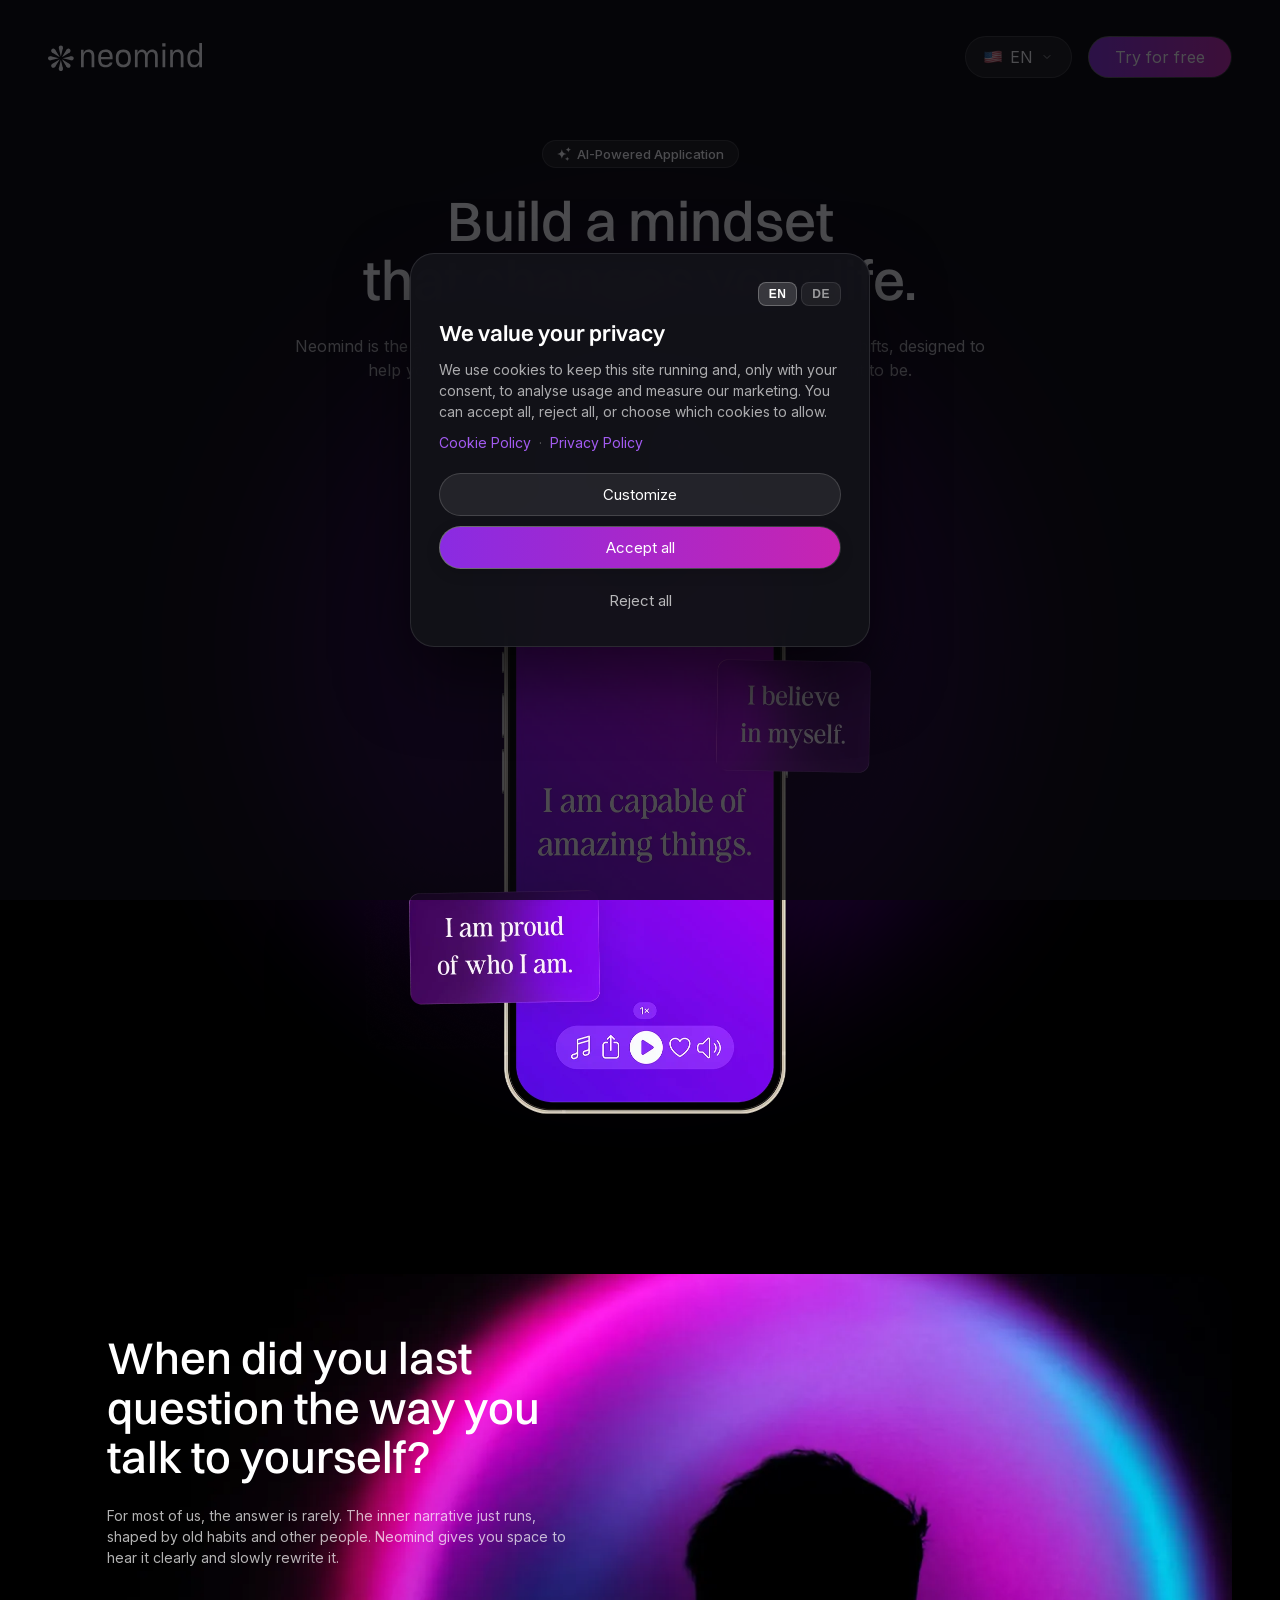
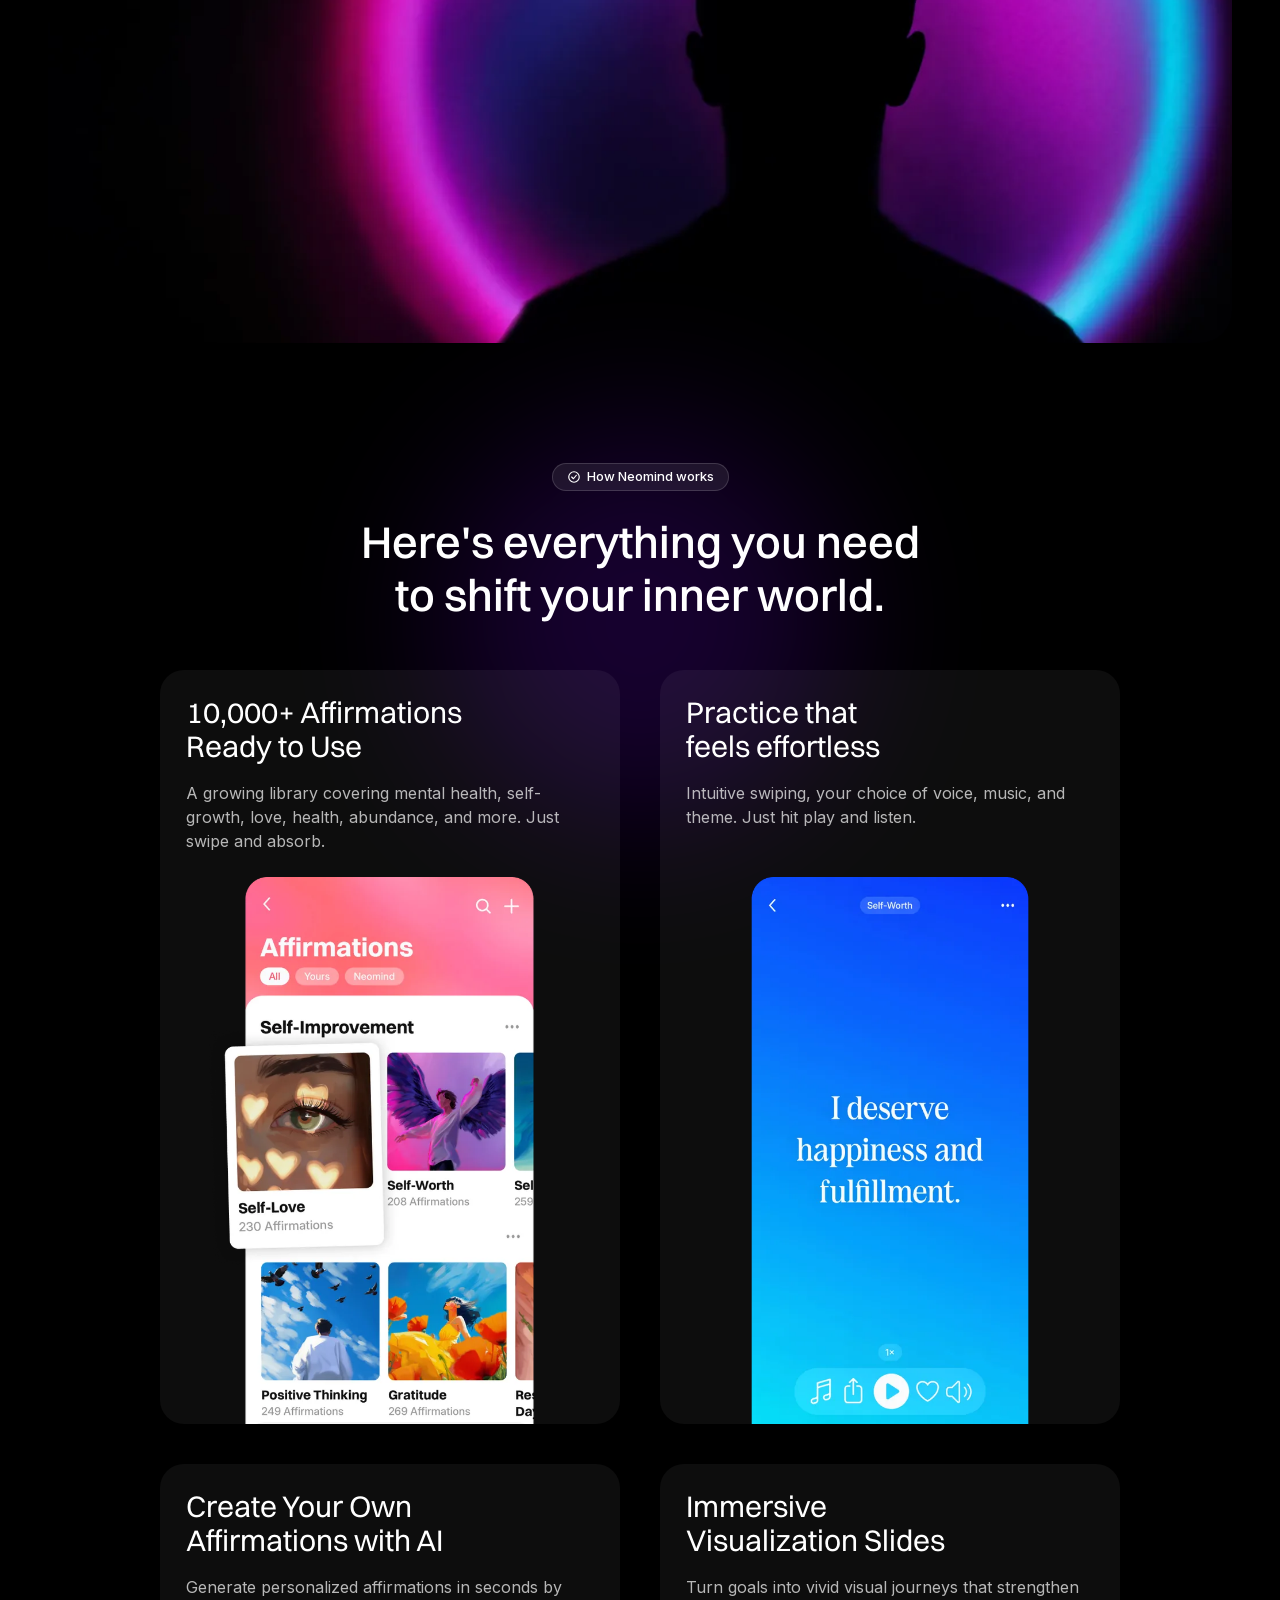
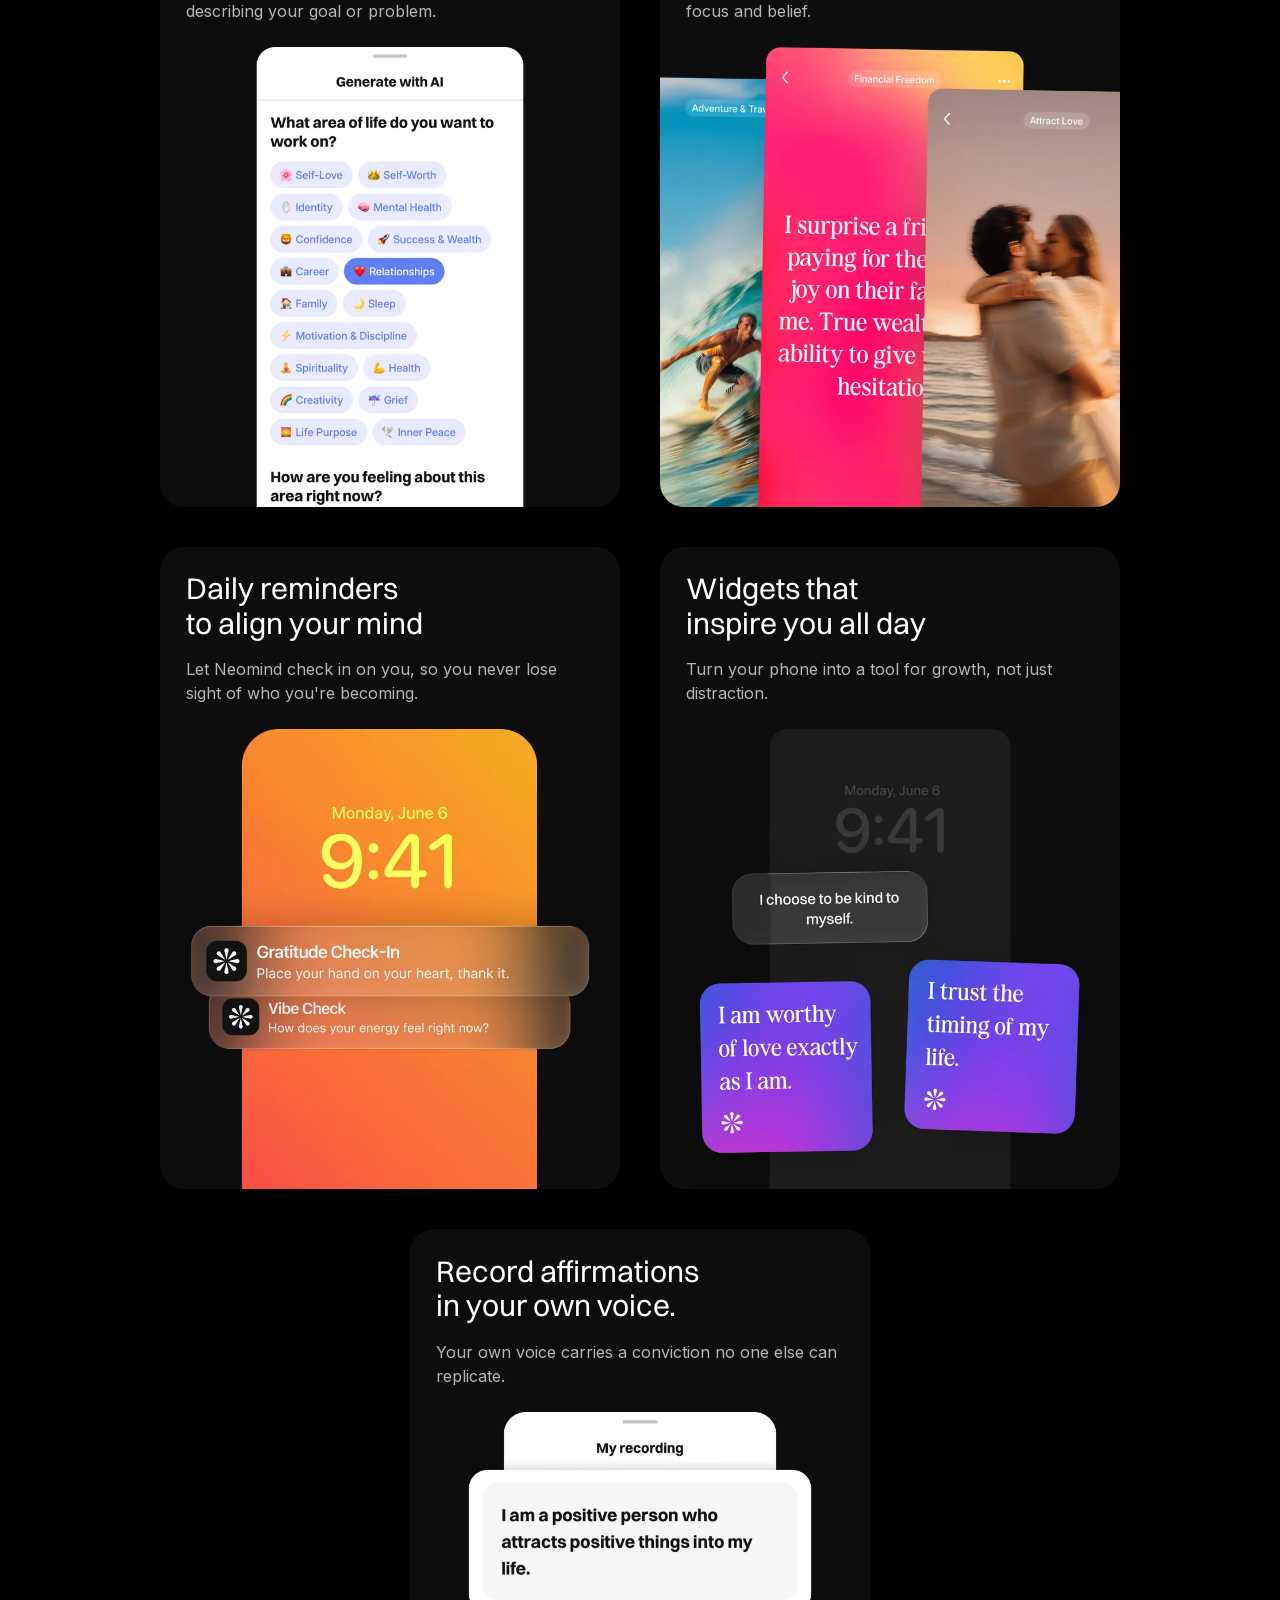
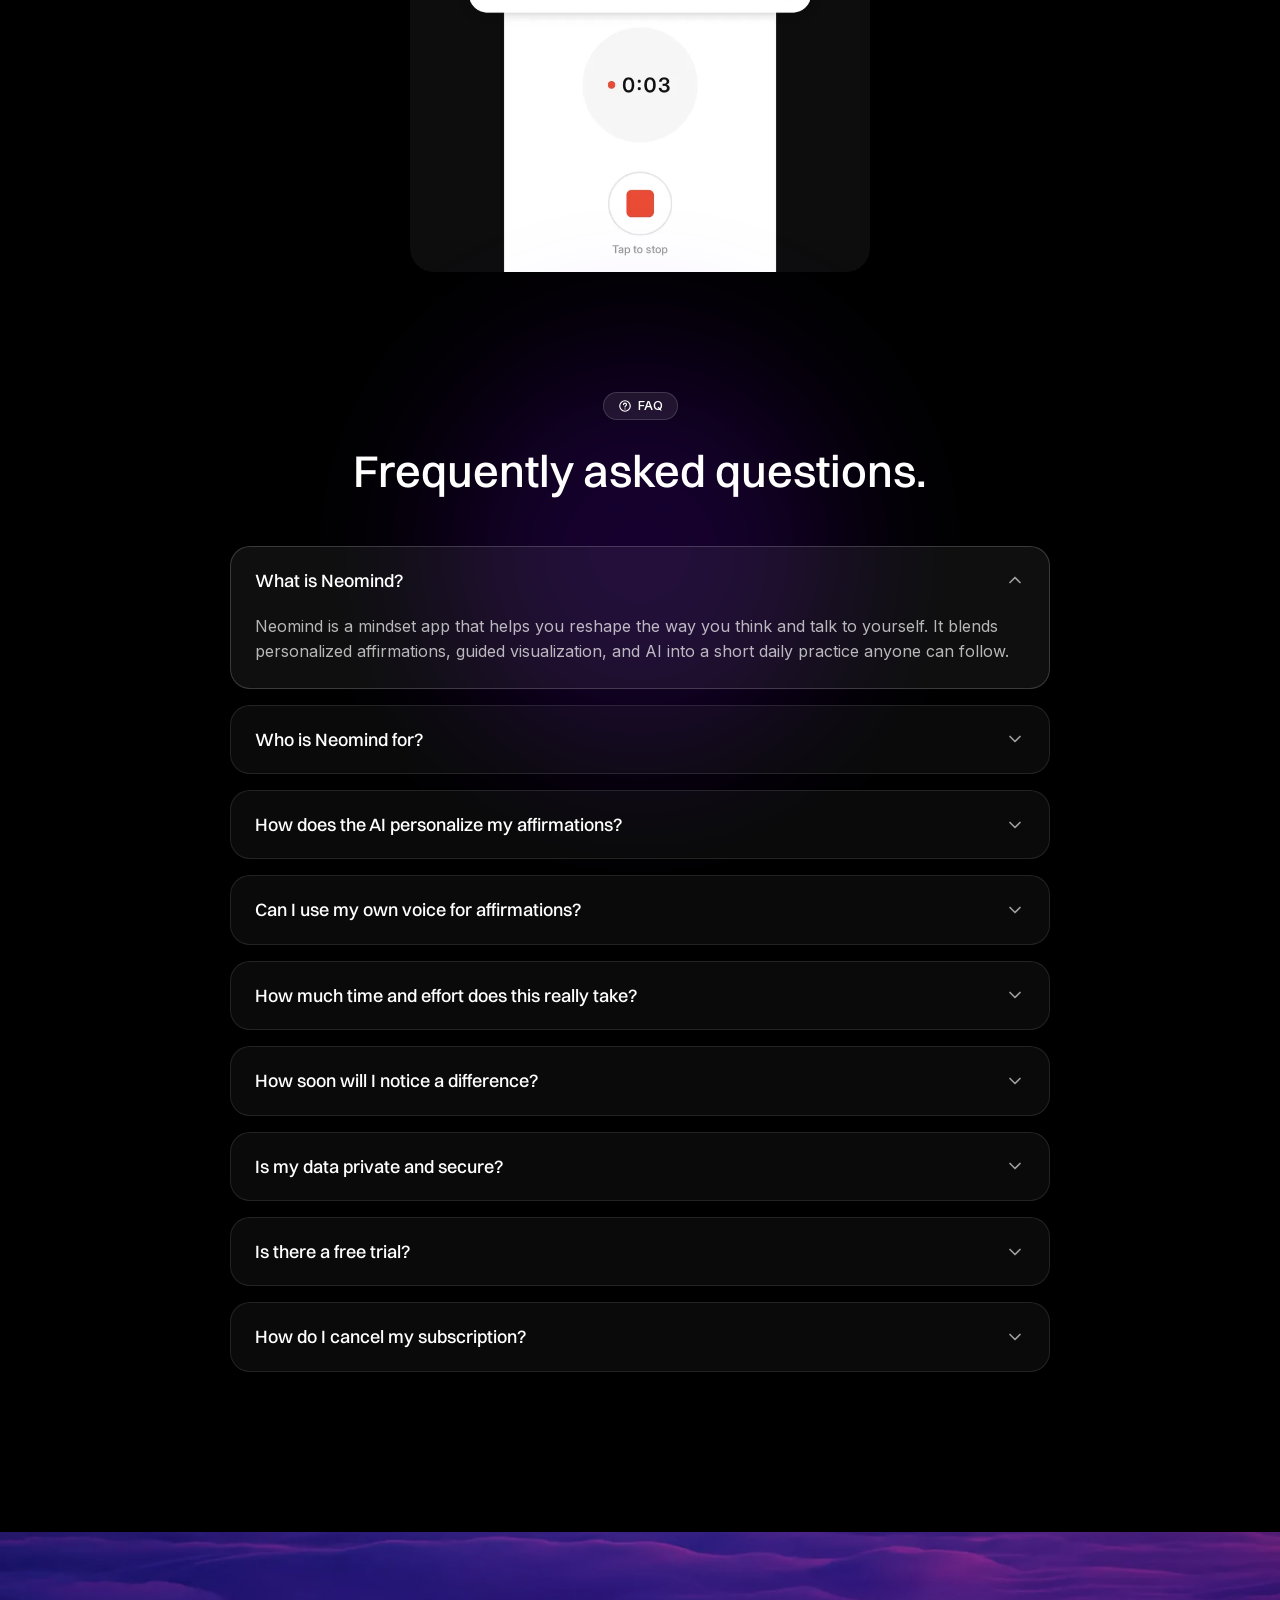
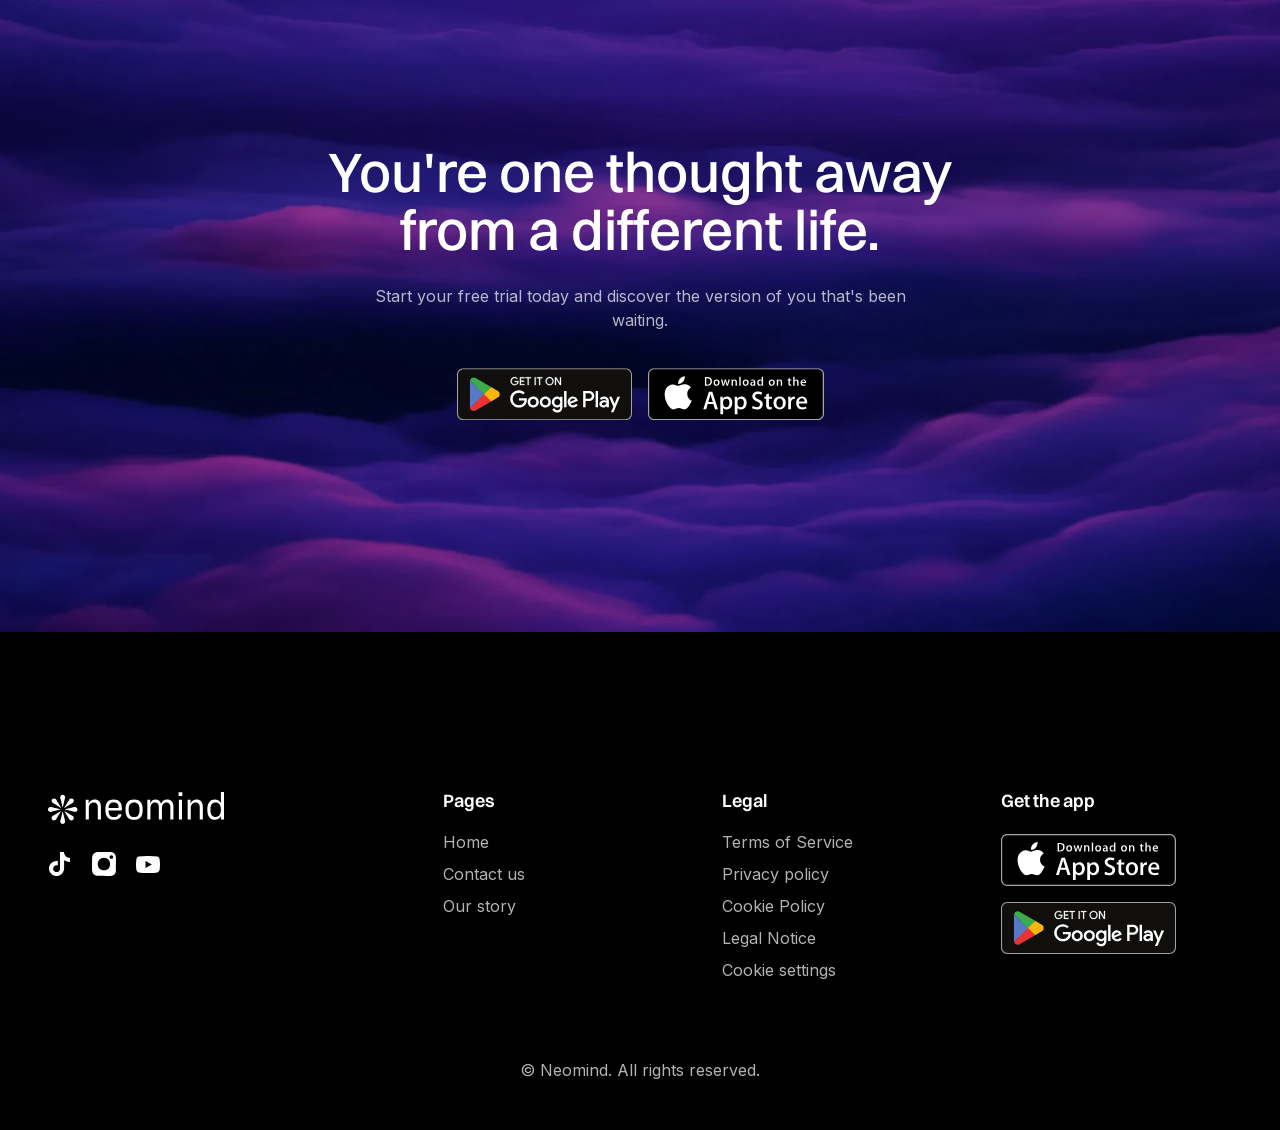
==== commit fc50f3b4: "Optimize load for mobile Safari: self-host fonts, trim glows/blur Self-host Inter (single variable W" ====
--- a/index.html
+++ b/index.html
@@ -5,18 +5,15 @@
   <meta name="viewport" content="width=device-width, initial-scale=1.0">
   <title data-i18n="title_home">Neomind · AI-Powered Mindset App</title>
   <link rel="icon" type="image/png" href="assets/icons/special/neomind_app_watermark_icon.png">
-  <link rel="preconnect" href="https://fonts.googleapis.com">
-  <link rel="preconnect" href="https://fonts.gstatic.com" crossorigin>
-  <link href="https://fonts.googleapis.com/css2?family=Inter:wght@400;500;600&display=swap" rel="stylesheet">
+  <link rel="preload" href="assets/fonts/woff2/Inter-var.woff2" as="font" type="font/woff2" crossorigin>
+  <link rel="preload" href="assets/images/en/hero.webp" as="image" fetchpriority="high">
   <link rel="stylesheet" href="assets/css/styles.css">
 </head>
 <body>
   <!-- Header, footer, download modal and QR widget are injected by
        assets/js/layout.js so they stay identical across every page. -->
   <div class="bg-glows" aria-hidden="true">
-    <span class="hero__glow hero__glow--1"></span>
     <span class="hero__glow hero__glow--2"></span>
-    <span class="hero__glow hero__glow--3"></span>
   </div>
 
   <section class="hero">
@@ -38,7 +35,7 @@
       </a>
     </div>
 
-    <img src="assets/images/en/hero.webp" alt="Neomind app" class="hero__image" data-i18n-img="hero">
+    <img src="assets/images/en/hero.webp" alt="Neomind app" class="hero__image" data-i18n-img="hero" fetchpriority="high">
   </section>
 
   <section class="problem">
@@ -48,12 +45,6 @@
         <img src="assets/images/problem.webp" alt="" class="problem__image">
       </picture>
       <div class="problem__content">
-        <span class="hero__eyebrow problem__eyebrow">
-          <svg class="hero__eyebrow-icon" width="14" height="14" viewBox="0 0 24 24" fill="none" xmlns="http://www.w3.org/2000/svg" aria-hidden="true">
-            <path d="M6 21V4M6 4h11l-2 4 2 4H6" stroke="currentColor" stroke-width="2" stroke-linecap="round" stroke-linejoin="round"/>
-          </svg>
-          <span data-i18n="problem_eyebrow">The starting point</span>
-        </span>
         <h2 class="headline" data-i18n="problem_headline">When did you last question the way you talk to yourself?</h2>
         <p class="problem__text" data-i18n="problem_text">For most of us, the answer is rarely. The inner narrative just runs, shaped by old habits and other people. Neomind gives you space to hear it clearly and slowly rewrite it.</p>
       </div>
@@ -67,7 +58,7 @@
         <circle cx="12" cy="12" r="9" stroke="currentColor" stroke-width="2"/>
         <path d="M8 12l3 3 5-6" stroke="currentColor" stroke-width="2" stroke-linecap="round" stroke-linejoin="round"/>
       </svg>
-      <span data-i18n="features_eyebrow">How Neomind helps</span>
+      <span data-i18n="features_eyebrow">How Neomind works</span>
     </span>
     <h2 class="headline features__headline" data-i18n="features_headline">Here's everything you need to shift your inner world.</h2>
 
--- a/assets/css/styles.css
+++ b/assets/css/styles.css
@@ -1,65 +1,75 @@
 /* ==========================================================================
    Fonts
    ========================================================================== */
+/* Inter (body) self-hosted as a single variable font, latin subset. */
+@font-face {
+  font-family: 'Inter';
+  src: url('../fonts/woff2/Inter-var.woff2') format('woff2');
+  font-weight: 100 900;
+  font-style: normal;
+  font-display: swap;
+}
+
+/* Switzer (headlines) self-hosted as WOFF2. */
 @font-face {
   font-family: 'Switzer';
-  src: url('../fonts/Switzer (OTF)/Switzer-Thin.otf') format('opentype');
+  src: url('../fonts/woff2/Switzer-Thin.woff2') format('woff2');
   font-weight: 100;
   font-style: normal;
   font-display: swap;
 }
 @font-face {
   font-family: 'Switzer';
-  src: url('../fonts/Switzer (OTF)/Switzer-Extralight.otf') format('opentype');
+  src: url('../fonts/woff2/Switzer-Extralight.woff2') format('woff2');
   font-weight: 200;
   font-style: normal;
   font-display: swap;
 }
 @font-face {
   font-family: 'Switzer';
-  src: url('../fonts/Switzer (OTF)/Switzer-Light.otf') format('opentype');
+  src: url('../fonts/woff2/Switzer-Light.woff2') format('woff2');
   font-weight: 300;
   font-style: normal;
   font-display: swap;
 }
 @font-face {
   font-family: 'Switzer';
-  src: url('../fonts/Switzer (OTF)/Switzer-Regular.otf') format('opentype');
+  src: url('../fonts/woff2/Switzer-Regular.woff2') format('woff2');
   font-weight: 400;
   font-style: normal;
   font-display: swap;
 }
 @font-face {
   font-family: 'Switzer';
-  src: url('../fonts/Switzer (OTF)/Switzer-Medium.otf') format('opentype');
+  src: url('../fonts/woff2/Switzer-Medium.woff2') format('woff2');
   font-weight: 500;
   font-style: normal;
   font-display: swap;
 }
 @font-face {
   font-family: 'Switzer';
-  src: url('../fonts/Switzer (OTF)/Switzer-Semibold.otf') format('opentype');
+  src: url('../fonts/woff2/Switzer-Semibold.woff2') format('woff2');
   font-weight: 600;
   font-style: normal;
   font-display: swap;
 }
 @font-face {
   font-family: 'Switzer';
-  src: url('../fonts/Switzer (OTF)/Switzer-Bold.otf') format('opentype');
+  src: url('../fonts/woff2/Switzer-Bold.woff2') format('woff2');
   font-weight: 700;
   font-style: normal;
   font-display: swap;
 }
 @font-face {
   font-family: 'Switzer';
-  src: url('../fonts/Switzer (OTF)/Switzer-Extrabold.otf') format('opentype');
+  src: url('../fonts/woff2/Switzer-Extrabold.woff2') format('woff2');
   font-weight: 800;
   font-style: normal;
   font-display: swap;
 }
 @font-face {
   font-family: 'Switzer';
-  src: url('../fonts/Switzer (OTF)/Switzer-Black.otf') format('opentype');
+  src: url('../fonts/woff2/Switzer-Black.woff2') format('woff2');
   font-weight: 900;
   font-style: normal;
   font-display: swap;
@@ -331,25 +341,16 @@
   position: absolute;
   top: calc(50% + 200px);
   left: 50%;
-  width: 250px;
-  height: 250px;
+  width: 700px;
+  height: 700px;
   border-radius: 50%;
-  filter: blur(250px);
-}
-
-.hero__glow--1 {
-  background-color: #7207EA;
-  transform: translate(-180%, -50%);
+  opacity: 0.25;
+  filter: blur(90px);
 }
 
 .hero__glow--2 {
   background-color: #8D02F1;
   transform: translate(-50%, -50%);
-}
-
-.hero__glow--3 {
-  background-color: #C301EE;
-  transform: translate(80%, -50%);
 }
 
 /* Smaller accent glow behind the Features and FAQ headlines */
@@ -358,12 +359,12 @@
   top: 0;
   left: 50%;
   transform: translateX(-50%);
-  width: 320px;
-  height: 320px;
+  width: 400px;
+  height: 400px;
   border-radius: 50%;
-  background-color: #2F6BFF;
-  filter: blur(180px);
-  opacity: 0.45;
+  background-color: #7207EA;
+  filter: blur(80px);
+  opacity: 0.2;
   z-index: -1;
   pointer-events: none;
 }
@@ -1308,6 +1309,80 @@
 }
 
 /* ==========================================================================
+   About page
+   ========================================================================== */
+.about__portrait {
+  margin: 32px 0 8px;
+  display: flex;
+  flex-direction: column;
+  align-items: stretch;
+  gap: 12px;
+}
+
+.about__photo {
+  width: 100%;
+  aspect-ratio: 16 / 9;
+  border-radius: 16px;
+  object-fit: cover;
+  border: 1px solid rgba(255, 255, 255, 0.12);
+}
+
+.about__photo--placeholder {
+  display: flex;
+  align-items: center;
+  justify-content: center;
+  background: linear-gradient(135deg, rgba(163, 91, 242, 0.45), rgba(163, 91, 242, 0.08));
+  color: rgba(255, 255, 255, 0.7);
+  font-size: 15px;
+  font-weight: 500;
+  letter-spacing: 0.02em;
+  user-select: none;
+}
+
+.about__caption {
+  margin: 0;
+  color: rgba(255, 255, 255, 0.5);
+  font-size: 14px;
+}
+
+.about__greeting {
+  margin-top: 24px;
+  color: #FFFFFF;
+  font-size: 20px;
+  font-weight: 600;
+}
+
+.about__question {
+  margin: 32px 0 0;
+  color: #FFFFFF;
+  font-size: 19px;
+  font-weight: 600;
+  line-height: 1.5;
+}
+
+.about__question + .legal__text {
+  margin-top: 16px;
+}
+
+.about__signoff {
+  margin: 28px 0 0;
+  color: #FFFFFF;
+  font-size: 16px;
+  font-weight: 600;
+  line-height: 1.7;
+}
+
+.about__role {
+  color: rgba(255, 255, 255, 0.5);
+  font-size: 14px;
+  font-weight: 400;
+}
+
+.about__contact {
+  margin-top: 28px;
+}
+
+/* ==========================================================================
    Cookie consent banner
    ========================================================================== */
 /* "Cookie settings" reopen control in the footer, styled like a footer link. */
@@ -1330,9 +1405,10 @@
   align-items: center;
   justify-content: center;
   padding: 24px;
-  background: rgba(8, 8, 12, 0.6);
-  backdrop-filter: blur(6px);
-  -webkit-backdrop-filter: blur(6px);
+  /* Plain dim rather than a full-viewport backdrop blur: the blur repainted the
+     whole screen on first load, which was costly on mobile Safari. The dialog
+     itself keeps its own blur below. */
+  background: rgba(8, 8, 12, 0.72);
   opacity: 0;
   transition: opacity 0.25s ease;
 }
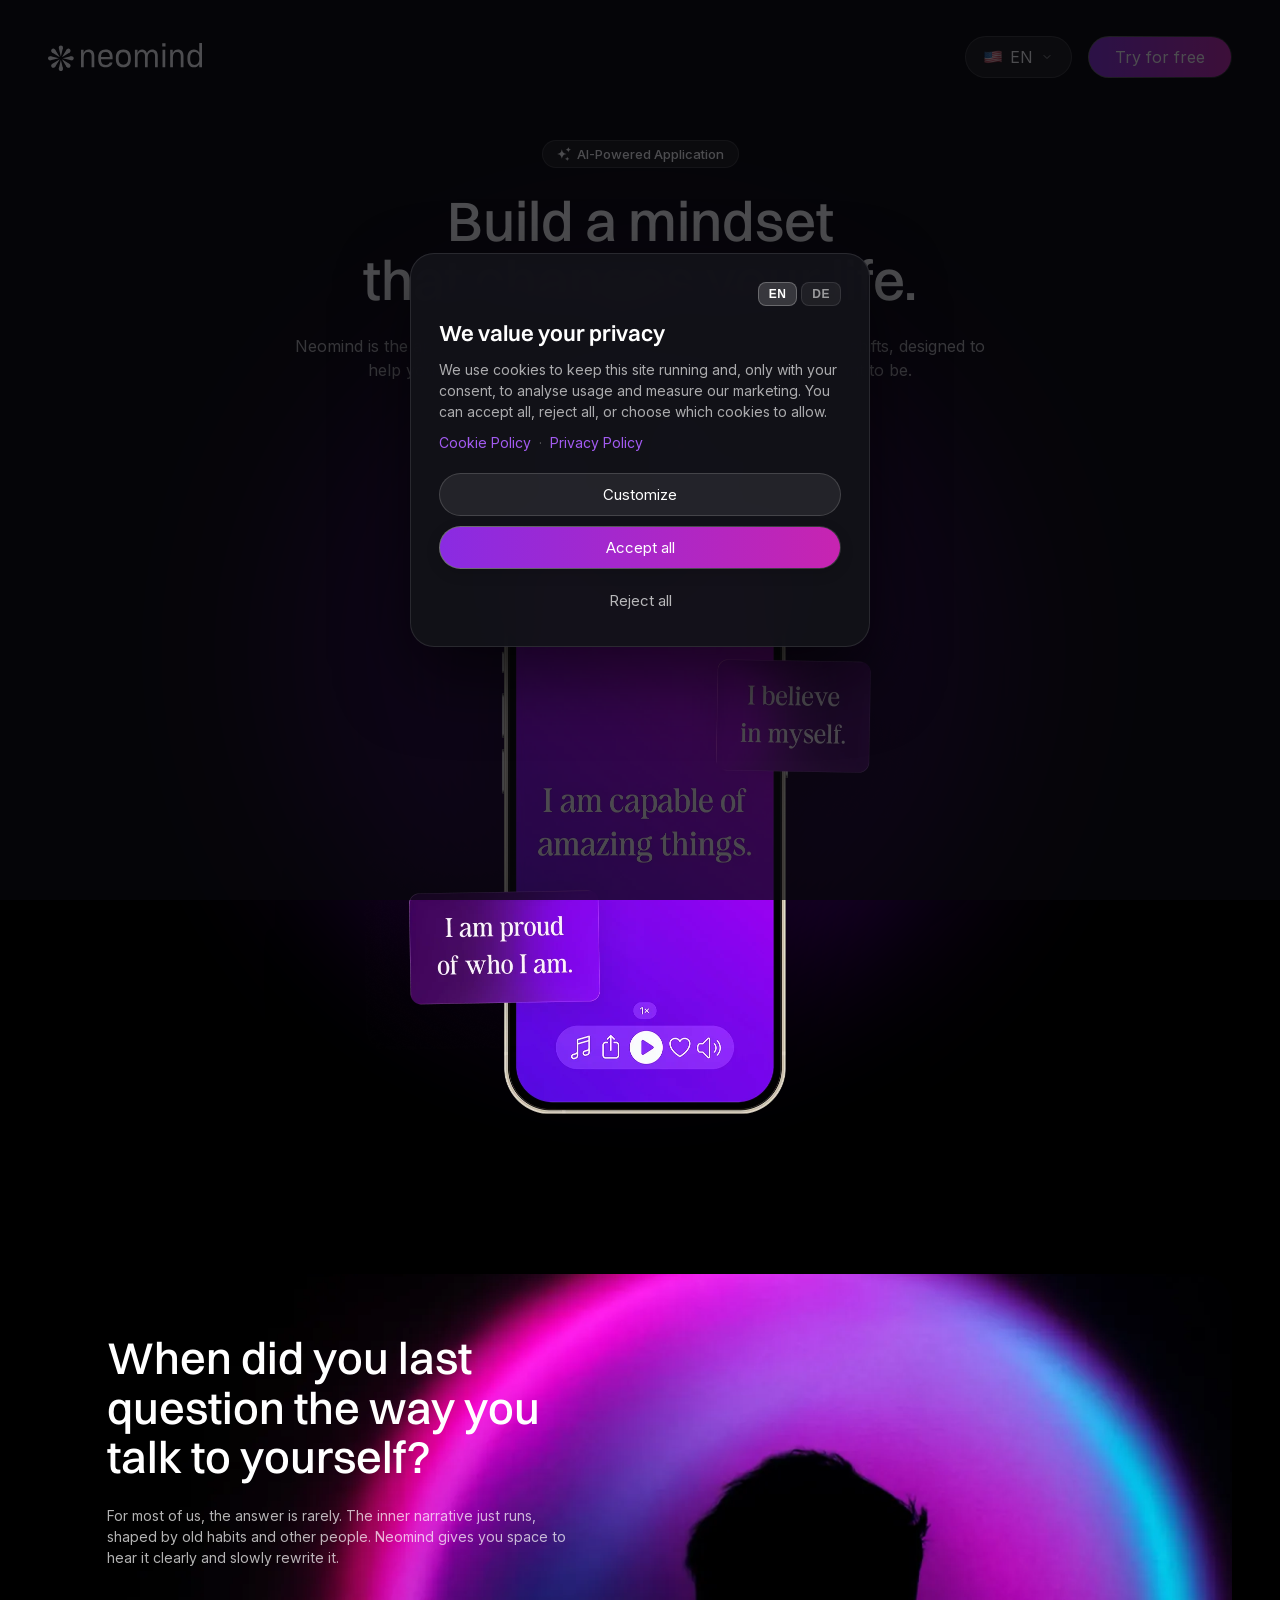
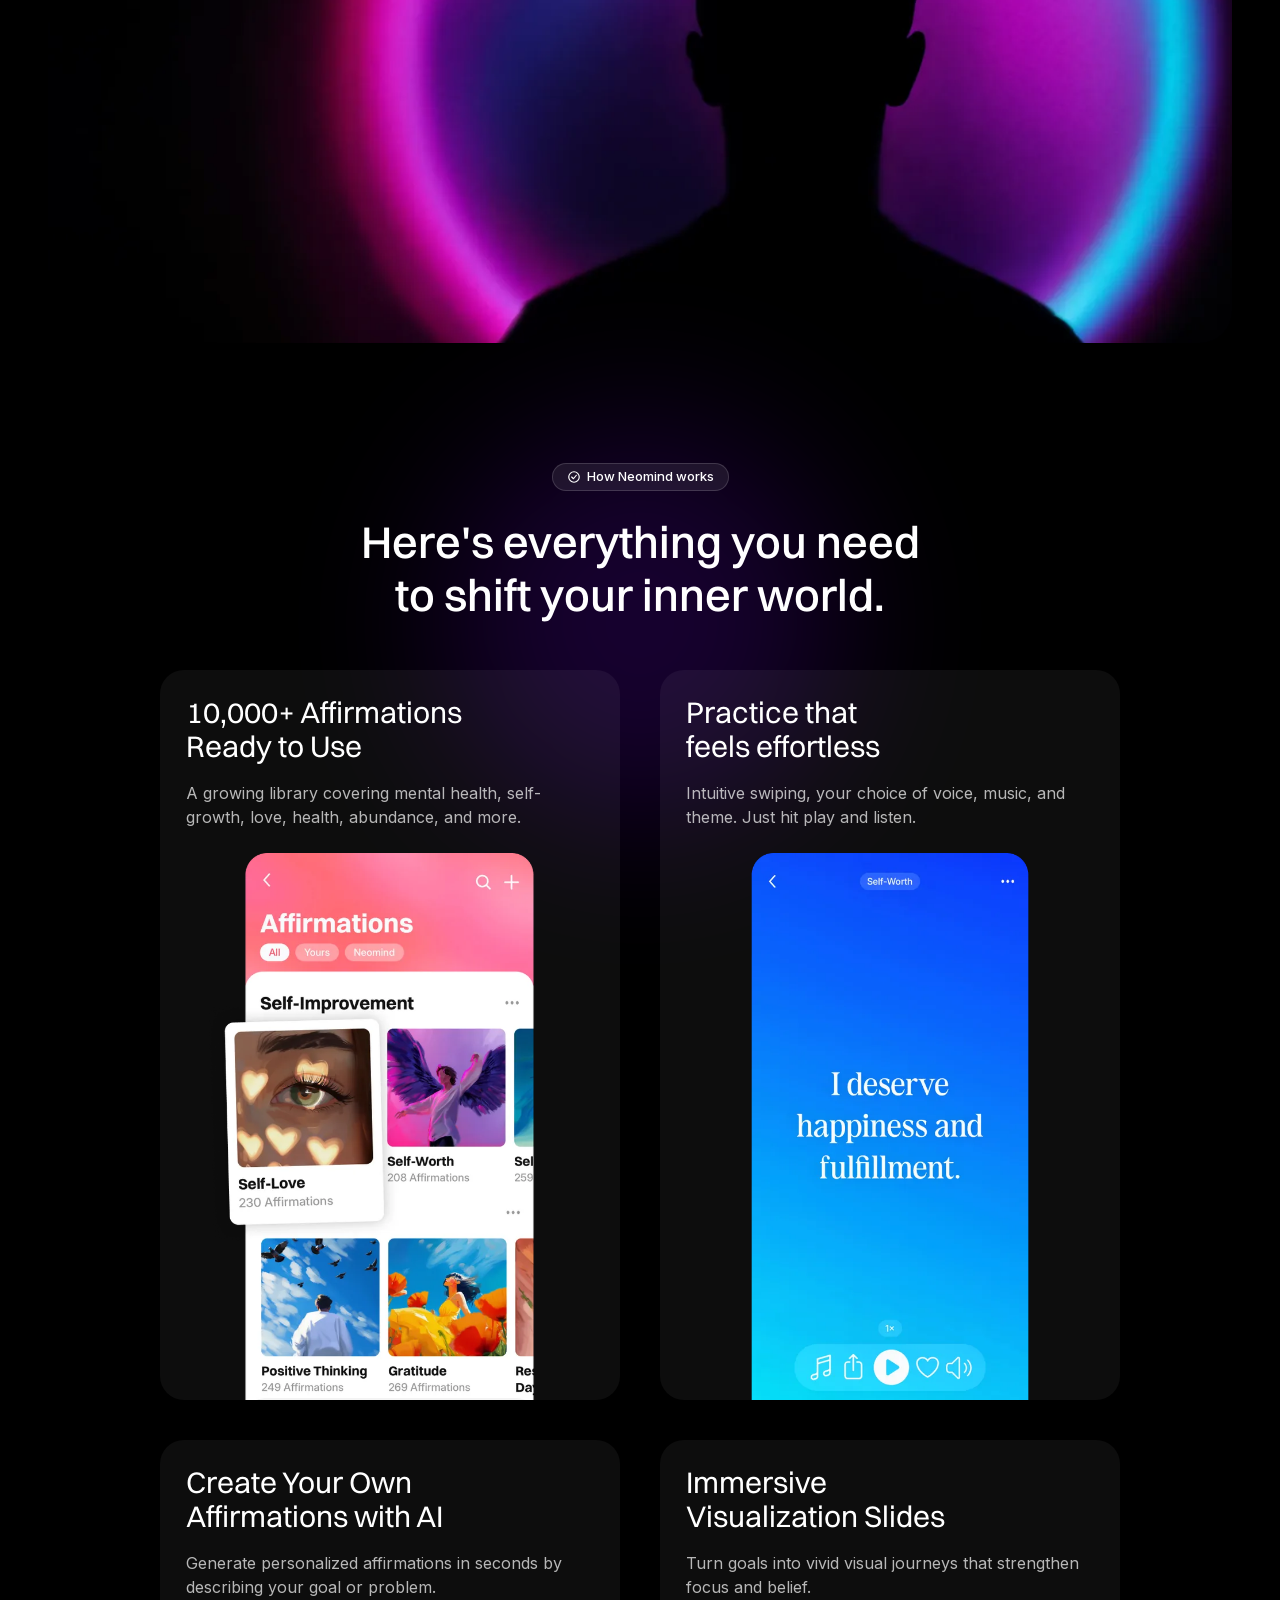
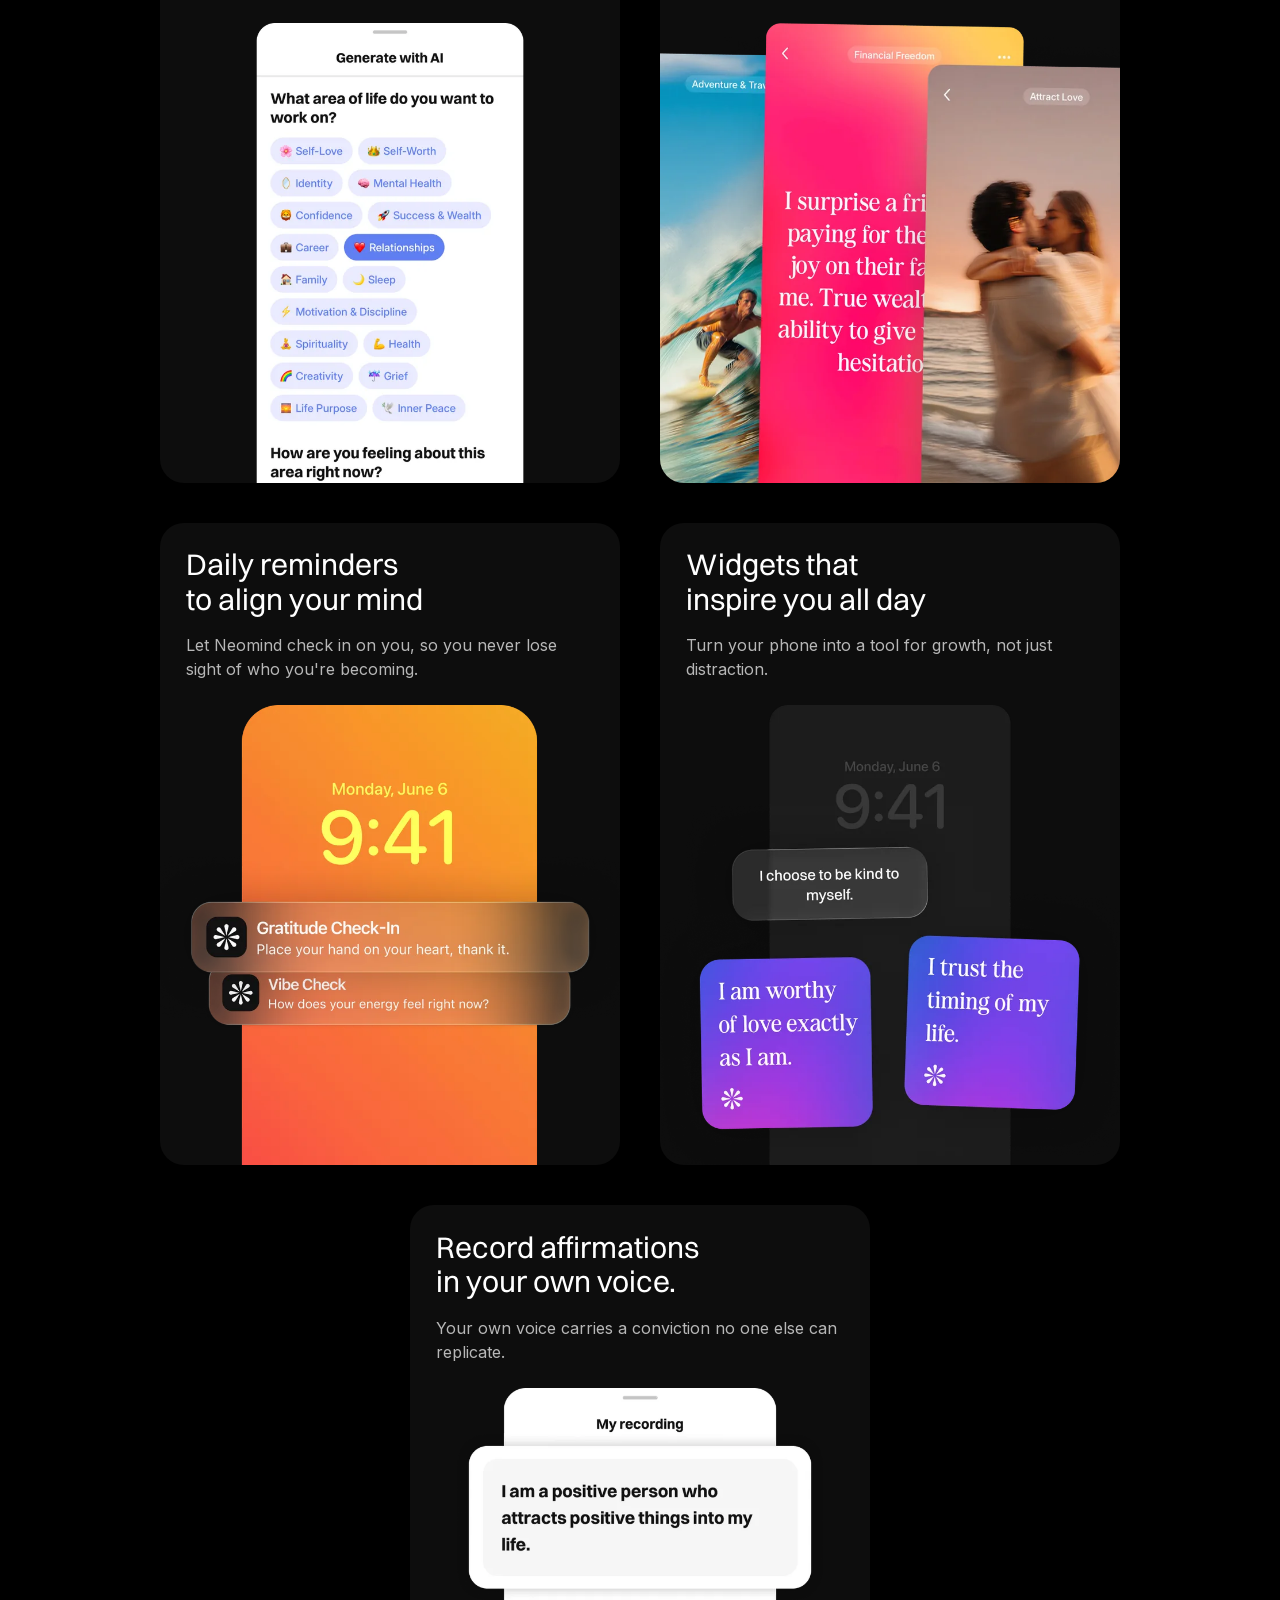
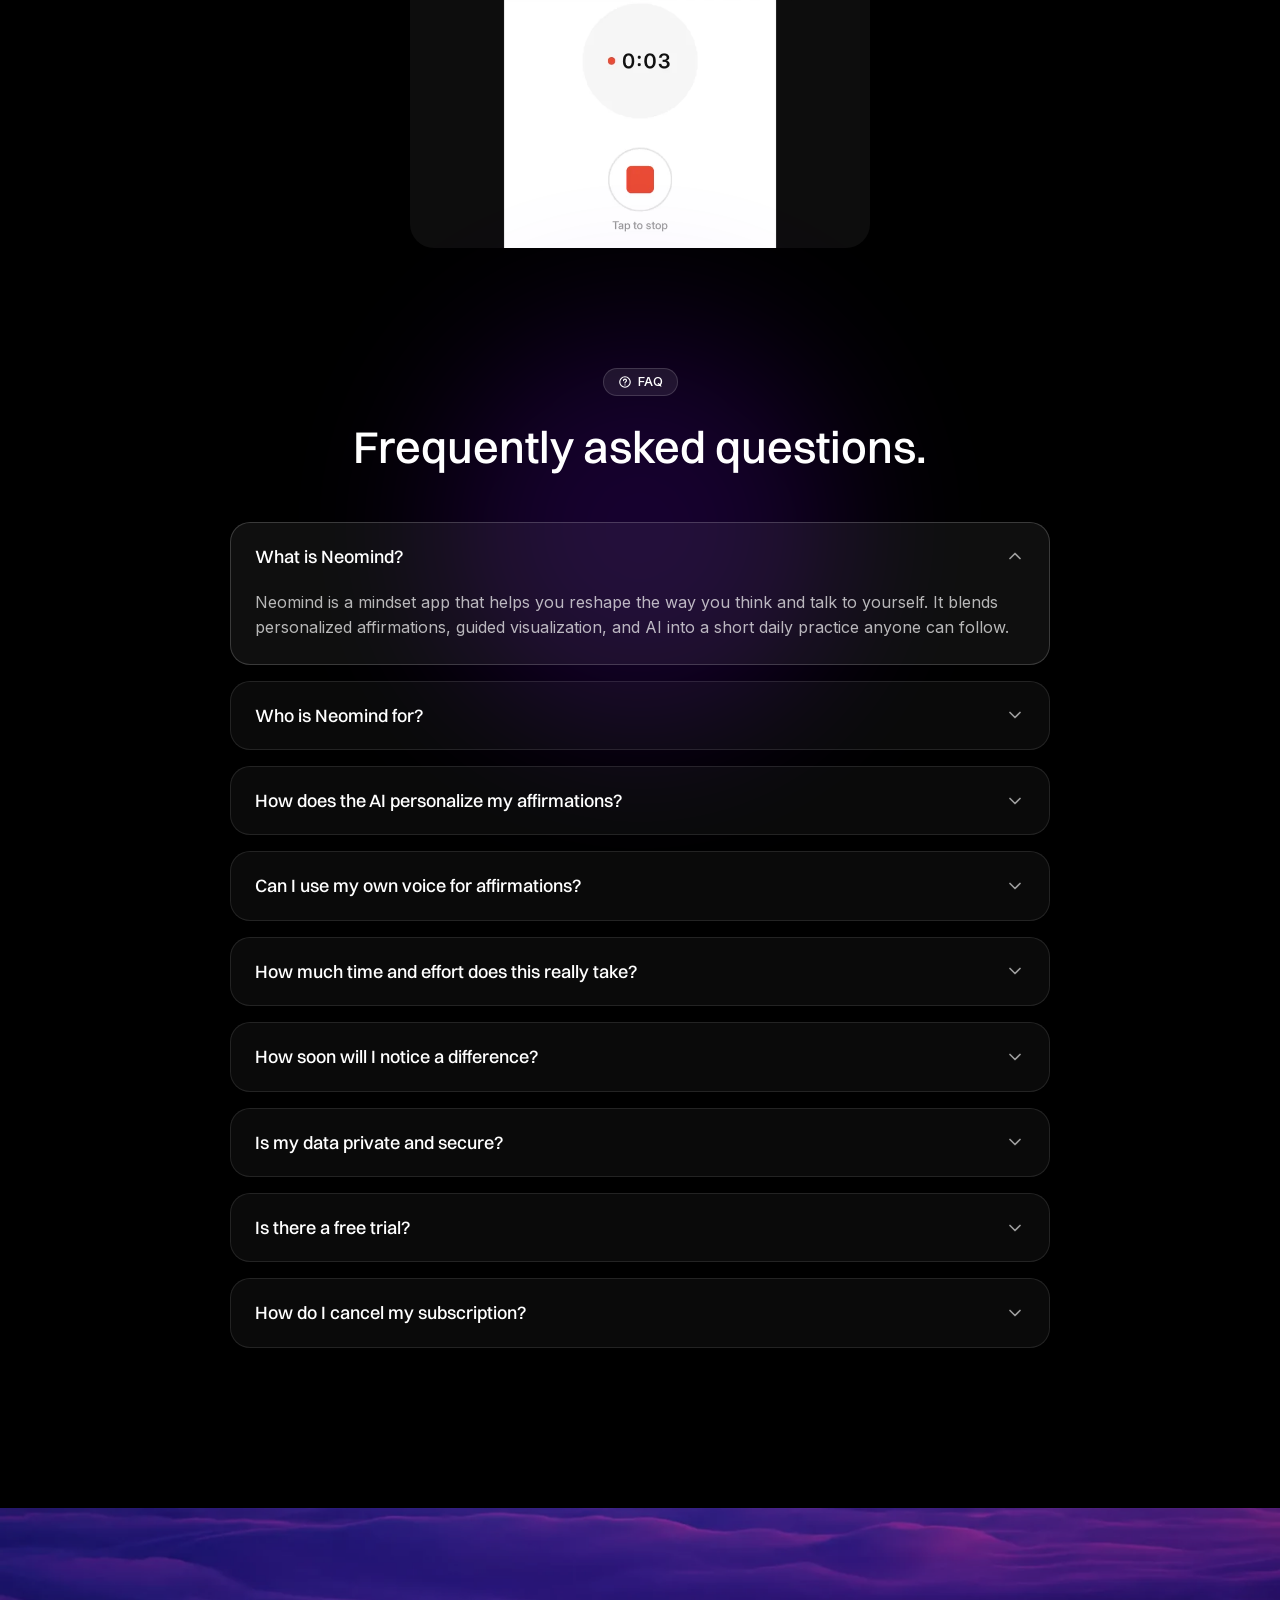
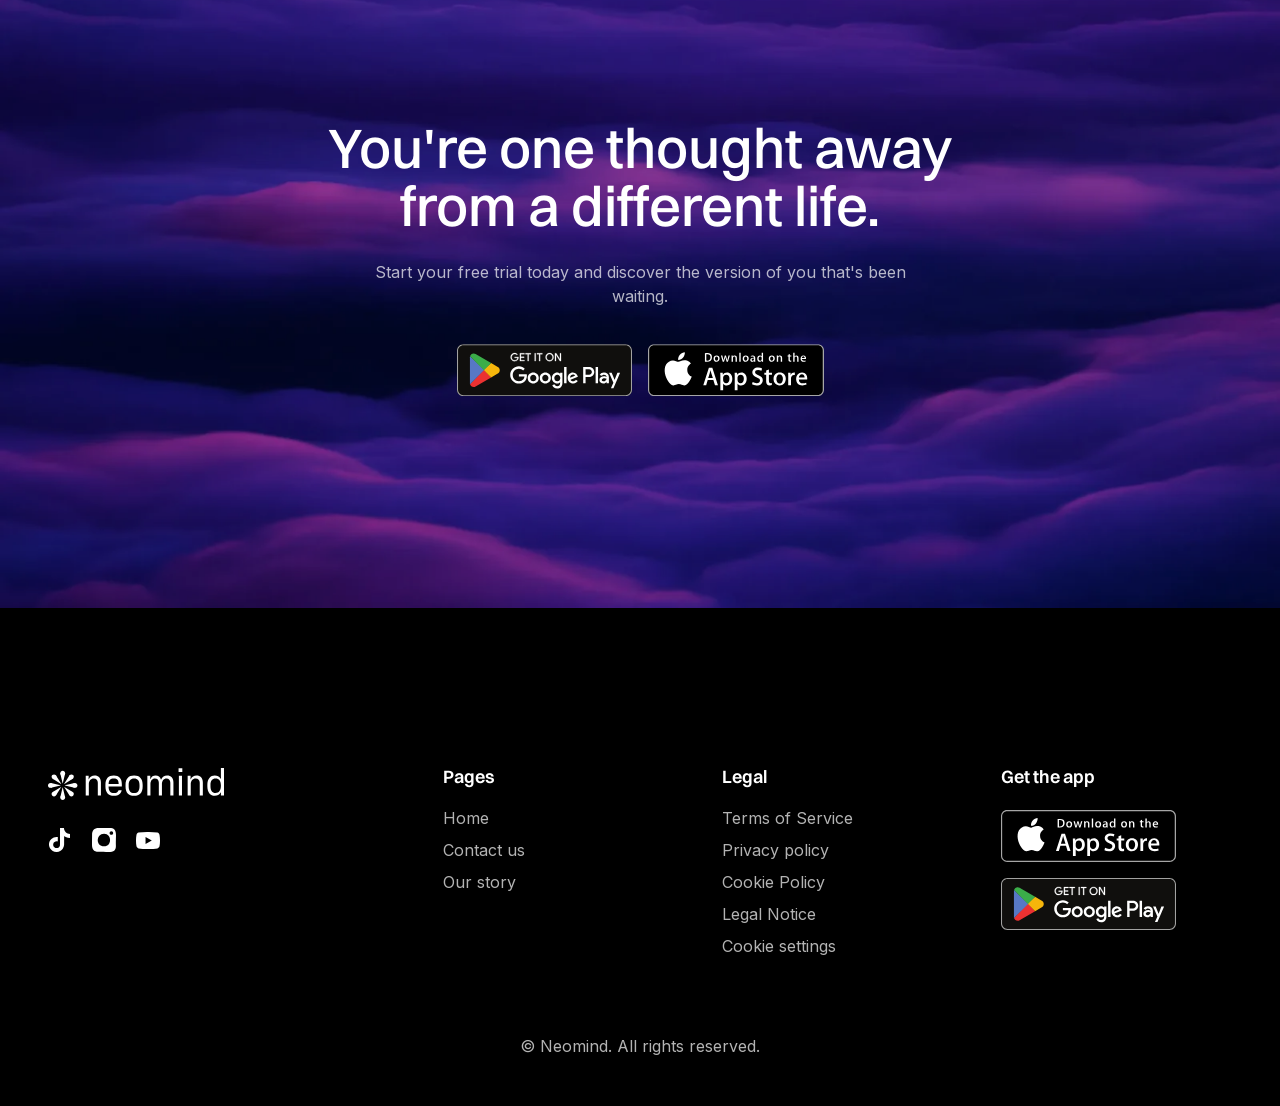
==== commit 169558c3: "Drop "Just swipe and absorb" from the affirmations card Co-Authored-By: Claude Opus 4.8 <noreply@ant" ====
--- a/index.html
+++ b/index.html
@@ -65,7 +65,7 @@
     <div class="features__grid">
       <article class="feature-card">
         <h3 class="feature-card__title" data-i18n="feature_1_title">10,000+ Affirmations<br>Ready to Use</h3>
-        <p class="feature-card__text" data-i18n="feature_1_text">A growing library covering mental health, self-growth, love, health, abundance, and more. Just swipe and absorb.</p>
+        <p class="feature-card__text" data-i18n="feature_1_text">A growing library covering mental health, self-growth, love, health, abundance, and more.</p>
         <img class="feature-card__image" src="assets/images/en/website_affirmations.webp" alt="Neomind affirmations screen" loading="lazy">
       </article>
 
--- a/assets/css/styles.css
+++ b/assets/css/styles.css
@@ -786,17 +786,13 @@
     gap: 8px;
   }
 
-  .header__logo img {
-    height: 24px;
-  }
-
   .btn-try {
     display: none;
   }
 
   .lang-switch__toggle {
     padding: 8px 14px;
-    font-size: 14px;
+    font-size: 15px;
   }
 
   .lang-switch__flag {
@@ -809,20 +805,28 @@
     padding: 120px 20px 60px;
   }
 
+  /* All section eyebrows share .hero__eyebrow (hero, features, FAQ). */
+  .hero__eyebrow {
+    font-size: 14px;
+  }
+
   .hero__headline {
-    font-size: clamp(42px, 10vw, 52px);
+    font-size: clamp(44px, 10vw, 52px);
     line-height: 1.15;
     overflow-wrap: break-word;
   }
 
+  /* Section headlines sit one step below the hero headline on mobile. */
   .problem .headline,
-  .features__headline {
-    font-size: clamp(34px, 9vw, 46px);
+  .features__headline,
+  .faq__headline {
+    font-size: clamp(40px, 10vw, 48px);
     line-height: 1.25;
   }
 
-  .hero__subheadline {
-    font-size: 15px;
+  .hero__subheadline,
+  .problem__text {
+    font-size: 17px;
   }
 
   .hero__badges {
@@ -844,23 +848,30 @@
   }
 
   /* Problem — full-bleed, zoomed image shifted right (as on desktop), with the
-     copy overlaid on the dark left side. */
+     copy overlaid on the dark left side. The card keeps its 480px look but is
+     free to grow: the image fills it as a background layer and the copy sits in
+     flow, so long headlines never clip against a fixed height on narrow phones. */
   .problem {
     padding: 48px 0;
   }
 
   .problem__card {
+    min-height: 480px;
     border-radius: 0;
   }
 
   .problem__image {
-    height: 480px;
+    position: absolute;
+    inset: 0;
+    height: 100%;
     object-fit: cover;
     transform: none;
   }
 
   .problem__content {
-    inset: 0;
+    position: relative;
+    z-index: 1;
+    inset: auto;
     max-width: 100%;
     justify-content: flex-start;
     padding: 48px 24px;
@@ -888,7 +899,11 @@
   }
 
   .feature-card__title {
-    font-size: 26px;
+    font-size: 28px;
+  }
+
+  .feature-card__text {
+    font-size: 17px;
   }
 
   /* FAQ */
@@ -902,12 +917,12 @@
 
   .faq__question {
     padding: 18px 20px;
-    font-size: 16px;
+    font-size: 17px;
   }
 
   .faq__answer > p {
     padding: 0 20px;
-    font-size: 15px;
+    font-size: 16px;
   }
 
   .faq__item.is-open .faq__answer > p {
@@ -930,13 +945,26 @@
 
   .cta__headline {
     width: 100%;
-    font-size: clamp(38px, 10vw, 52px);
+    font-size: clamp(40px, 10vw, 48px);
     line-height: 1.15;
+  }
+
+  .cta__subheadline {
+    font-size: 17px;
   }
 
   /* Footer */
   .footer {
     padding: 80px 20px 40px;
+  }
+
+  .footer__heading {
+    font-size: 19px;
+  }
+
+  .footer__link,
+  .footer__copyright {
+    font-size: 17px;
   }
 
   .footer__inner {
@@ -1197,6 +1225,12 @@
 
 .modal__badges img {
   height: 44px;
+}
+
+@media (max-width: 768px) {
+  .modal__text {
+    font-size: 16px;
+  }
 }
 
 /* ==========================================================================
@@ -1306,6 +1340,31 @@
   .legal {
     padding: 120px 24px 64px;
   }
+
+  /* Type scale for phones, matching the home page. Without this the page title
+     pins to the base .headline clamp minimum (28px) and the body copy keeps its
+     desktop sizes. */
+  .legal__headline {
+    font-size: clamp(40px, 10vw, 48px);
+  }
+
+  .legal__subhead {
+    font-size: 19px;
+  }
+
+  .legal__text,
+  .legal__doc p,
+  .legal__doc ul {
+    font-size: 17px;
+  }
+
+  .legal__lead {
+    font-size: 16px;
+  }
+
+  .legal__note {
+    font-size: 15px;
+  }
 }
 
 /* ==========================================================================
@@ -1380,6 +1439,31 @@
 
 .about__contact {
   margin-top: 28px;
+}
+
+/* Must follow the .about__* base rules above: same specificity, so the later
+   declaration wins. */
+@media (max-width: 768px) {
+  .about__greeting {
+    font-size: 21px;
+  }
+
+  .about__question {
+    font-size: 20px;
+  }
+
+  .about__signoff {
+    font-size: 17px;
+  }
+
+  .about__role,
+  .about__caption {
+    font-size: 15px;
+  }
+
+  .about__photo--placeholder {
+    font-size: 16px;
+  }
 }
 
 /* ==========================================================================
@@ -1676,6 +1760,27 @@
   .cookie-consent__dialog {
     padding: 22px 20px 20px;
   }
+
+  /* The consent dialog carried the smallest type on the site and cannot be
+     dismissed without reading it, so bump it a step on phones. */
+  .cookie-consent__title {
+    font-size: 24px;
+  }
+
+  .cookie-consent__text,
+  .cookie-consent__links {
+    font-size: 15px;
+  }
+
+  .cookie-consent__cat-title,
+  .cookie-consent__btn {
+    font-size: 16px;
+  }
+
+  .cookie-consent__cat-desc,
+  .cookie-consent__always {
+    font-size: 14px;
+  }
 }
 
 @media (prefers-reduced-motion: reduce) {
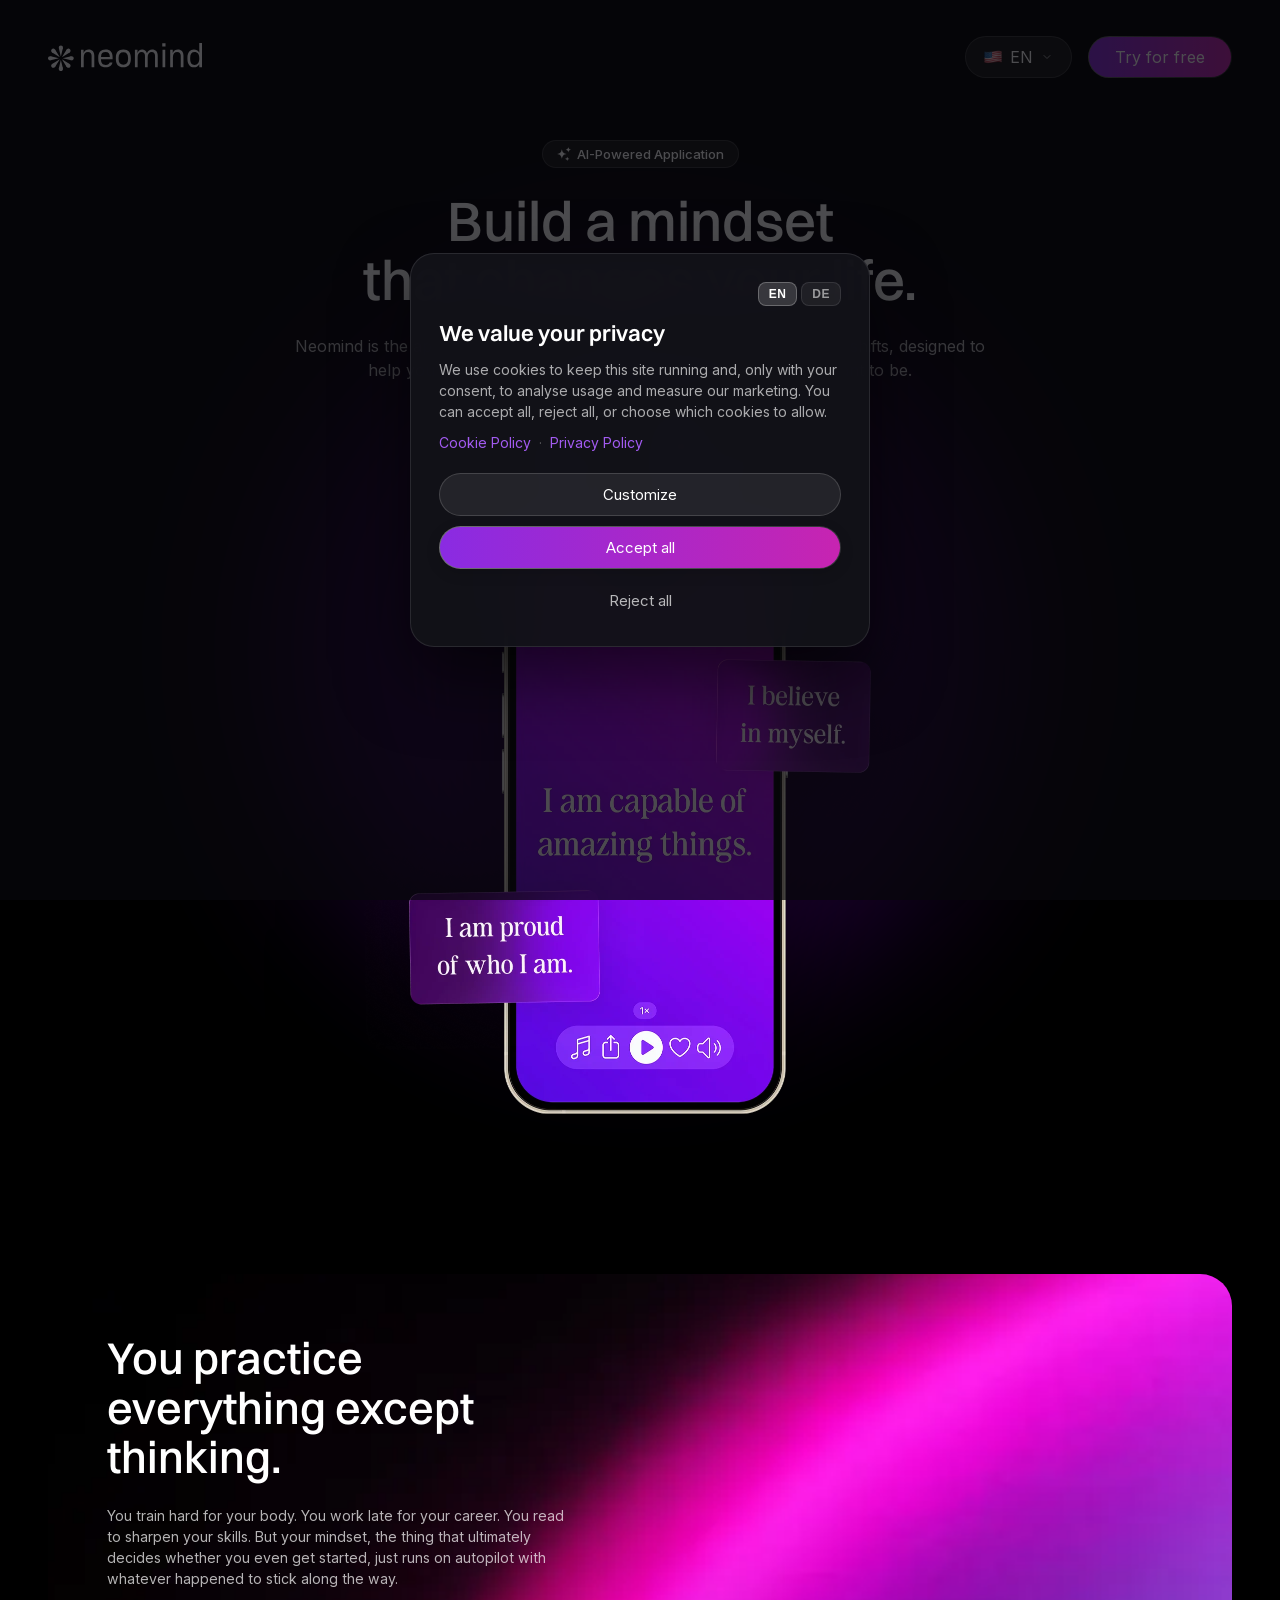
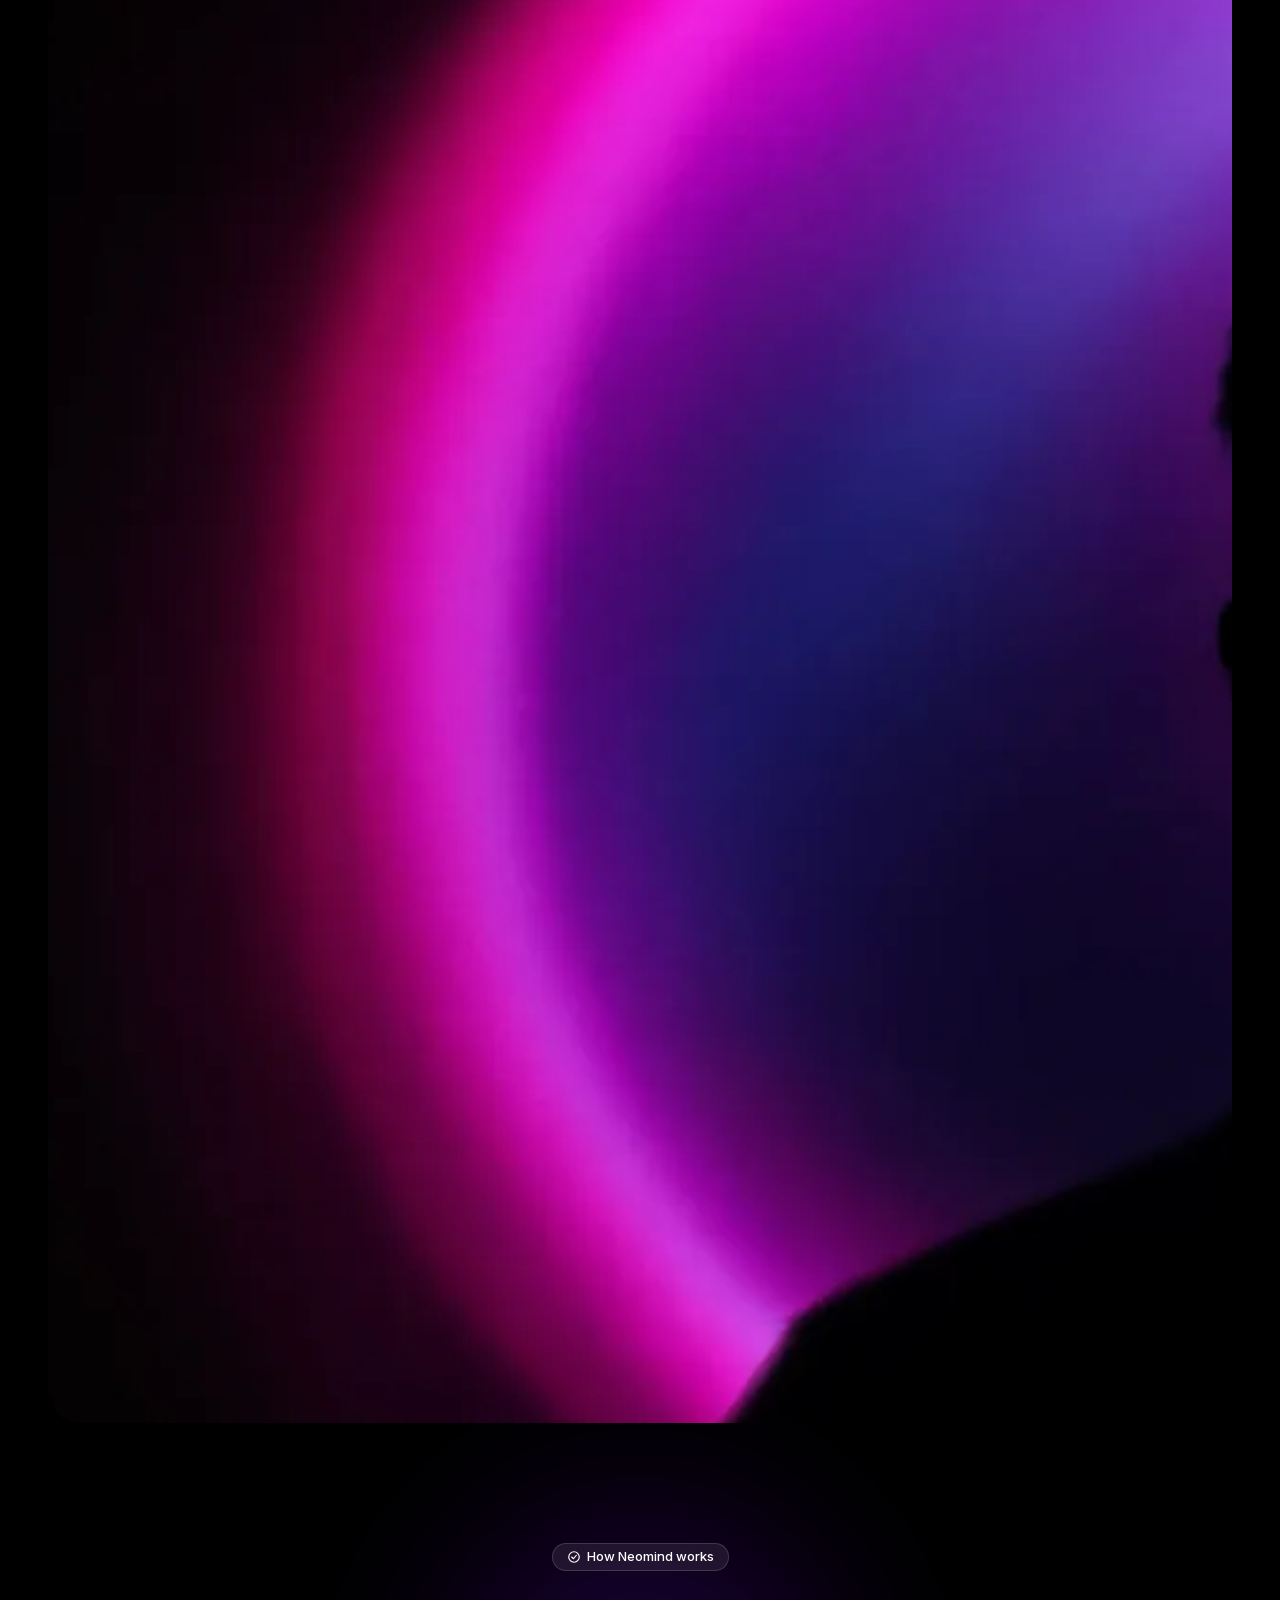
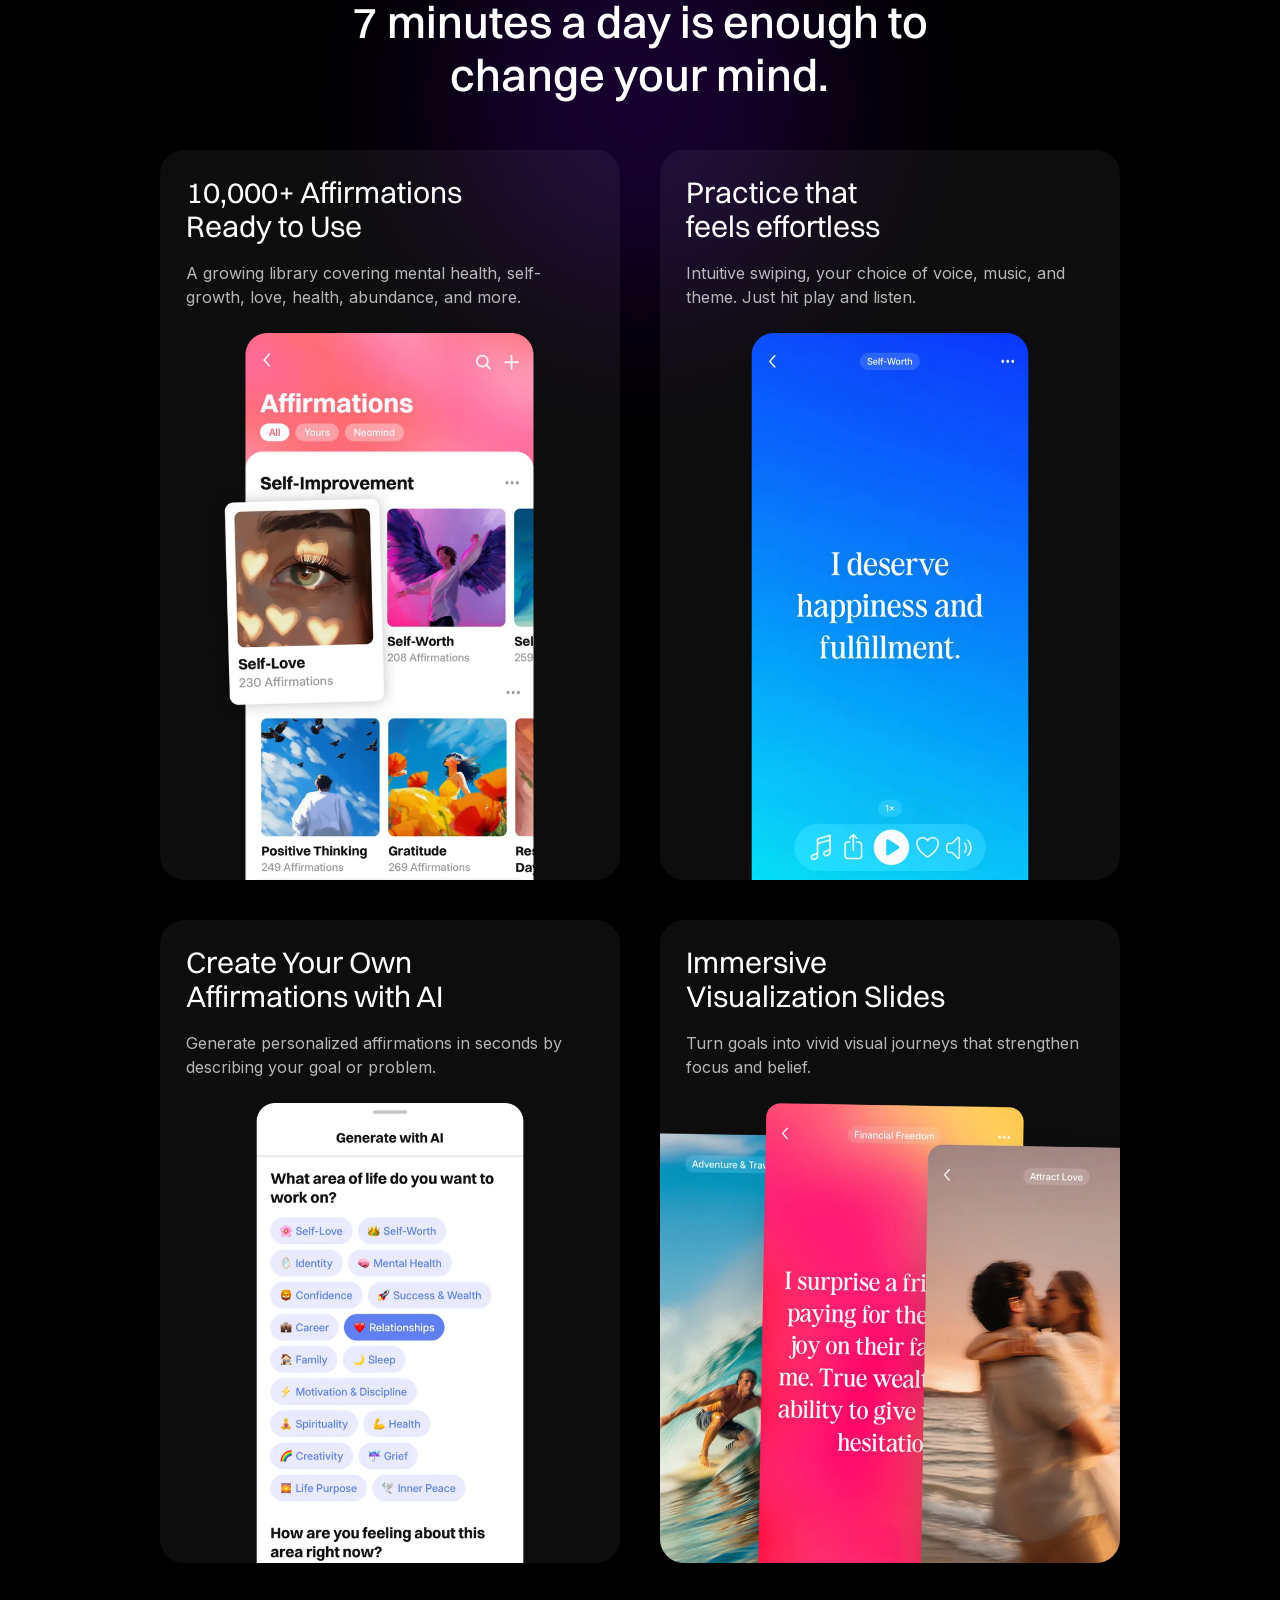
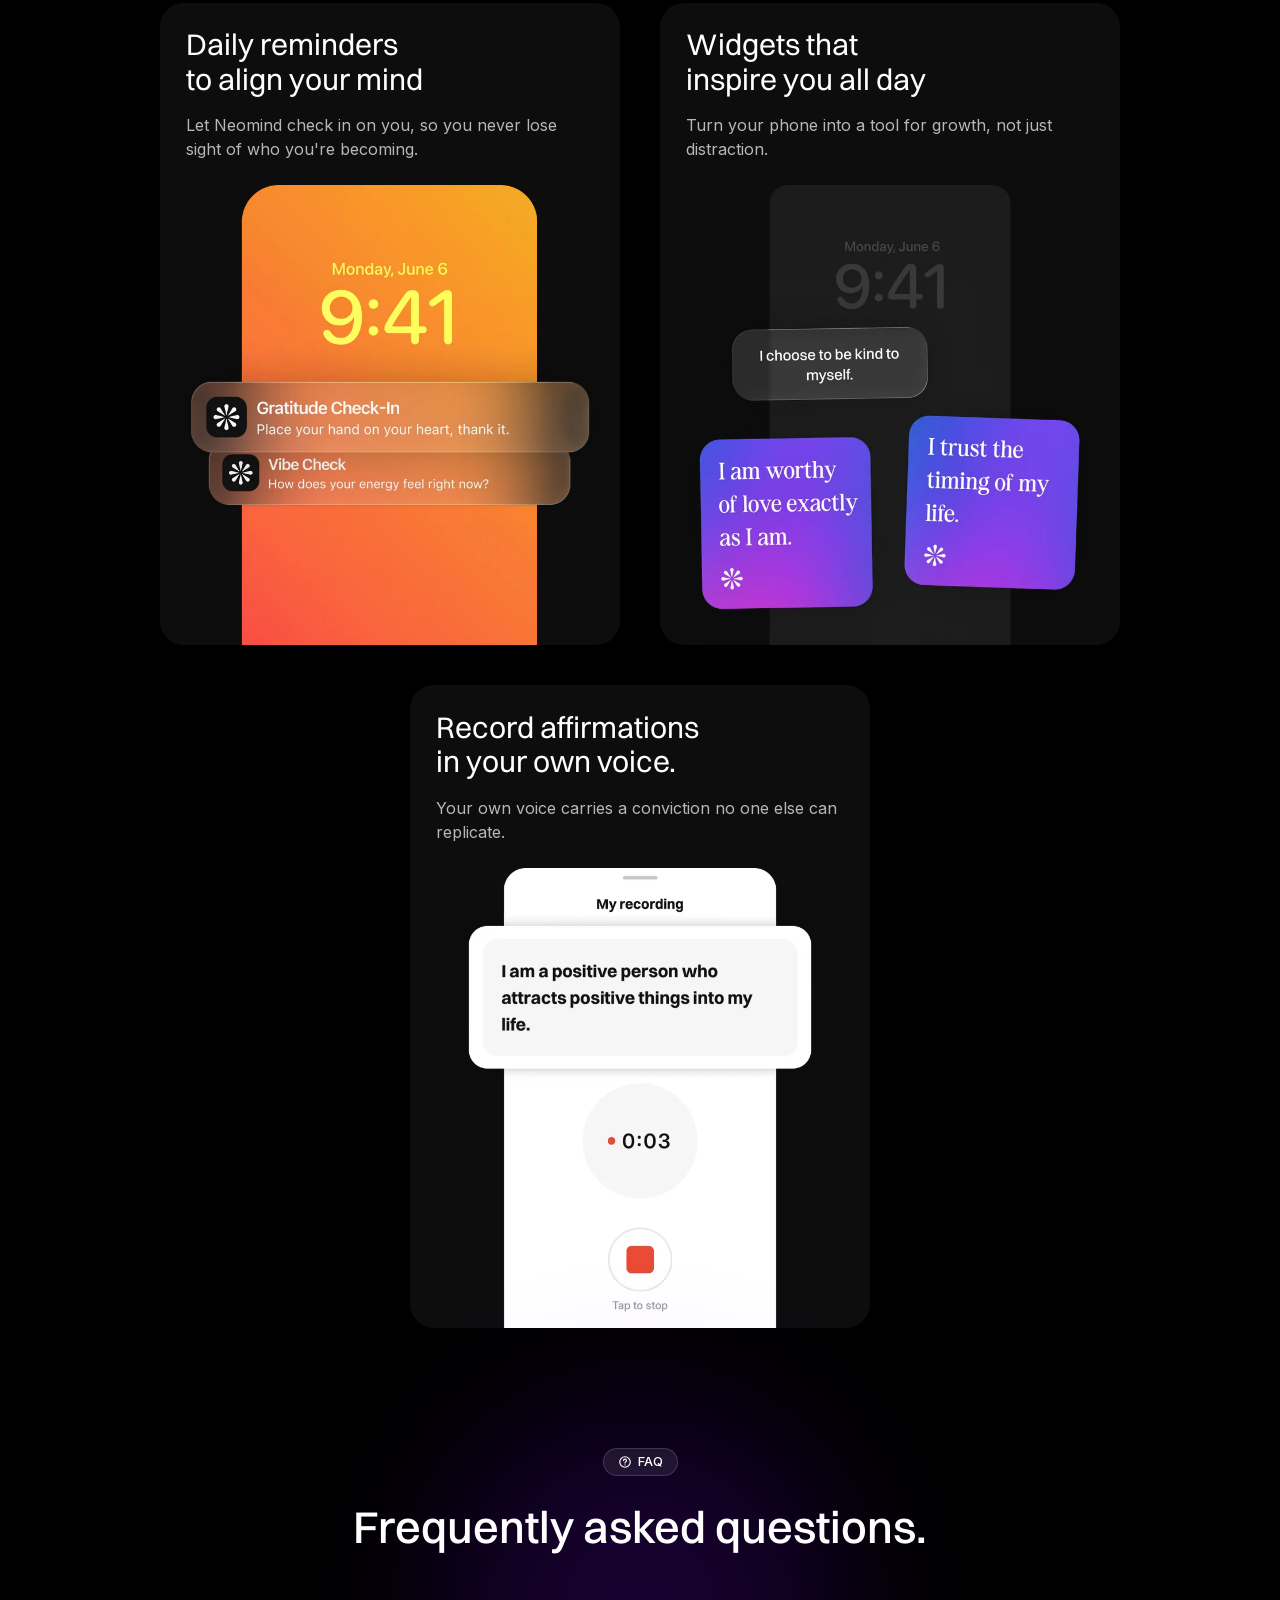
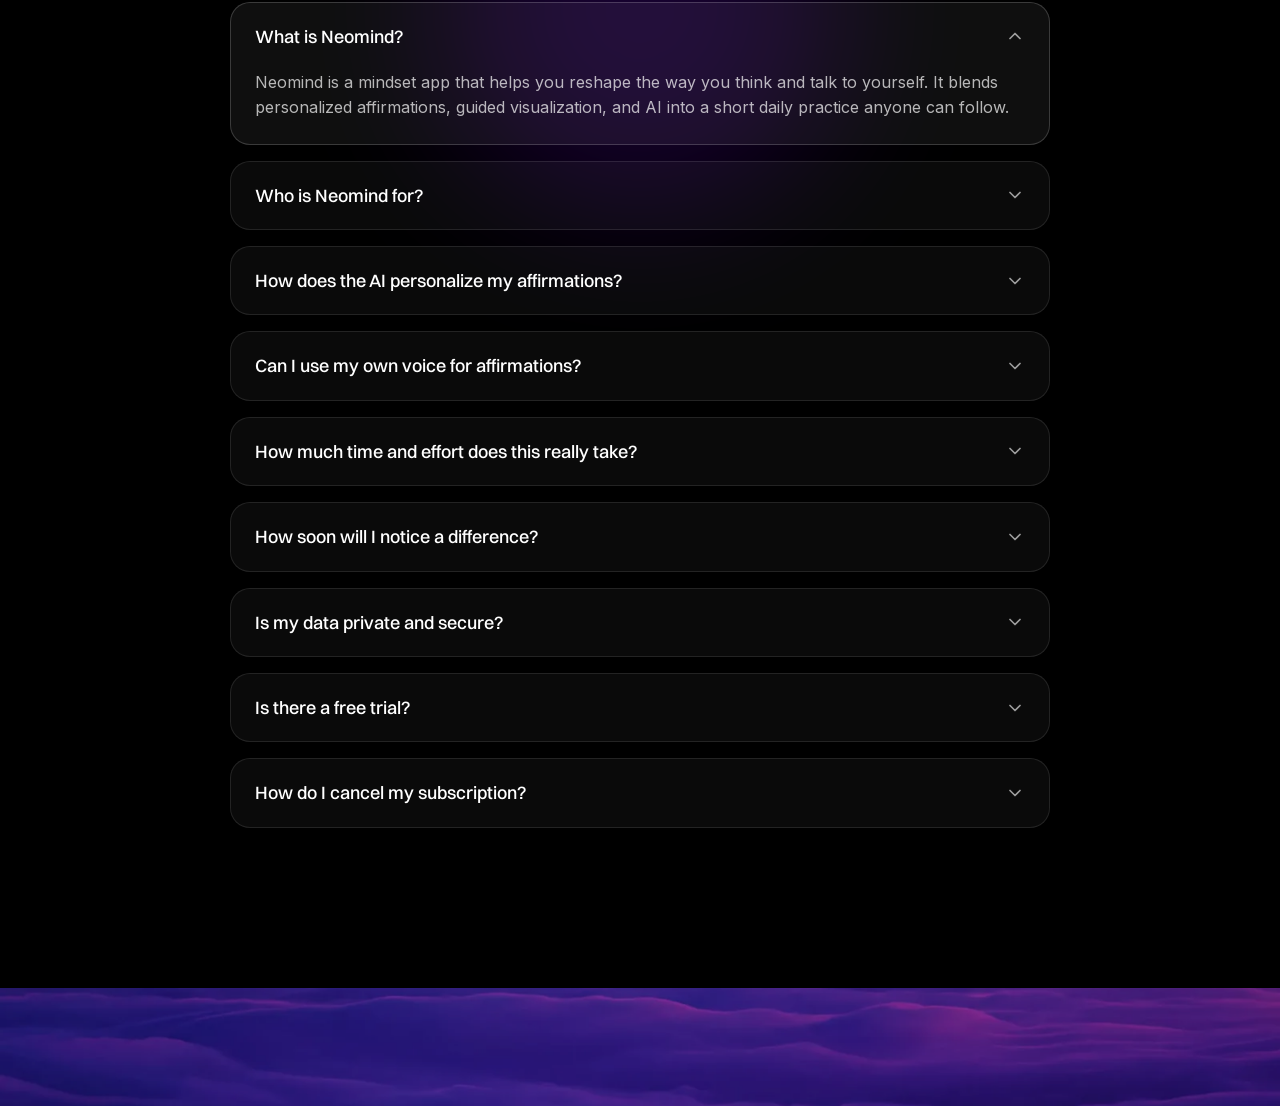
==== commit f6ff36a1: "Rework problem and features copy, translate immersive to German Co-Authored-By: Claude Opus 4.8 <nor" ====
--- a/index.html
+++ b/index.html
@@ -45,8 +45,8 @@
         <img src="assets/images/problem.webp" alt="" class="problem__image">
       </picture>
       <div class="problem__content">
-        <h2 class="headline" data-i18n="problem_headline">When did you last question the way you talk to yourself?</h2>
-        <p class="problem__text" data-i18n="problem_text">For most of us, the answer is rarely. The inner narrative just runs, shaped by old habits and other people. Neomind gives you space to hear it clearly and slowly rewrite it.</p>
+        <h2 class="headline" data-i18n="problem_headline">You practice everything except thinking.</h2>
+        <p class="problem__text" data-i18n="problem_text">You train hard for your body. You work late for your career. You read to sharpen your skills. But your mindset, the thing that ultimately decides whether you even get started, just runs on autopilot with whatever happened to stick along the way.</p>
       </div>
     </div>
   </section>
@@ -60,7 +60,7 @@
       </svg>
       <span data-i18n="features_eyebrow">How Neomind works</span>
     </span>
-    <h2 class="headline features__headline" data-i18n="features_headline">Here's everything you need to shift your inner world.</h2>
+    <h2 class="headline features__headline" data-i18n="features_headline">7 minutes a day is enough to change your mind.</h2>
 
     <div class="features__grid">
       <article class="feature-card">
--- a/assets/css/styles.css
+++ b/assets/css/styles.css
@@ -439,7 +439,7 @@
 }
 
 .features__headline {
-  width: 50%;
+  width: 60%;
   margin-left: auto;
   margin-right: auto;
   line-height: 1.2;
@@ -835,8 +835,10 @@
     margin-top: 28px;
   }
 
+  /* Match the footer badges (64px). Covers the CTA section too, which reuses
+     .hero__badges. */
   .hero__badge img {
-    height: 56px;
+    height: 64px;
   }
 
   /* Full-bleed hero image — break out of the hero's 20px side padding to span
